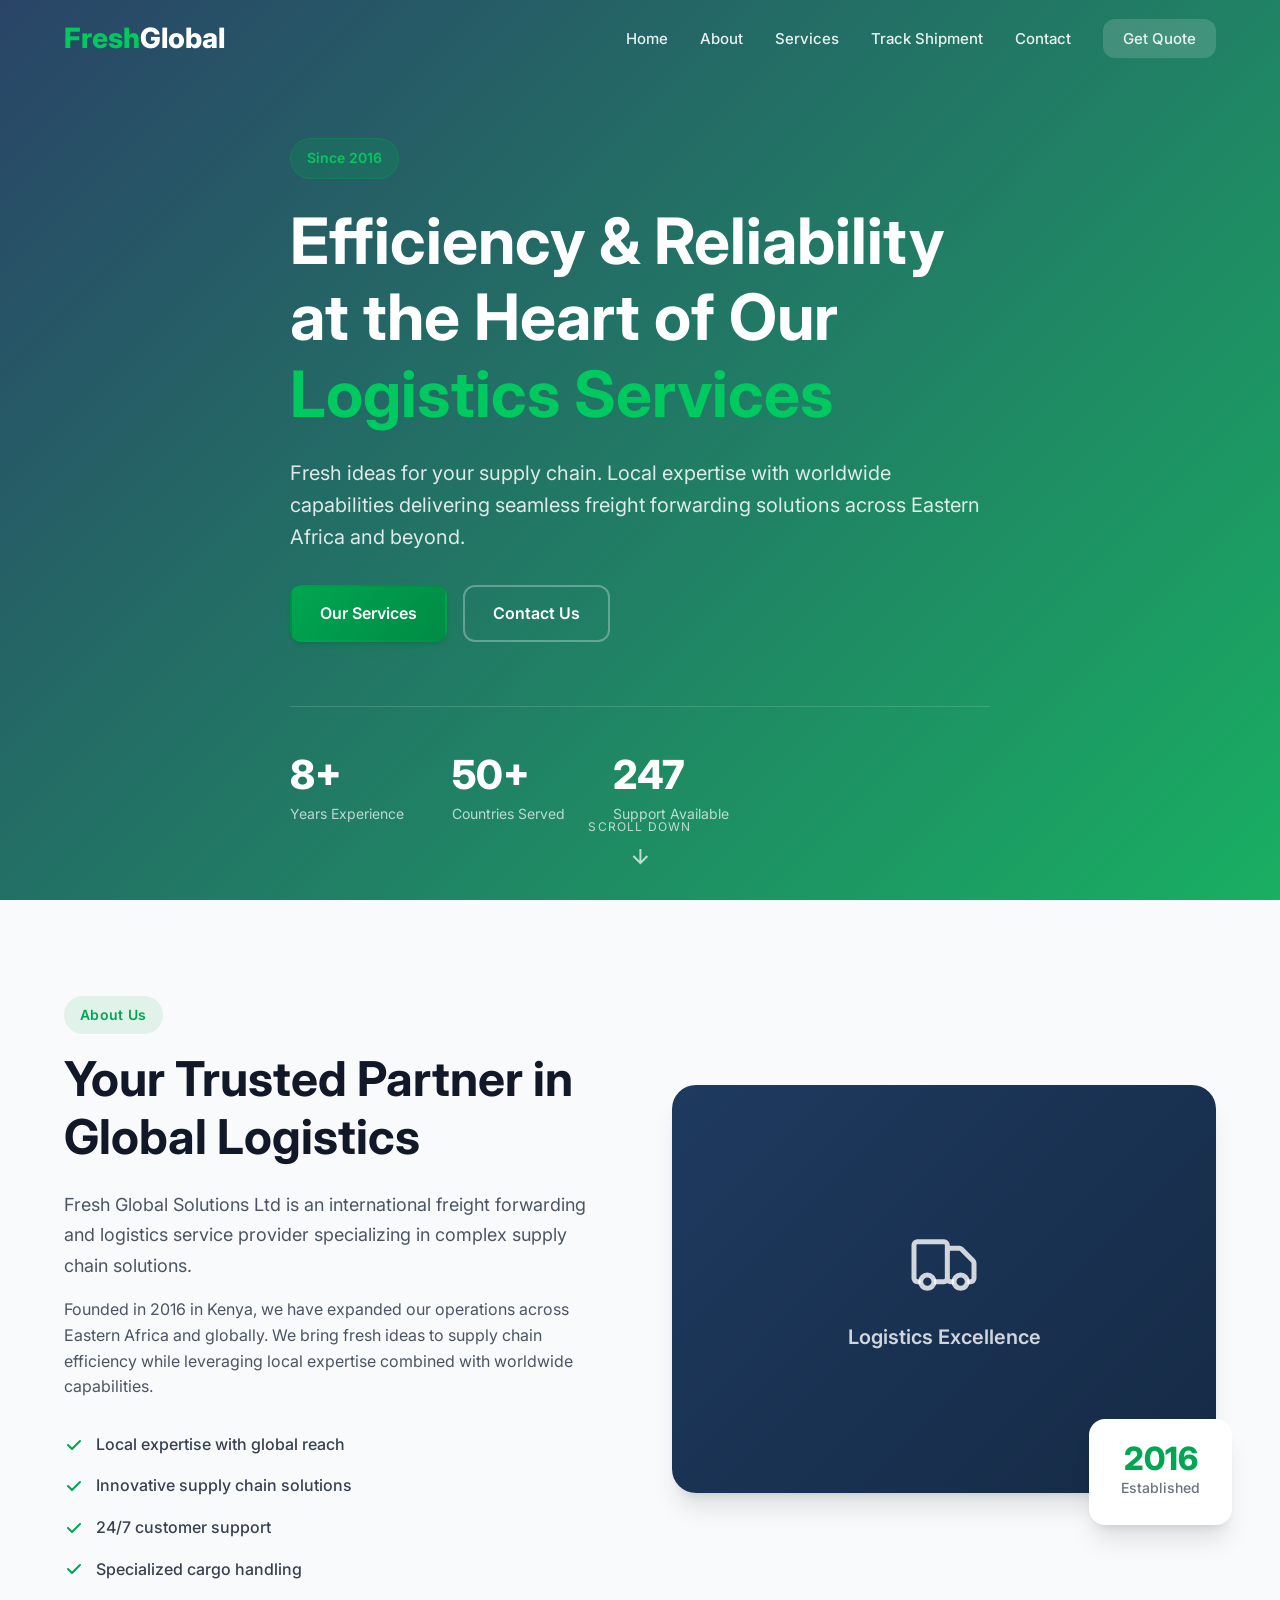
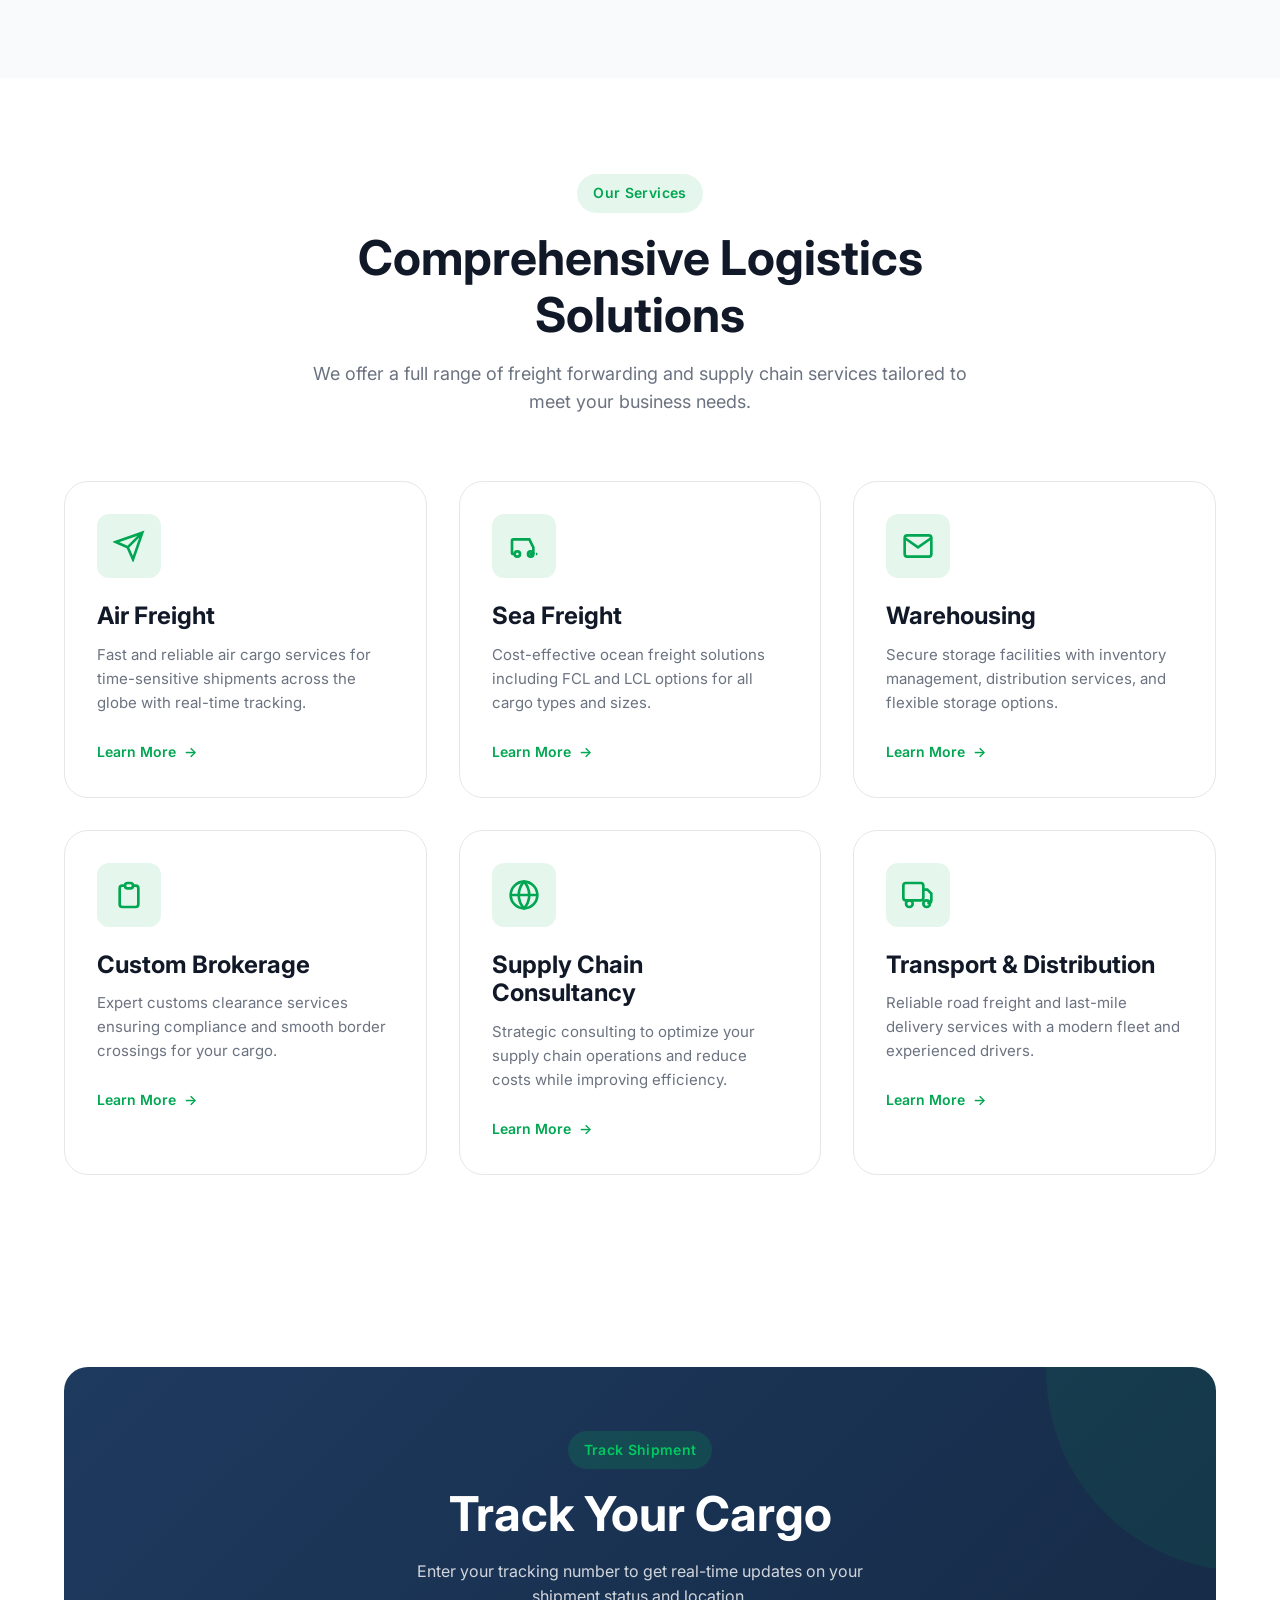
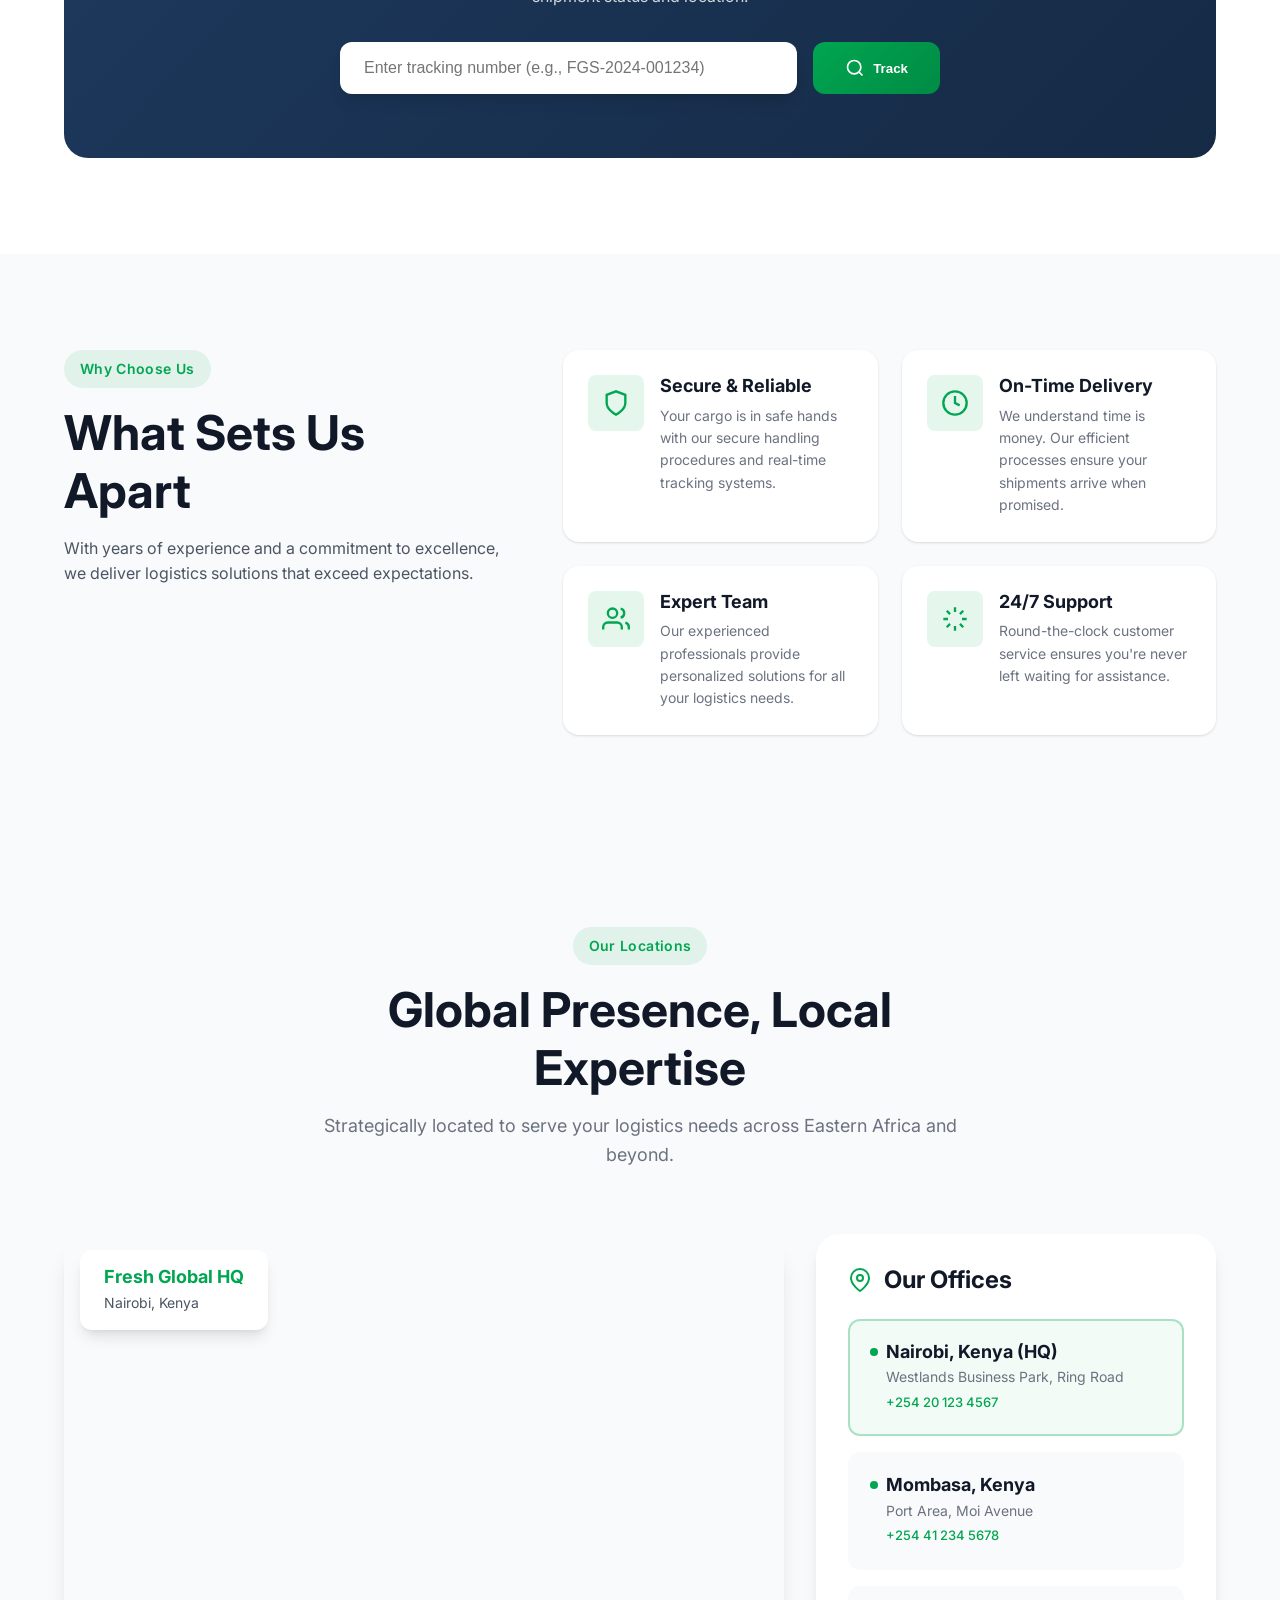
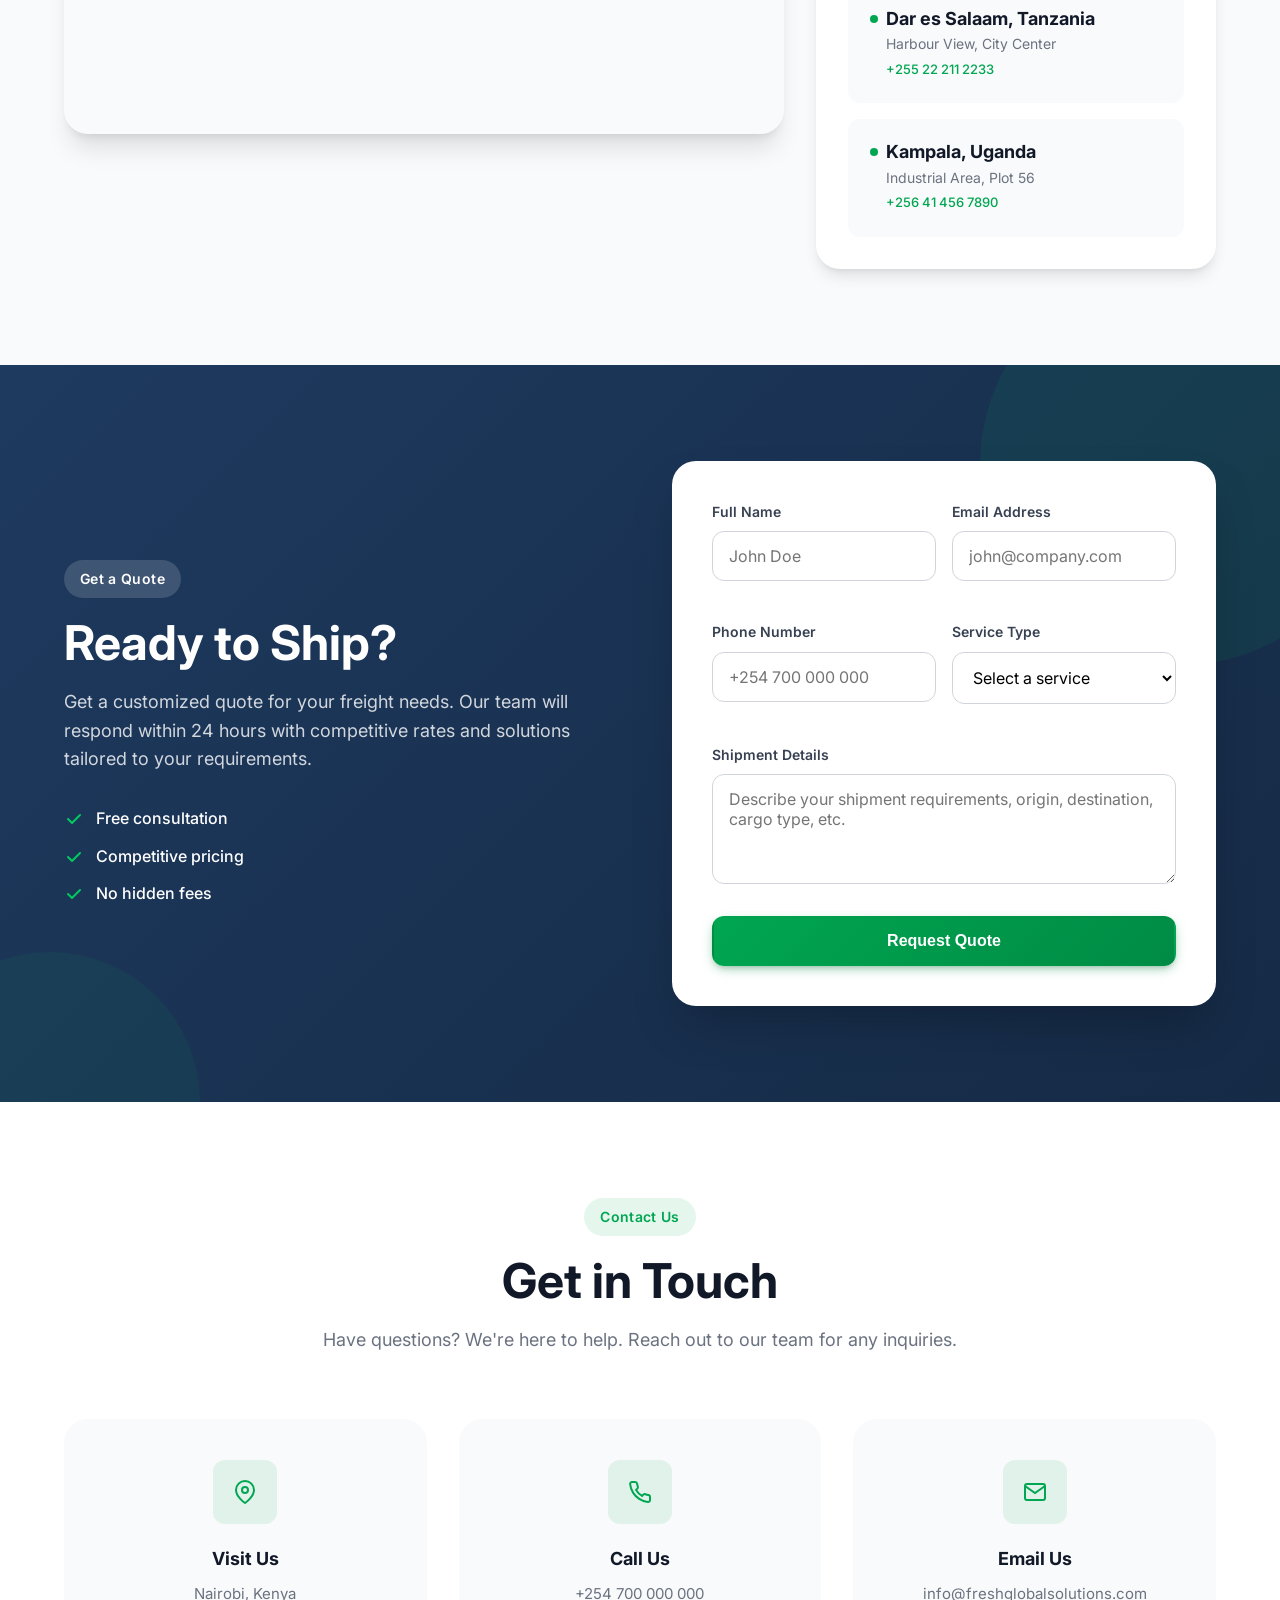
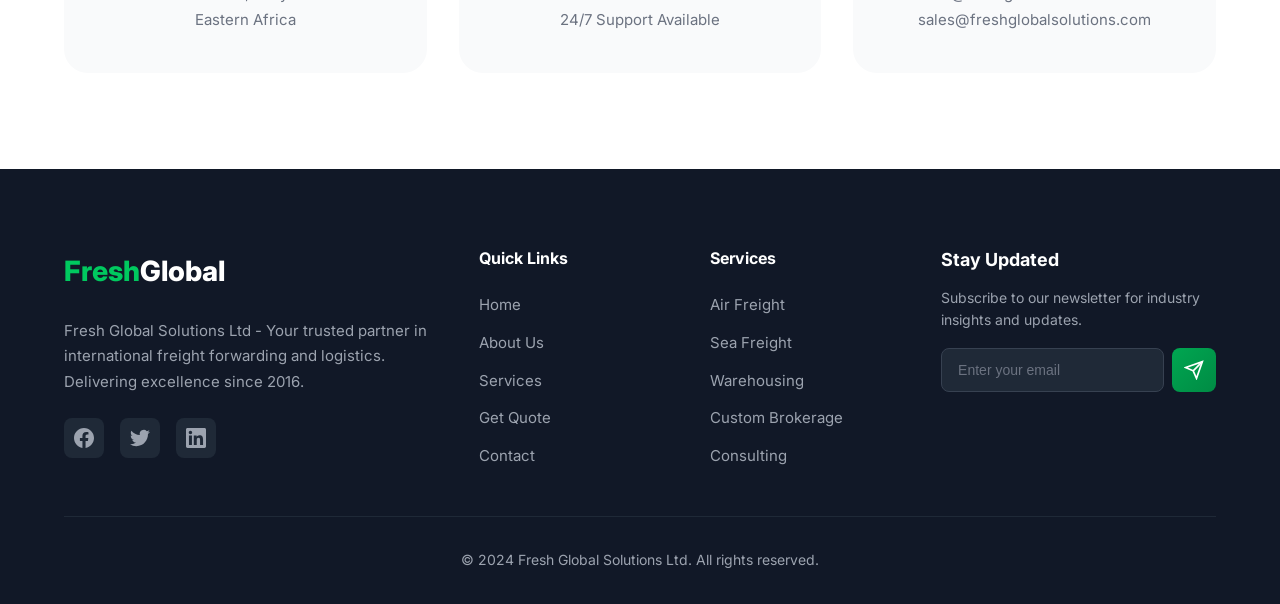
==== index.html @ b1c666cc "feat: Create Fresh Global Solutions professional website - Modern responsive design with brand color" ====
<!DOCTYPE html>
<html lang="en">
<head>
    <meta charset="UTF-8">
    <meta name="viewport" content="width=device-width, initial-scale=1.0">
    <title>Fresh Global Solutions | International Freight & Logistics</title>
    <meta name="description" content="Fresh Global Solutions - Your trusted partner for international freight forwarding, supply chain solutions, and logistics services across Eastern Africa and worldwide.">
    <link rel="stylesheet" href="styles.css">
    <link rel="preconnect" href="https://fonts.googleapis.com">
    <link rel="preconnect" href="https://fonts.gstatic.com" crossorigin>
    <link href="https://fonts.googleapis.com/css2?family=Inter:wght@300;400;500;600;700;800&display=swap" rel="stylesheet">
</head>
<body>
    <!-- Navigation -->
    <nav class="navbar" id="navbar">
        <div class="container nav-container">
            <a href="#" class="logo">
                <span class="logo-fresh">Fresh</span><span class="logo-global">Global</span>
            </a>
            <button class="nav-toggle" id="navToggle" aria-label="Toggle navigation">
                <span></span>
                <span></span>
                <span></span>
            </button>
            <ul class="nav-menu" id="navMenu">
                <li><a href="#home" class="nav-link">Home</a></li>
                <li><a href="#about" class="nav-link">About</a></li>
                <li><a href="#services" class="nav-link">Services</a></li>
                <li><a href="#tracking" class="nav-link">Track Shipment</a></li>
                <li><a href="#contact" class="nav-link">Contact</a></li>
                <li><a href="#quote" class="nav-link btn-nav">Get Quote</a></li>
            </ul>
        </div>
    </nav>

    <!-- Hero Section -->
    <section class="hero" id="home">
        <div class="hero-bg"></div>
        <div class="container hero-content">
            <div class="hero-text">
                <span class="hero-badge">Since 2016</span>
                <h1>Efficiency & Reliability at the Heart of Our <span class="highlight">Logistics Services</span></h1>
                <p>Fresh ideas for your supply chain. Local expertise with worldwide capabilities delivering seamless freight forwarding solutions across Eastern Africa and beyond.</p>
                <div class="hero-buttons">
                    <a href="#services" class="btn btn-primary">Our Services</a>
                    <a href="#contact" class="btn btn-outline">Contact Us</a>
                </div>
                <div class="hero-stats">
                    <div class="stat">
                        <span class="stat-number">8+</span>
                        <span class="stat-label">Years Experience</span>
                    </div>
                    <div class="stat">
                        <span class="stat-number">50+</span>
                        <span class="stat-label">Countries Served</span>
                    </div>
                    <div class="stat">
                        <span class="stat-number">24/7</span>
                        <span class="stat-label">Support Available</span>
                    </div>
                </div>
            </div>
        </div>
        <div class="hero-scroll">
            <a href="#about">
                <span>Scroll Down</span>
                <svg width="24" height="24" viewBox="0 0 24 24" fill="none" stroke="currentColor" stroke-width="2">
                    <path d="M12 5v14M5 12l7 7 7-7"/>
                </svg>
            </a>
        </div>
    </section>

    <!-- About Section -->
    <section class="about" id="about">
        <div class="container">
            <div class="about-grid">
                <div class="about-content">
                    <span class="section-badge">About Us</span>
                    <h2>Your Trusted Partner in Global Logistics</h2>
                    <p class="lead">Fresh Global Solutions Ltd is an international freight forwarding and logistics service provider specializing in complex supply chain solutions.</p>
                    <p>Founded in 2016 in Kenya, we have expanded our operations across Eastern Africa and globally. We bring fresh ideas to supply chain efficiency while leveraging local expertise combined with worldwide capabilities.</p>
                    <ul class="about-features">
                        <li>
                            <svg width="20" height="20" viewBox="0 0 20 20" fill="currentColor">
                                <path fill-rule="evenodd" d="M16.707 5.293a1 1 0 010 1.414l-8 8a1 1 0 01-1.414 0l-4-4a1 1 0 011.414-1.414L8 12.586l7.293-7.293a1 1 0 011.414 0z"/>
                            </svg>
                            Local expertise with global reach
                        </li>
                        <li>
                            <svg width="20" height="20" viewBox="0 0 20 20" fill="currentColor">
                                <path fill-rule="evenodd" d="M16.707 5.293a1 1 0 010 1.414l-8 8a1 1 0 01-1.414 0l-4-4a1 1 0 011.414-1.414L8 12.586l7.293-7.293a1 1 0 011.414 0z"/>
                            </svg>
                            Innovative supply chain solutions
                        </li>
                        <li>
                            <svg width="20" height="20" viewBox="0 0 20 20" fill="currentColor">
                                <path fill-rule="evenodd" d="M16.707 5.293a1 1 0 010 1.414l-8 8a1 1 0 01-1.414 0l-4-4a1 1 0 011.414-1.414L8 12.586l7.293-7.293a1 1 0 011.414 0z"/>
                            </svg>
                            24/7 customer support
                        </li>
                        <li>
                            <svg width="20" height="20" viewBox="0 0 20 20" fill="currentColor">
                                <path fill-rule="evenodd" d="M16.707 5.293a1 1 0 010 1.414l-8 8a1 1 0 01-1.414 0l-4-4a1 1 0 011.414-1.414L8 12.586l7.293-7.293a1 1 0 011.414 0z"/>
                            </svg>
                            Specialized cargo handling
                        </li>
                    </ul>
                </div>
                <div class="about-image">
                    <div class="image-card">
                        <div class="image-placeholder">
                            <svg width="80" height="80" viewBox="0 0 24 24" fill="none" stroke="currentColor" stroke-width="1.5">
                                <path d="M9 17a2 2 0 11-4 0 2 2 0 014 0zM19 17a2 2 0 11-4 0 2 2 0 014 0z"/>
                                <path d="M13 16V6a1 1 0 00-1-1H4a1 1 0 00-1 1v10a1 1 0 001 1h1m8-1a1 1 0 01-1 1H9m4-1V8a1 1 0 011-1h2.586a1 1 0 01.707.293l3.414 3.414a1 1 0 01.293.707V16a1 1 0 01-1 1h-1m-6-1a1 1 0 001 1h1M5 17H4a1 1 0 01-1-1v-1"/>
                            </svg>
                            <span>Logistics Excellence</span>
                        </div>
                    </div>
                    <div class="about-badge">
                        <span class="badge-number">2016</span>
                        <span class="badge-text">Established</span>
                    </div>
                </div>
            </div>
        </div>
    </section>

    <!-- Services Section -->
    <section class="services" id="services">
        <div class="container">
            <div class="section-header">
                <span class="section-badge">Our Services</span>
                <h2>Comprehensive Logistics Solutions</h2>
                <p>We offer a full range of freight forwarding and supply chain services tailored to meet your business needs.</p>
            </div>
            <div class="services-grid">
                <div class="service-card">
                    <div class="service-icon">
                        <svg width="32" height="32" viewBox="0 0 24 24" fill="none" stroke="currentColor" stroke-width="2">
                            <path d="M22 2L11 13M22 2l-7 20-4-9-9-4 20-7z"/>
                        </svg>
                    </div>
                    <h3>Air Freight</h3>
                    <p>Fast and reliable air cargo services for time-sensitive shipments across the globe with real-time tracking.</p>
                    <a href="#contact" class="service-link">Learn More <span>&rarr;</span></a>
                </div>
                <div class="service-card">
                    <div class="service-icon">
                        <svg width="32" height="32" viewBox="0 0 24 24" fill="none" stroke="currentColor" stroke-width="2">
                            <path d="M3 18h1m17 0h1M6 18H4a1 1 0 01-1-1V8a1 1 0 011-1h12l3 6v4a1 1 0 01-1 1h-2"/>
                            <circle cx="7" cy="18" r="2"/>
                            <circle cx="17" cy="18" r="2"/>
                        </svg>
                    </div>
                    <h3>Sea Freight</h3>
                    <p>Cost-effective ocean freight solutions including FCL and LCL options for all cargo types and sizes.</p>
                    <a href="#contact" class="service-link">Learn More <span>&rarr;</span></a>
                </div>
                <div class="service-card">
                    <div class="service-icon">
                        <svg width="32" height="32" viewBox="0 0 24 24" fill="none" stroke="currentColor" stroke-width="2">
                            <path d="M4 4h16c1.1 0 2 .9 2 2v12c0 1.1-.9 2-2 2H4c-1.1 0-2-.9-2-2V6c0-1.1.9-2 2-2z"/>
                            <path d="M22 6l-10 7L2 6"/>
                        </svg>
                    </div>
                    <h3>Warehousing</h3>
                    <p>Secure storage facilities with inventory management, distribution services, and flexible storage options.</p>
                    <a href="#contact" class="service-link">Learn More <span>&rarr;</span></a>
                </div>
                <div class="service-card">
                    <div class="service-icon">
                        <svg width="32" height="32" viewBox="0 0 24 24" fill="none" stroke="currentColor" stroke-width="2">
                            <path d="M9 5H7a2 2 0 00-2 2v12a2 2 0 002 2h10a2 2 0 002-2V7a2 2 0 00-2-2h-2M9 5a2 2 0 002 2h2a2 2 0 002-2M9 5a2 2 0 012-2h2a2 2 0 012 2"/>
                        </svg>
                    </div>
                    <h3>Custom Brokerage</h3>
                    <p>Expert customs clearance services ensuring compliance and smooth border crossings for your cargo.</p>
                    <a href="#contact" class="service-link">Learn More <span>&rarr;</span></a>
                </div>
                <div class="service-card">
                    <div class="service-icon">
                        <svg width="32" height="32" viewBox="0 0 24 24" fill="none" stroke="currentColor" stroke-width="2">
                            <circle cx="12" cy="12" r="10"/>
                            <path d="M2 12h20M12 2a15.3 15.3 0 014 10 15.3 15.3 0 01-4 10 15.3 15.3 0 01-4-10 15.3 15.3 0 014-10z"/>
                        </svg>
                    </div>
                    <h3>Supply Chain Consultancy</h3>
                    <p>Strategic consulting to optimize your supply chain operations and reduce costs while improving efficiency.</p>
                    <a href="#contact" class="service-link">Learn More <span>&rarr;</span></a>
                </div>
                <div class="service-card">
                    <div class="service-icon">
                        <svg width="32" height="32" viewBox="0 0 24 24" fill="none" stroke="currentColor" stroke-width="2">
                            <rect x="1" y="3" width="15" height="13" rx="2"/>
                            <path d="M16 8h3l3 3v5a2 2 0 01-2 2h-1"/>
                            <circle cx="5.5" cy="18.5" r="2.5"/>
                            <circle cx="18.5" cy="18.5" r="2.5"/>
                        </svg>
                    </div>
                    <h3>Transport & Distribution</h3>
                    <p>Reliable road freight and last-mile delivery services with a modern fleet and experienced drivers.</p>
                    <a href="#contact" class="service-link">Learn More <span>&rarr;</span></a>
                </div>
            </div>
        </div>
    </section>

    <!-- Tracking Section -->
    <section class="tracking" id="tracking">
        <div class="container">
            <div class="tracking-container">
                <span class="section-badge">Track Shipment</span>
                <h2>Track Your Cargo</h2>
                <p>Enter your tracking number to get real-time updates on your shipment status and location.</p>
                <form class="tracking-form" id="trackingForm">
                    <input type="text" id="trackingNumber" placeholder="Enter tracking number (e.g., FGS-2024-001234)" required>
                    <button type="submit">
                        <svg width="20" height="20" viewBox="0 0 24 24" fill="none" stroke="currentColor" stroke-width="2">
                            <circle cx="11" cy="11" r="8"/>
                            <path d="m21 21-4.35-4.35"/>
                        </svg>
                        Track
                    </button>
                </form>
                <div class="tracking-result" id="trackingResult">
                    <div class="tracking-card">
                        <div class="tracking-header">
                            <div class="tracking-info">
                                <h3 id="shipmentTitle">Shipment Details</h3>
                                <span class="tracking-id" id="trackingId">FGS-2024-001234</span>
                            </div>
                            <span class="tracking-status in-transit" id="shipmentStatus">In Transit</span>
                        </div>
                        <div class="tracking-details">
                            <div class="tracking-route">
                                <div class="route-info">
                                    <span class="route-label">Origin</span>
                                    <span class="route-value" id="shipmentOrigin">Shanghai, China</span>
                                </div>
                                <div class="route-arrow">
                                    <svg width="24" height="24" viewBox="0 0 24 24" fill="none" stroke="currentColor" stroke-width="2">
                                        <path d="M5 12h14M12 5l7 7-7 7"/>
                                    </svg>
                                </div>
                                <div class="route-info">
                                    <span class="route-label">Destination</span>
                                    <span class="route-value" id="shipmentDestination">Nairobi, Kenya</span>
                                </div>
                            </div>
                        </div>
                        <div class="tracking-timeline" id="trackingTimeline">
                            <!-- Timeline items will be populated by JavaScript -->
                        </div>
                    </div>
                </div>
            </div>
        </div>
    </section>

    <!-- Why Choose Us -->
    <section class="why-us" id="why-us">
        <div class="container">
            <div class="why-us-grid">
                <div class="why-us-content">
                    <span class="section-badge">Why Choose Us</span>
                    <h2>What Sets Us Apart</h2>
                    <p>With years of experience and a commitment to excellence, we deliver logistics solutions that exceed expectations.</p>
                </div>
                <div class="why-us-cards">
                    <div class="why-card">
                        <div class="why-icon">
                            <svg width="28" height="28" viewBox="0 0 24 24" fill="none" stroke="currentColor" stroke-width="2">
                                <path d="M12 22s8-4 8-10V5l-8-3-8 3v7c0 6 8 10 8 10z"/>
                            </svg>
                        </div>
                        <div class="why-content">
                            <h4>Secure & Reliable</h4>
                            <p>Your cargo is in safe hands with our secure handling procedures and real-time tracking systems.</p>
                        </div>
                    </div>
                    <div class="why-card">
                        <div class="why-icon">
                            <svg width="28" height="28" viewBox="0 0 24 24" fill="none" stroke="currentColor" stroke-width="2">
                                <circle cx="12" cy="12" r="10"/>
                                <polyline points="12,6 12,12 16,14"/>
                            </svg>
                        </div>
                        <div class="why-content">
                            <h4>On-Time Delivery</h4>
                            <p>We understand time is money. Our efficient processes ensure your shipments arrive when promised.</p>
                        </div>
                    </div>
                    <div class="why-card">
                        <div class="why-icon">
                            <svg width="28" height="28" viewBox="0 0 24 24" fill="none" stroke="currentColor" stroke-width="2">
                                <path d="M17 21v-2a4 4 0 00-4-4H5a4 4 0 00-4 4v2"/>
                                <circle cx="9" cy="7" r="4"/>
                                <path d="M23 21v-2a4 4 0 00-3-3.87M16 3.13a4 4 0 010 7.75"/>
                            </svg>
                        </div>
                        <div class="why-content">
                            <h4>Expert Team</h4>
                            <p>Our experienced professionals provide personalized solutions for all your logistics needs.</p>
                        </div>
                    </div>
                    <div class="why-card">
                        <div class="why-icon">
                            <svg width="28" height="28" viewBox="0 0 24 24" fill="none" stroke="currentColor" stroke-width="2">
                                <path d="M12 2v4M12 18v4M4.93 4.93l2.83 2.83M16.24 16.24l2.83 2.83M2 12h4M18 12h4M4.93 19.07l2.83-2.83M16.24 7.76l2.83-2.83"/>
                            </svg>
                        </div>
                        <div class="why-content">
                            <h4>24/7 Support</h4>
                            <p>Round-the-clock customer service ensures you're never left waiting for assistance.</p>
                        </div>
                    </div>
                </div>
            </div>
        </div>
    </section>

    <!-- Map Section -->
    <section class="map-section" id="locations">
        <div class="container">
            <div class="section-header">
                <span class="section-badge">Our Locations</span>
                <h2>Global Presence, Local Expertise</h2>
                <p>Strategically located to serve your logistics needs across Eastern Africa and beyond.</p>
            </div>
            <div class="map-container">
                <div class="map-wrapper" id="mapWrapper">
                    <div class="map-overlay">
                        <h4>Fresh Global HQ</h4>
                        <p>Nairobi, Kenya</p>
                    </div>
                    <iframe
                        src="https://www.google.com/maps/embed?pb=!1m18!1m12!1m3!1d255282.35853743783!2d36.68258752776498!3d-1.3028617804389252!2m3!1f0!2f0!3f0!3m2!1i1024!2i768!4f13.1!3m3!1m2!1s0x182f1172d84d49a7%3A0xf7cf0254b297924c!2sNairobi%2C%20Kenya!5e0!3m2!1sen!2sus!4v1706000000000!5m2!1sen!2sus"
                        allowfullscreen=""
                        loading="lazy"
                        referrerpolicy="no-referrer-when-downgrade"
                        title="Fresh Global Solutions Locations">
                    </iframe>
                </div>
                <div class="locations-list">
                    <h3>
                        <svg width="24" height="24" viewBox="0 0 24 24" fill="none" stroke="currentColor" stroke-width="2">
                            <path d="M21 10c0 7-9 13-9 13s-9-6-9-13a9 9 0 0118 0z"/>
                            <circle cx="12" cy="10" r="3"/>
                        </svg>
                        Our Offices
                    </h3>
                    <div class="location-item active" data-lat="-1.2921" data-lng="36.8219" data-city="Nairobi">
                        <h4>Nairobi, Kenya (HQ)</h4>
                        <p>Westlands Business Park, Ring Road</p>
                        <span class="location-contact">+254 20 123 4567</span>
                    </div>
                    <div class="location-item" data-lat="-4.0435" data-lng="39.6682" data-city="Mombasa">
                        <h4>Mombasa, Kenya</h4>
                        <p>Port Area, Moi Avenue</p>
                        <span class="location-contact">+254 41 234 5678</span>
                    </div>
                    <div class="location-item" data-lat="-6.7924" data-lng="39.2083" data-city="Dar es Salaam">
                        <h4>Dar es Salaam, Tanzania</h4>
                        <p>Harbour View, City Center</p>
                        <span class="location-contact">+255 22 211 2233</span>
                    </div>
                    <div class="location-item" data-lat="0.3476" data-lng="32.5825" data-city="Kampala">
                        <h4>Kampala, Uganda</h4>
                        <p>Industrial Area, Plot 56</p>
                        <span class="location-contact">+256 41 456 7890</span>
                    </div>
                </div>
            </div>
        </div>
    </section>

    <!-- Quote Section -->
    <section class="quote-section" id="quote">
        <div class="container">
            <div class="quote-grid">
                <div class="quote-content">
                    <span class="section-badge light">Get a Quote</span>
                    <h2>Ready to Ship?</h2>
                    <p>Get a customized quote for your freight needs. Our team will respond within 24 hours with competitive rates and solutions tailored to your requirements.</p>
                    <ul class="quote-benefits">
                        <li>
                            <svg width="20" height="20" viewBox="0 0 20 20" fill="currentColor">
                                <path fill-rule="evenodd" d="M16.707 5.293a1 1 0 010 1.414l-8 8a1 1 0 01-1.414 0l-4-4a1 1 0 011.414-1.414L8 12.586l7.293-7.293a1 1 0 011.414 0z"/>
                            </svg>
                            Free consultation
                        </li>
                        <li>
                            <svg width="20" height="20" viewBox="0 0 20 20" fill="currentColor">
                                <path fill-rule="evenodd" d="M16.707 5.293a1 1 0 010 1.414l-8 8a1 1 0 01-1.414 0l-4-4a1 1 0 011.414-1.414L8 12.586l7.293-7.293a1 1 0 011.414 0z"/>
                            </svg>
                            Competitive pricing
                        </li>
                        <li>
                            <svg width="20" height="20" viewBox="0 0 20 20" fill="currentColor">
                                <path fill-rule="evenodd" d="M16.707 5.293a1 1 0 010 1.414l-8 8a1 1 0 01-1.414 0l-4-4a1 1 0 011.414-1.414L8 12.586l7.293-7.293a1 1 0 011.414 0z"/>
                            </svg>
                            No hidden fees
                        </li>
                    </ul>
                </div>
                <div class="quote-form-wrapper">
                    <form class="quote-form" id="quoteForm">
                        <div class="form-row">
                            <div class="form-group">
                                <label for="name">Full Name</label>
                                <input type="text" id="name" name="name" required placeholder="John Doe">
                            </div>
                            <div class="form-group">
                                <label for="email">Email Address</label>
                                <input type="email" id="email" name="email" required placeholder="john@company.com">
                            </div>
                        </div>
                        <div class="form-row">
                            <div class="form-group">
                                <label for="phone">Phone Number</label>
                                <input type="tel" id="phone" name="phone" placeholder="+254 700 000 000">
                            </div>
                            <div class="form-group">
                                <label for="service">Service Type</label>
                                <select id="service" name="service" required>
                                    <option value="">Select a service</option>
                                    <option value="air">Air Freight</option>
                                    <option value="sea">Sea Freight</option>
                                    <option value="warehousing">Warehousing</option>
                                    <option value="customs">Custom Brokerage</option>
                                    <option value="transport">Transport & Distribution</option>
                                    <option value="consulting">Supply Chain Consultancy</option>
                                </select>
                            </div>
                        </div>
                        <div class="form-group">
                            <label for="message">Shipment Details</label>
                            <textarea id="message" name="message" rows="4" placeholder="Describe your shipment requirements, origin, destination, cargo type, etc."></textarea>
                        </div>
                        <button type="submit" class="btn btn-primary btn-full">Request Quote</button>
                    </form>
                </div>
            </div>
        </div>
    </section>

    <!-- Contact Section -->
    <section class="contact" id="contact">
        <div class="container">
            <div class="section-header">
                <span class="section-badge">Contact Us</span>
                <h2>Get in Touch</h2>
                <p>Have questions? We're here to help. Reach out to our team for any inquiries.</p>
            </div>
            <div class="contact-grid">
                <div class="contact-card">
                    <div class="contact-icon">
                        <svg width="24" height="24" viewBox="0 0 24 24" fill="none" stroke="currentColor" stroke-width="2">
                            <path d="M21 10c0 7-9 13-9 13s-9-6-9-13a9 9 0 0118 0z"/>
                            <circle cx="12" cy="10" r="3"/>
                        </svg>
                    </div>
                    <h4>Visit Us</h4>
                    <p>Nairobi, Kenya<br>Eastern Africa</p>
                </div>
                <div class="contact-card">
                    <div class="contact-icon">
                        <svg width="24" height="24" viewBox="0 0 24 24" fill="none" stroke="currentColor" stroke-width="2">
                            <path d="M22 16.92v3a2 2 0 01-2.18 2 19.79 19.79 0 01-8.63-3.07 19.5 19.5 0 01-6-6 19.79 19.79 0 01-3.07-8.67A2 2 0 014.11 2h3a2 2 0 012 1.72 12.84 12.84 0 00.7 2.81 2 2 0 01-.45 2.11L8.09 9.91a16 16 0 006 6l1.27-1.27a2 2 0 012.11-.45 12.84 12.84 0 002.81.7A2 2 0 0122 16.92z"/>
                        </svg>
                    </div>
                    <h4>Call Us</h4>
                    <p>+254 700 000 000<br>24/7 Support Available</p>
                </div>
                <div class="contact-card">
                    <div class="contact-icon">
                        <svg width="24" height="24" viewBox="0 0 24 24" fill="none" stroke="currentColor" stroke-width="2">
                            <path d="M4 4h16c1.1 0 2 .9 2 2v12c0 1.1-.9 2-2 2H4c-1.1 0-2-.9-2-2V6c0-1.1.9-2 2-2z"/>
                            <polyline points="22,6 12,13 2,6"/>
                        </svg>
                    </div>
                    <h4>Email Us</h4>
                    <p>info@freshglobalsolutions.com<br>sales@freshglobalsolutions.com</p>
                </div>
            </div>
        </div>
    </section>

    <!-- Footer -->
    <footer class="footer">
        <div class="container">
            <div class="footer-grid">
                <div class="footer-brand">
                    <a href="#" class="logo">
                        <span class="logo-fresh">Fresh</span><span class="logo-global">Global</span>
                    </a>
                    <p>Fresh Global Solutions Ltd - Your trusted partner in international freight forwarding and logistics. Delivering excellence since 2016.</p>
                    <div class="social-links">
                        <a href="#" aria-label="Facebook">
                            <svg width="20" height="20" viewBox="0 0 24 24" fill="currentColor">
                                <path d="M24 12.073c0-6.627-5.373-12-12-12s-12 5.373-12 12c0 5.99 4.388 10.954 10.125 11.854v-8.385H7.078v-3.47h3.047V9.43c0-3.007 1.792-4.669 4.533-4.669 1.312 0 2.686.235 2.686.235v2.953H15.83c-1.491 0-1.956.925-1.956 1.874v2.25h3.328l-.532 3.47h-2.796v8.385C19.612 23.027 24 18.062 24 12.073z"/>
                            </svg>
                        </a>
                        <a href="#" aria-label="Twitter">
                            <svg width="20" height="20" viewBox="0 0 24 24" fill="currentColor">
                                <path d="M23.953 4.57a10 10 0 01-2.825.775 4.958 4.958 0 002.163-2.723c-.951.555-2.005.959-3.127 1.184a4.92 4.92 0 00-8.384 4.482C7.69 8.095 4.067 6.13 1.64 3.162a4.822 4.822 0 00-.666 2.475c0 1.71.87 3.213 2.188 4.096a4.904 4.904 0 01-2.228-.616v.06a4.923 4.923 0 003.946 4.827 4.996 4.996 0 01-2.212.085 4.936 4.936 0 004.604 3.417 9.867 9.867 0 01-6.102 2.105c-.39 0-.779-.023-1.17-.067a13.995 13.995 0 007.557 2.209c9.053 0 13.998-7.496 13.998-13.985 0-.21 0-.42-.015-.63A9.935 9.935 0 0024 4.59z"/>
                            </svg>
                        </a>
                        <a href="#" aria-label="LinkedIn">
                            <svg width="20" height="20" viewBox="0 0 24 24" fill="currentColor">
                                <path d="M20.447 20.452h-3.554v-5.569c0-1.328-.027-3.037-1.852-3.037-1.853 0-2.136 1.445-2.136 2.939v5.667H9.351V9h3.414v1.561h.046c.477-.9 1.637-1.85 3.37-1.85 3.601 0 4.267 2.37 4.267 5.455v6.286zM5.337 7.433c-1.144 0-2.063-.926-2.063-2.065 0-1.138.92-2.063 2.063-2.063 1.14 0 2.064.925 2.064 2.063 0 1.139-.925 2.065-2.064 2.065zm1.782 13.019H3.555V9h3.564v11.452zM22.225 0H1.771C.792 0 0 .774 0 1.729v20.542C0 23.227.792 24 1.771 24h20.451C23.2 24 24 23.227 24 22.271V1.729C24 .774 23.2 0 22.222 0h.003z"/>
                            </svg>
                        </a>
                    </div>
                </div>
                <div class="footer-links">
                    <h4>Quick Links</h4>
                    <ul>
                        <li><a href="#home">Home</a></li>
                        <li><a href="#about">About Us</a></li>
                        <li><a href="#services">Services</a></li>
                        <li><a href="#quote">Get Quote</a></li>
                        <li><a href="#contact">Contact</a></li>
                    </ul>
                </div>
                <div class="footer-links">
                    <h4>Services</h4>
                    <ul>
                        <li><a href="#services">Air Freight</a></li>
                        <li><a href="#services">Sea Freight</a></li>
                        <li><a href="#services">Warehousing</a></li>
                        <li><a href="#services">Custom Brokerage</a></li>
                        <li><a href="#services">Consulting</a></li>
                    </ul>
                </div>
                <div class="footer-newsletter">
                    <h4>Stay Updated</h4>
                    <p>Subscribe to our newsletter for industry insights and updates.</p>
                    <form class="newsletter-form" id="newsletterForm">
                        <input type="email" placeholder="Enter your email" required>
                        <button type="submit" aria-label="Subscribe">
                            <svg width="20" height="20" viewBox="0 0 24 24" fill="none" stroke="currentColor" stroke-width="2">
                                <line x1="22" y1="2" x2="11" y2="13"/>
                                <polygon points="22 2 15 22 11 13 2 9 22 2"/>
                            </svg>
                        </button>
                    </form>
                </div>
            </div>
            <div class="footer-bottom">
                <p>&copy; 2024 Fresh Global Solutions Ltd. All rights reserved.</p>
            </div>
        </div>
    </footer>

    <script src="script.js"></script>
</body>
</html>
---- styles.css ----
/* Fresh Global Solutions - Professional Logistics Website */
/* Color Palette based on brand identity */

:root {
    /* Primary Colors - Fresh Green & Professional Blue */
    --primary: #00A651;
    --primary-dark: #008B44;
    --primary-light: #00C95F;
    --secondary: #1E3A5F;
    --secondary-dark: #152A45;
    --secondary-light: #2A4D7A;

    /* Accent Colors */
    --accent: #F7931E;
    --accent-light: #FFB347;

    /* Neutrals */
    --white: #FFFFFF;
    --gray-50: #F9FAFB;
    --gray-100: #F3F4F6;
    --gray-200: #E5E7EB;
    --gray-300: #D1D5DB;
    --gray-400: #9CA3AF;
    --gray-500: #6B7280;
    --gray-600: #4B5563;
    --gray-700: #374151;
    --gray-800: #1F2937;
    --gray-900: #111827;

    /* Gradients */
    --gradient-primary: linear-gradient(135deg, var(--primary) 0%, var(--primary-dark) 100%);
    --gradient-secondary: linear-gradient(135deg, var(--secondary) 0%, var(--secondary-dark) 100%);
    --gradient-hero: linear-gradient(135deg, rgba(30, 58, 95, 0.95) 0%, rgba(0, 166, 81, 0.9) 100%);

    /* Shadows */
    --shadow-sm: 0 1px 2px 0 rgb(0 0 0 / 0.05);
    --shadow: 0 1px 3px 0 rgb(0 0 0 / 0.1), 0 1px 2px -1px rgb(0 0 0 / 0.1);
    --shadow-md: 0 4px 6px -1px rgb(0 0 0 / 0.1), 0 2px 4px -2px rgb(0 0 0 / 0.1);
    --shadow-lg: 0 10px 15px -3px rgb(0 0 0 / 0.1), 0 4px 6px -4px rgb(0 0 0 / 0.1);
    --shadow-xl: 0 20px 25px -5px rgb(0 0 0 / 0.1), 0 8px 10px -6px rgb(0 0 0 / 0.1);
    --shadow-2xl: 0 25px 50px -12px rgb(0 0 0 / 0.25);

    /* Typography */
    --font-family: 'Inter', -apple-system, BlinkMacSystemFont, 'Segoe UI', Roboto, Oxygen, Ubuntu, sans-serif;

    /* Transitions */
    --transition-fast: 150ms ease;
    --transition: 300ms ease;
    --transition-slow: 500ms ease;

    /* Border Radius */
    --radius-sm: 0.375rem;
    --radius: 0.5rem;
    --radius-md: 0.75rem;
    --radius-lg: 1rem;
    --radius-xl: 1.5rem;
    --radius-full: 9999px;
}

/* Reset & Base Styles */
*, *::before, *::after {
    box-sizing: border-box;
    margin: 0;
    padding: 0;
}

html {
    scroll-behavior: smooth;
    scroll-padding-top: 80px;
}

body {
    font-family: var(--font-family);
    font-size: 16px;
    line-height: 1.6;
    color: var(--gray-700);
    background-color: var(--white);
    overflow-x: hidden;
}

img {
    max-width: 100%;
    height: auto;
}

a {
    text-decoration: none;
    color: inherit;
    transition: color var(--transition-fast);
}

ul {
    list-style: none;
}

/* Container */
.container {
    max-width: 1200px;
    margin: 0 auto;
    padding: 0 1.5rem;
}

/* Typography */
h1, h2, h3, h4, h5, h6 {
    font-weight: 700;
    line-height: 1.2;
    color: var(--gray-900);
}

h1 { font-size: clamp(2.5rem, 5vw, 4rem); }
h2 { font-size: clamp(2rem, 4vw, 3rem); }
h3 { font-size: clamp(1.25rem, 2.5vw, 1.5rem); }
h4 { font-size: 1.125rem; }

.lead {
    font-size: 1.125rem;
    color: var(--gray-600);
    line-height: 1.7;
}

/* Buttons */
.btn {
    display: inline-flex;
    align-items: center;
    justify-content: center;
    gap: 0.5rem;
    padding: 0.875rem 1.75rem;
    font-size: 1rem;
    font-weight: 600;
    border-radius: var(--radius-md);
    cursor: pointer;
    transition: all var(--transition);
    border: 2px solid transparent;
}

.btn-primary {
    background: var(--gradient-primary);
    color: var(--white);
    box-shadow: var(--shadow-md), 0 4px 14px -3px rgba(0, 166, 81, 0.4);
}

.btn-primary:hover {
    transform: translateY(-2px);
    box-shadow: var(--shadow-lg), 0 8px 20px -4px rgba(0, 166, 81, 0.5);
}

.btn-outline {
    background: transparent;
    color: var(--white);
    border-color: rgba(255, 255, 255, 0.3);
}

.btn-outline:hover {
    background: var(--white);
    color: var(--secondary);
    border-color: var(--white);
}

.btn-full {
    width: 100%;
}

/* Section Badge */
.section-badge {
    display: inline-block;
    padding: 0.5rem 1rem;
    background: rgba(0, 166, 81, 0.1);
    color: var(--primary);
    font-size: 0.875rem;
    font-weight: 600;
    border-radius: var(--radius-full);
    margin-bottom: 1rem;
    letter-spacing: 0.025em;
}

.section-badge.light {
    background: rgba(255, 255, 255, 0.15);
    color: var(--white);
}

/* Section Header */
.section-header {
    text-align: center;
    max-width: 700px;
    margin: 0 auto 4rem;
}

.section-header p {
    color: var(--gray-500);
    font-size: 1.125rem;
    margin-top: 1rem;
}

/* ===================== */
/* NAVIGATION */
/* ===================== */
.navbar {
    position: fixed;
    top: 0;
    left: 0;
    right: 0;
    z-index: 1000;
    padding: 1rem 0;
    transition: all var(--transition);
}

.navbar.scrolled {
    background: rgba(255, 255, 255, 0.98);
    backdrop-filter: blur(10px);
    box-shadow: var(--shadow-md);
    padding: 0.75rem 0;
}

.navbar.scrolled .nav-link {
    color: var(--gray-700);
}

.navbar.scrolled .nav-link:hover {
    color: var(--primary);
}

.navbar.scrolled .logo-fresh {
    color: var(--primary);
}

.navbar.scrolled .logo-global {
    color: var(--secondary);
}

.nav-container {
    display: flex;
    align-items: center;
    justify-content: space-between;
}

.logo {
    font-size: 1.75rem;
    font-weight: 800;
    display: flex;
}

.logo-fresh {
    color: var(--primary-light);
}

.logo-global {
    color: var(--white);
}

.navbar.scrolled .btn-nav {
    background: var(--gradient-primary);
    color: var(--white) !important;
}

.nav-menu {
    display: flex;
    align-items: center;
    gap: 2rem;
}

.nav-link {
    color: rgba(255, 255, 255, 0.9);
    font-weight: 500;
    font-size: 0.9375rem;
    transition: color var(--transition-fast);
    position: relative;
}

.nav-link::after {
    content: '';
    position: absolute;
    bottom: -4px;
    left: 0;
    width: 0;
    height: 2px;
    background: var(--primary);
    transition: width var(--transition);
}

.nav-link:hover::after {
    width: 100%;
}

.btn-nav {
    background: rgba(255, 255, 255, 0.15);
    padding: 0.625rem 1.25rem;
    border-radius: var(--radius-md);
    backdrop-filter: blur(4px);
}

.btn-nav:hover {
    background: var(--primary);
}

.btn-nav::after {
    display: none;
}

.nav-toggle {
    display: none;
    flex-direction: column;
    gap: 5px;
    background: none;
    border: none;
    cursor: pointer;
    padding: 0.5rem;
}

.nav-toggle span {
    width: 24px;
    height: 2px;
    background: var(--white);
    transition: all var(--transition);
}

.navbar.scrolled .nav-toggle span {
    background: var(--gray-700);
}

/* ===================== */
/* HERO SECTION */
/* ===================== */
.hero {
    min-height: 100vh;
    display: flex;
    align-items: center;
    position: relative;
    background: url('https://images.unsplash.com/photo-1586528116311-ad8dd3c8310d?auto=format&fit=crop&w=2000&q=80') center/cover no-repeat;
    overflow: hidden;
}

.hero-bg {
    position: absolute;
    inset: 0;
    background: var(--gradient-hero);
    z-index: 1;
}

.hero-content {
    position: relative;
    z-index: 2;
    padding: 8rem 0 4rem;
}

.hero-text {
    max-width: 700px;
}

.hero-badge {
    display: inline-block;
    padding: 0.5rem 1rem;
    background: rgba(0, 166, 81, 0.2);
    color: var(--primary-light);
    font-size: 0.875rem;
    font-weight: 600;
    border-radius: var(--radius-full);
    margin-bottom: 1.5rem;
    border: 1px solid rgba(0, 166, 81, 0.3);
    animation: fadeInUp 0.6s ease forwards;
}

.hero h1 {
    color: var(--white);
    margin-bottom: 1.5rem;
    animation: fadeInUp 0.6s ease 0.1s forwards;
    opacity: 0;
}

.hero h1 .highlight {
    color: var(--primary-light);
    position: relative;
}

.hero p {
    color: rgba(255, 255, 255, 0.85);
    font-size: 1.25rem;
    margin-bottom: 2rem;
    animation: fadeInUp 0.6s ease 0.2s forwards;
    opacity: 0;
}

.hero-buttons {
    display: flex;
    gap: 1rem;
    flex-wrap: wrap;
    animation: fadeInUp 0.6s ease 0.3s forwards;
    opacity: 0;
}

.hero-stats {
    display: flex;
    gap: 3rem;
    margin-top: 4rem;
    padding-top: 3rem;
    border-top: 1px solid rgba(255, 255, 255, 0.15);
    animation: fadeInUp 0.6s ease 0.4s forwards;
    opacity: 0;
}

.stat {
    text-align: left;
}

.stat-number {
    display: block;
    font-size: 2.5rem;
    font-weight: 800;
    color: var(--white);
    line-height: 1;
}

.stat-label {
    font-size: 0.875rem;
    color: rgba(255, 255, 255, 0.7);
    margin-top: 0.5rem;
    display: block;
}

.hero-scroll {
    position: absolute;
    bottom: 2rem;
    left: 50%;
    transform: translateX(-50%);
    z-index: 2;
    animation: bounce 2s infinite;
}

.hero-scroll a {
    display: flex;
    flex-direction: column;
    align-items: center;
    gap: 0.5rem;
    color: rgba(255, 255, 255, 0.7);
    font-size: 0.75rem;
    text-transform: uppercase;
    letter-spacing: 0.1em;
}

.hero-scroll:hover a {
    color: var(--white);
}

/* ===================== */
/* ABOUT SECTION */
/* ===================== */
.about {
    padding: 6rem 0;
    background: var(--gray-50);
}

.about-grid {
    display: grid;
    grid-template-columns: 1fr 1fr;
    gap: 4rem;
    align-items: center;
}

.about-content h2 {
    margin-bottom: 1.5rem;
}

.about-content .lead {
    margin-bottom: 1rem;
}

.about-content p {
    color: var(--gray-600);
    margin-bottom: 2rem;
}

.about-features {
    display: grid;
    gap: 1rem;
}

.about-features li {
    display: flex;
    align-items: center;
    gap: 0.75rem;
    color: var(--gray-700);
    font-weight: 500;
}

.about-features svg {
    color: var(--primary);
    flex-shrink: 0;
}

.about-image {
    position: relative;
}

.image-card {
    background: var(--gradient-secondary);
    border-radius: var(--radius-xl);
    padding: 4rem;
    aspect-ratio: 4/3;
    display: flex;
    align-items: center;
    justify-content: center;
    box-shadow: var(--shadow-xl);
}

.image-placeholder {
    display: flex;
    flex-direction: column;
    align-items: center;
    gap: 1rem;
    color: rgba(255, 255, 255, 0.8);
}

.image-placeholder span {
    font-size: 1.25rem;
    font-weight: 600;
}

.about-badge {
    position: absolute;
    bottom: -2rem;
    right: -1rem;
    background: var(--white);
    padding: 1.5rem 2rem;
    border-radius: var(--radius-lg);
    box-shadow: var(--shadow-xl);
    text-align: center;
}

.badge-number {
    display: block;
    font-size: 2rem;
    font-weight: 800;
    color: var(--primary);
    line-height: 1;
}

.badge-text {
    font-size: 0.875rem;
    color: var(--gray-500);
    font-weight: 500;
}

/* ===================== */
/* SERVICES SECTION */
/* ===================== */
.services {
    padding: 6rem 0;
    background: var(--white);
}

.services-grid {
    display: grid;
    grid-template-columns: repeat(3, 1fr);
    gap: 2rem;
}

.service-card {
    background: var(--white);
    border: 1px solid var(--gray-200);
    border-radius: var(--radius-xl);
    padding: 2rem;
    transition: all var(--transition);
    position: relative;
    overflow: hidden;
}

.service-card::before {
    content: '';
    position: absolute;
    top: 0;
    left: 0;
    right: 0;
    height: 4px;
    background: var(--gradient-primary);
    transform: scaleX(0);
    transition: transform var(--transition);
}

.service-card:hover {
    transform: translateY(-8px);
    box-shadow: var(--shadow-xl);
    border-color: transparent;
}

.service-card:hover::before {
    transform: scaleX(1);
}

.service-icon {
    width: 64px;
    height: 64px;
    background: rgba(0, 166, 81, 0.1);
    border-radius: var(--radius-md);
    display: flex;
    align-items: center;
    justify-content: center;
    margin-bottom: 1.5rem;
    transition: all var(--transition);
}

.service-icon svg {
    color: var(--primary);
    transition: all var(--transition);
}

.service-card:hover .service-icon {
    background: var(--gradient-primary);
}

.service-card:hover .service-icon svg {
    color: var(--white);
}

.service-card h3 {
    margin-bottom: 0.75rem;
}

.service-card p {
    color: var(--gray-500);
    font-size: 0.9375rem;
    margin-bottom: 1.5rem;
}

.service-link {
    color: var(--primary);
    font-weight: 600;
    font-size: 0.875rem;
    display: inline-flex;
    align-items: center;
    gap: 0.5rem;
}

.service-link span {
    transition: transform var(--transition);
}

.service-card:hover .service-link span {
    transform: translateX(4px);
}

/* ===================== */
/* WHY US SECTION */
/* ===================== */
.why-us {
    padding: 6rem 0;
    background: var(--gray-50);
}

.why-us-grid {
    display: grid;
    grid-template-columns: 1fr 1.5fr;
    gap: 4rem;
    align-items: start;
}

.why-us-content h2 {
    margin-bottom: 1rem;
}

.why-us-content p {
    color: var(--gray-600);
}

.why-us-cards {
    display: grid;
    grid-template-columns: repeat(2, 1fr);
    gap: 1.5rem;
}

.why-card {
    background: var(--white);
    border-radius: var(--radius-lg);
    padding: 1.5rem;
    display: flex;
    gap: 1rem;
    box-shadow: var(--shadow);
    transition: all var(--transition);
    border: 1px solid transparent;
}

.why-card:hover {
    transform: translateY(-4px);
    box-shadow: var(--shadow-lg);
    border-color: rgba(0, 166, 81, 0.2);
}

.why-icon {
    width: 56px;
    height: 56px;
    background: rgba(0, 166, 81, 0.1);
    border-radius: var(--radius);
    display: flex;
    align-items: center;
    justify-content: center;
    flex-shrink: 0;
}

.why-icon svg {
    color: var(--primary);
}

.why-content h4 {
    margin-bottom: 0.5rem;
    color: var(--gray-900);
}

.why-content p {
    font-size: 0.875rem;
    color: var(--gray-500);
    line-height: 1.6;
}

/* ===================== */
/* TRACKING SECTION */
/* ===================== */
.tracking {
    padding: 6rem 0;
    background: var(--white);
}

.tracking-container {
    background: var(--gradient-secondary);
    border-radius: var(--radius-xl);
    padding: 4rem;
    text-align: center;
    position: relative;
    overflow: hidden;
}

.tracking-container::before {
    content: '';
    position: absolute;
    top: -50%;
    right: -20%;
    width: 400px;
    height: 400px;
    background: rgba(0, 166, 81, 0.1);
    border-radius: 50%;
}

.tracking-container .section-badge {
    background: rgba(0, 166, 81, 0.2);
    color: var(--primary-light);
}

.tracking-container h2 {
    color: var(--white);
    margin-bottom: 1rem;
}

.tracking-container > p {
    color: rgba(255, 255, 255, 0.8);
    max-width: 500px;
    margin: 0 auto 2rem;
}

.tracking-form {
    max-width: 600px;
    margin: 0 auto;
    display: flex;
    gap: 1rem;
    position: relative;
    z-index: 1;
}

.tracking-form input {
    flex: 1;
    padding: 1rem 1.5rem;
    border: none;
    border-radius: var(--radius-md);
    font-size: 1rem;
    background: var(--white);
    box-shadow: var(--shadow-lg);
}

.tracking-form input:focus {
    outline: none;
    box-shadow: var(--shadow-lg), 0 0 0 3px rgba(0, 166, 81, 0.3);
}

.tracking-form button {
    padding: 1rem 2rem;
    background: var(--gradient-primary);
    color: var(--white);
    border: none;
    border-radius: var(--radius-md);
    font-weight: 600;
    cursor: pointer;
    transition: all var(--transition);
    display: flex;
    align-items: center;
    gap: 0.5rem;
}

.tracking-form button:hover {
    transform: translateY(-2px);
    box-shadow: 0 8px 20px -4px rgba(0, 166, 81, 0.5);
}

/* Tracking Results */
.tracking-result {
    margin-top: 2rem;
    text-align: left;
    display: none;
}

.tracking-result.active {
    display: block;
    animation: fadeInUp 0.4s ease;
}

.tracking-card {
    background: var(--white);
    border-radius: var(--radius-lg);
    padding: 2rem;
    box-shadow: var(--shadow-xl);
}

.tracking-header {
    display: flex;
    justify-content: space-between;
    align-items: start;
    padding-bottom: 1.5rem;
    border-bottom: 1px solid var(--gray-200);
    margin-bottom: 1.5rem;
}

.tracking-info h3 {
    color: var(--gray-900);
    margin-bottom: 0.25rem;
}

.tracking-id {
    font-size: 0.875rem;
    color: var(--gray-500);
}

.tracking-status {
    padding: 0.5rem 1rem;
    border-radius: var(--radius-full);
    font-size: 0.875rem;
    font-weight: 600;
}

.tracking-status.in-transit {
    background: rgba(247, 147, 30, 0.1);
    color: var(--accent);
}

.tracking-status.delivered {
    background: rgba(0, 166, 81, 0.1);
    color: var(--primary);
}

.tracking-timeline {
    position: relative;
    padding-left: 2rem;
}

.tracking-timeline::before {
    content: '';
    position: absolute;
    left: 7px;
    top: 0;
    bottom: 0;
    width: 2px;
    background: var(--gray-200);
}

.timeline-item {
    position: relative;
    padding-bottom: 1.5rem;
}

.timeline-item:last-child {
    padding-bottom: 0;
}

.timeline-dot {
    position: absolute;
    left: -2rem;
    top: 0;
    width: 16px;
    height: 16px;
    background: var(--gray-300);
    border-radius: 50%;
    border: 3px solid var(--white);
}

.timeline-item.completed .timeline-dot {
    background: var(--primary);
}

.timeline-item.current .timeline-dot {
    background: var(--accent);
    box-shadow: 0 0 0 4px rgba(247, 147, 30, 0.2);
}

.timeline-content h4 {
    font-size: 0.9375rem;
    color: var(--gray-900);
    margin-bottom: 0.25rem;
}

.timeline-content p {
    font-size: 0.8125rem;
    color: var(--gray-500);
}

/* Tracking Route Display */
.tracking-details {
    margin-bottom: 2rem;
}

.tracking-route {
    display: flex;
    align-items: center;
    justify-content: center;
    gap: 2rem;
    padding: 1.5rem;
    background: var(--gray-50);
    border-radius: var(--radius-md);
}

.route-info {
    text-align: center;
}

.route-label {
    display: block;
    font-size: 0.75rem;
    text-transform: uppercase;
    letter-spacing: 0.05em;
    color: var(--gray-500);
    margin-bottom: 0.25rem;
}

.route-value {
    display: block;
    font-size: 1rem;
    font-weight: 600;
    color: var(--gray-900);
}

.route-arrow {
    color: var(--primary);
    animation: pulse 2s infinite;
}

.timeline-item.pending .timeline-dot {
    background: var(--gray-300);
}

.timeline-item.pending .timeline-content h4,
.timeline-item.pending .timeline-content p {
    opacity: 0.6;
}

/* Map iframe transition */
.map-wrapper iframe {
    transition: opacity 0.3s ease;
}

/* ===================== */
/* MAP SECTION */
/* ===================== */
.map-section {
    padding: 6rem 0;
    background: var(--gray-50);
}

.map-container {
    display: grid;
    grid-template-columns: 1fr 400px;
    gap: 2rem;
    align-items: start;
}

.map-wrapper {
    border-radius: var(--radius-xl);
    overflow: hidden;
    box-shadow: var(--shadow-xl);
    height: 500px;
    position: relative;
}

.map-wrapper iframe {
    width: 100%;
    height: 100%;
    border: none;
}

.map-overlay {
    position: absolute;
    top: 1rem;
    left: 1rem;
    background: var(--white);
    padding: 1rem 1.5rem;
    border-radius: var(--radius-md);
    box-shadow: var(--shadow-lg);
    z-index: 10;
}

.map-overlay h4 {
    color: var(--primary);
    margin-bottom: 0.25rem;
}

.map-overlay p {
    font-size: 0.875rem;
    color: var(--gray-600);
}

.locations-list {
    background: var(--white);
    border-radius: var(--radius-xl);
    padding: 2rem;
    box-shadow: var(--shadow-lg);
}

.locations-list h3 {
    margin-bottom: 1.5rem;
    display: flex;
    align-items: center;
    gap: 0.75rem;
}

.locations-list h3 svg {
    color: var(--primary);
}

.location-item {
    padding: 1.25rem;
    border-radius: var(--radius-md);
    background: var(--gray-50);
    margin-bottom: 1rem;
    cursor: pointer;
    transition: all var(--transition);
    border: 2px solid transparent;
}

.location-item:last-child {
    margin-bottom: 0;
}

.location-item:hover,
.location-item.active {
    background: rgba(0, 166, 81, 0.05);
    border-color: rgba(0, 166, 81, 0.3);
}

.location-item h4 {
    color: var(--gray-900);
    margin-bottom: 0.25rem;
    display: flex;
    align-items: center;
    gap: 0.5rem;
}

.location-item h4::before {
    content: '';
    width: 8px;
    height: 8px;
    background: var(--primary);
    border-radius: 50%;
}

.location-item p {
    font-size: 0.875rem;
    color: var(--gray-500);
    padding-left: 1rem;
}

.location-item .location-contact {
    margin-top: 0.5rem;
    padding-left: 1rem;
    font-size: 0.8125rem;
    color: var(--primary);
    font-weight: 500;
}

/* ===================== */
/* QUOTE SECTION */
/* ===================== */
.quote-section {
    padding: 6rem 0;
    background: var(--gradient-secondary);
    position: relative;
    overflow: hidden;
}

.quote-section::before {
    content: '';
    position: absolute;
    top: -100px;
    right: -100px;
    width: 400px;
    height: 400px;
    background: rgba(0, 166, 81, 0.1);
    border-radius: 50%;
}

.quote-section::after {
    content: '';
    position: absolute;
    bottom: -150px;
    left: -100px;
    width: 300px;
    height: 300px;
    background: rgba(0, 166, 81, 0.08);
    border-radius: 50%;
}

.quote-grid {
    display: grid;
    grid-template-columns: 1fr 1fr;
    gap: 4rem;
    align-items: center;
    position: relative;
    z-index: 1;
}

.quote-content h2 {
    color: var(--white);
    margin-bottom: 1rem;
}

.quote-content > p {
    color: rgba(255, 255, 255, 0.8);
    font-size: 1.125rem;
    margin-bottom: 2rem;
}

.quote-benefits {
    display: flex;
    flex-direction: column;
    gap: 0.75rem;
}

.quote-benefits li {
    display: flex;
    align-items: center;
    gap: 0.75rem;
    color: var(--white);
    font-weight: 500;
}

.quote-benefits svg {
    color: var(--primary-light);
}

.quote-form-wrapper {
    background: var(--white);
    border-radius: var(--radius-xl);
    padding: 2.5rem;
    box-shadow: var(--shadow-2xl);
}

.quote-form .form-row {
    display: grid;
    grid-template-columns: 1fr 1fr;
    gap: 1rem;
    margin-bottom: 1rem;
}

.form-group {
    margin-bottom: 1rem;
}

.form-group:last-of-type {
    margin-bottom: 1.5rem;
}

.form-group label {
    display: block;
    font-size: 0.875rem;
    font-weight: 600;
    color: var(--gray-700);
    margin-bottom: 0.5rem;
}

.form-group input,
.form-group select,
.form-group textarea {
    width: 100%;
    padding: 0.875rem 1rem;
    border: 1px solid var(--gray-300);
    border-radius: var(--radius-md);
    font-size: 1rem;
    font-family: inherit;
    transition: all var(--transition-fast);
    background: var(--white);
}

.form-group input:focus,
.form-group select:focus,
.form-group textarea:focus {
    outline: none;
    border-color: var(--primary);
    box-shadow: 0 0 0 3px rgba(0, 166, 81, 0.1);
}

.form-group textarea {
    resize: vertical;
    min-height: 100px;
}

/* ===================== */
/* CONTACT SECTION */
/* ===================== */
.contact {
    padding: 6rem 0;
    background: var(--white);
}

.contact-grid {
    display: grid;
    grid-template-columns: repeat(3, 1fr);
    gap: 2rem;
}

.contact-card {
    text-align: center;
    padding: 2.5rem 2rem;
    border-radius: var(--radius-xl);
    background: var(--gray-50);
    transition: all var(--transition);
    border: 1px solid transparent;
}

.contact-card:hover {
    background: var(--white);
    border-color: rgba(0, 166, 81, 0.2);
    box-shadow: var(--shadow-lg);
    transform: translateY(-4px);
}

.contact-icon {
    width: 64px;
    height: 64px;
    background: rgba(0, 166, 81, 0.1);
    border-radius: var(--radius-md);
    display: flex;
    align-items: center;
    justify-content: center;
    margin: 0 auto 1.5rem;
}

.contact-icon svg {
    color: var(--primary);
}

.contact-card h4 {
    margin-bottom: 0.75rem;
    color: var(--gray-900);
}

.contact-card p {
    color: var(--gray-500);
    font-size: 0.9375rem;
    line-height: 1.7;
}

/* ===================== */
/* FOOTER */
/* ===================== */
.footer {
    background: var(--gray-900);
    padding: 5rem 0 2rem;
    color: var(--gray-400);
}

.footer-grid {
    display: grid;
    grid-template-columns: 2fr 1fr 1fr 1.5fr;
    gap: 3rem;
    padding-bottom: 3rem;
    border-bottom: 1px solid var(--gray-800);
}

.footer-brand .logo {
    margin-bottom: 1.5rem;
}

.footer-brand p {
    font-size: 0.9375rem;
    line-height: 1.7;
    margin-bottom: 1.5rem;
}

.social-links {
    display: flex;
    gap: 1rem;
}

.social-links a {
    width: 40px;
    height: 40px;
    background: var(--gray-800);
    border-radius: var(--radius);
    display: flex;
    align-items: center;
    justify-content: center;
    transition: all var(--transition);
}

.social-links a:hover {
    background: var(--primary);
    transform: translateY(-2px);
}

.social-links svg {
    color: var(--gray-400);
}

.social-links a:hover svg {
    color: var(--white);
}

.footer-links h4 {
    color: var(--white);
    margin-bottom: 1.5rem;
    font-size: 1rem;
}

.footer-links ul {
    display: flex;
    flex-direction: column;
    gap: 0.75rem;
}

.footer-links a {
    font-size: 0.9375rem;
    transition: color var(--transition-fast);
}

.footer-links a:hover {
    color: var(--primary);
}

.footer-newsletter h4 {
    color: var(--white);
    margin-bottom: 1rem;
}

.footer-newsletter p {
    font-size: 0.875rem;
    margin-bottom: 1rem;
}

.newsletter-form {
    display: flex;
    gap: 0.5rem;
}

.newsletter-form input {
    flex: 1;
    padding: 0.75rem 1rem;
    border: 1px solid var(--gray-700);
    border-radius: var(--radius);
    background: var(--gray-800);
    color: var(--white);
    font-size: 0.875rem;
}

.newsletter-form input::placeholder {
    color: var(--gray-500);
}

.newsletter-form input:focus {
    outline: none;
    border-color: var(--primary);
}

.newsletter-form button {
    width: 44px;
    height: 44px;
    background: var(--gradient-primary);
    border: none;
    border-radius: var(--radius);
    cursor: pointer;
    display: flex;
    align-items: center;
    justify-content: center;
    transition: all var(--transition);
}

.newsletter-form button:hover {
    transform: scale(1.05);
}

.newsletter-form button svg {
    color: var(--white);
}

.footer-bottom {
    padding-top: 2rem;
    text-align: center;
}

.footer-bottom p {
    font-size: 0.875rem;
}

/* ===================== */
/* ANIMATIONS */
/* ===================== */
@keyframes fadeInUp {
    from {
        opacity: 0;
        transform: translateY(20px);
    }
    to {
        opacity: 1;
        transform: translateY(0);
    }
}

@keyframes bounce {
    0%, 20%, 50%, 80%, 100% {
        transform: translateX(-50%) translateY(0);
    }
    40% {
        transform: translateX(-50%) translateY(-10px);
    }
    60% {
        transform: translateX(-50%) translateY(-5px);
    }
}

@keyframes pulse {
    0%, 100% {
        opacity: 1;
    }
    50% {
        opacity: 0.5;
    }
}

/* Scroll Animations */
.fade-in {
    opacity: 0;
    transform: translateY(30px);
    transition: all 0.6s ease;
}

.fade-in.visible {
    opacity: 1;
    transform: translateY(0);
}

/* ===================== */
/* RESPONSIVE DESIGN */
/* ===================== */
@media (max-width: 1024px) {
    .services-grid {
        grid-template-columns: repeat(2, 1fr);
    }

    .about-grid,
    .why-us-grid,
    .quote-grid,
    .map-container {
        grid-template-columns: 1fr;
        gap: 3rem;
    }

    .footer-grid {
        grid-template-columns: repeat(2, 1fr);
    }
}

@media (max-width: 768px) {
    .nav-menu {
        position: fixed;
        top: 0;
        right: -100%;
        width: 80%;
        max-width: 320px;
        height: 100vh;
        background: var(--white);
        flex-direction: column;
        padding: 5rem 2rem 2rem;
        box-shadow: var(--shadow-2xl);
        transition: right var(--transition);
    }

    .nav-menu.active {
        right: 0;
    }

    .nav-menu .nav-link {
        color: var(--gray-700);
        font-size: 1.125rem;
        padding: 0.75rem 0;
    }

    .nav-menu .btn-nav {
        background: var(--gradient-primary);
        color: var(--white);
        padding: 1rem;
        text-align: center;
        width: 100%;
        margin-top: 1rem;
    }

    .nav-toggle {
        display: flex;
        z-index: 1001;
    }

    .nav-toggle.active span:nth-child(1) {
        transform: rotate(45deg) translate(5px, 5px);
    }

    .nav-toggle.active span:nth-child(2) {
        opacity: 0;
    }

    .nav-toggle.active span:nth-child(3) {
        transform: rotate(-45deg) translate(5px, -5px);
    }

    .hero-stats {
        flex-wrap: wrap;
        gap: 2rem;
    }

    .stat {
        flex: 1 1 100px;
    }

    .services-grid {
        grid-template-columns: 1fr;
    }

    .why-us-cards {
        grid-template-columns: 1fr;
    }

    .contact-grid {
        grid-template-columns: 1fr;
    }

    .quote-form .form-row {
        grid-template-columns: 1fr;
    }

    .tracking-form {
        flex-direction: column;
    }

    .map-wrapper {
        height: 350px;
    }

    .footer-grid {
        grid-template-columns: 1fr;
        text-align: center;
    }

    .social-links {
        justify-content: center;
    }

    .newsletter-form {
        max-width: 300px;
        margin: 0 auto;
    }
}

@media (max-width: 480px) {
    .container {
        padding: 0 1rem;
    }

    .hero-content {
        padding: 6rem 0 3rem;
    }

    .hero-buttons {
        flex-direction: column;
    }

    .btn {
        width: 100%;
    }

    .about-badge {
        position: relative;
        bottom: auto;
        right: auto;
        margin-top: 2rem;
        display: inline-block;
    }

    .quote-form-wrapper {
        padding: 1.5rem;
    }
}

/* Loading States */
.loading {
    position: relative;
    pointer-events: none;
}

.loading::after {
    content: '';
    position: absolute;
    inset: 0;
    background: rgba(255, 255, 255, 0.8);
    display: flex;
    align-items: center;
    justify-content: center;
}

.spinner {
    width: 24px;
    height: 24px;
    border: 3px solid var(--gray-200);
    border-top-color: var(--primary);
    border-radius: 50%;
    animation: spin 0.8s linear infinite;
}

@keyframes spin {
    to {
        transform: rotate(360deg);
    }
}

/* Success/Error States */
.toast {
    position: fixed;
    bottom: 2rem;
    right: 2rem;
    padding: 1rem 1.5rem;
    border-radius: var(--radius-md);
    background: var(--white);
    box-shadow: var(--shadow-xl);
    display: flex;
    align-items: center;
    gap: 0.75rem;
    transform: translateY(100px);
    opacity: 0;
    transition: all var(--transition);
    z-index: 9999;
}

.toast.show {
    transform: translateY(0);
    opacity: 1;
}

.toast.success {
    border-left: 4px solid var(--primary);
}

.toast.error {
    border-left: 4px solid #EF4444;
}

.toast-icon {
    width: 24px;
    height: 24px;
}

.toast.success .toast-icon {
    color: var(--primary);
}

.toast.error .toast-icon {
    color: #EF4444;
}
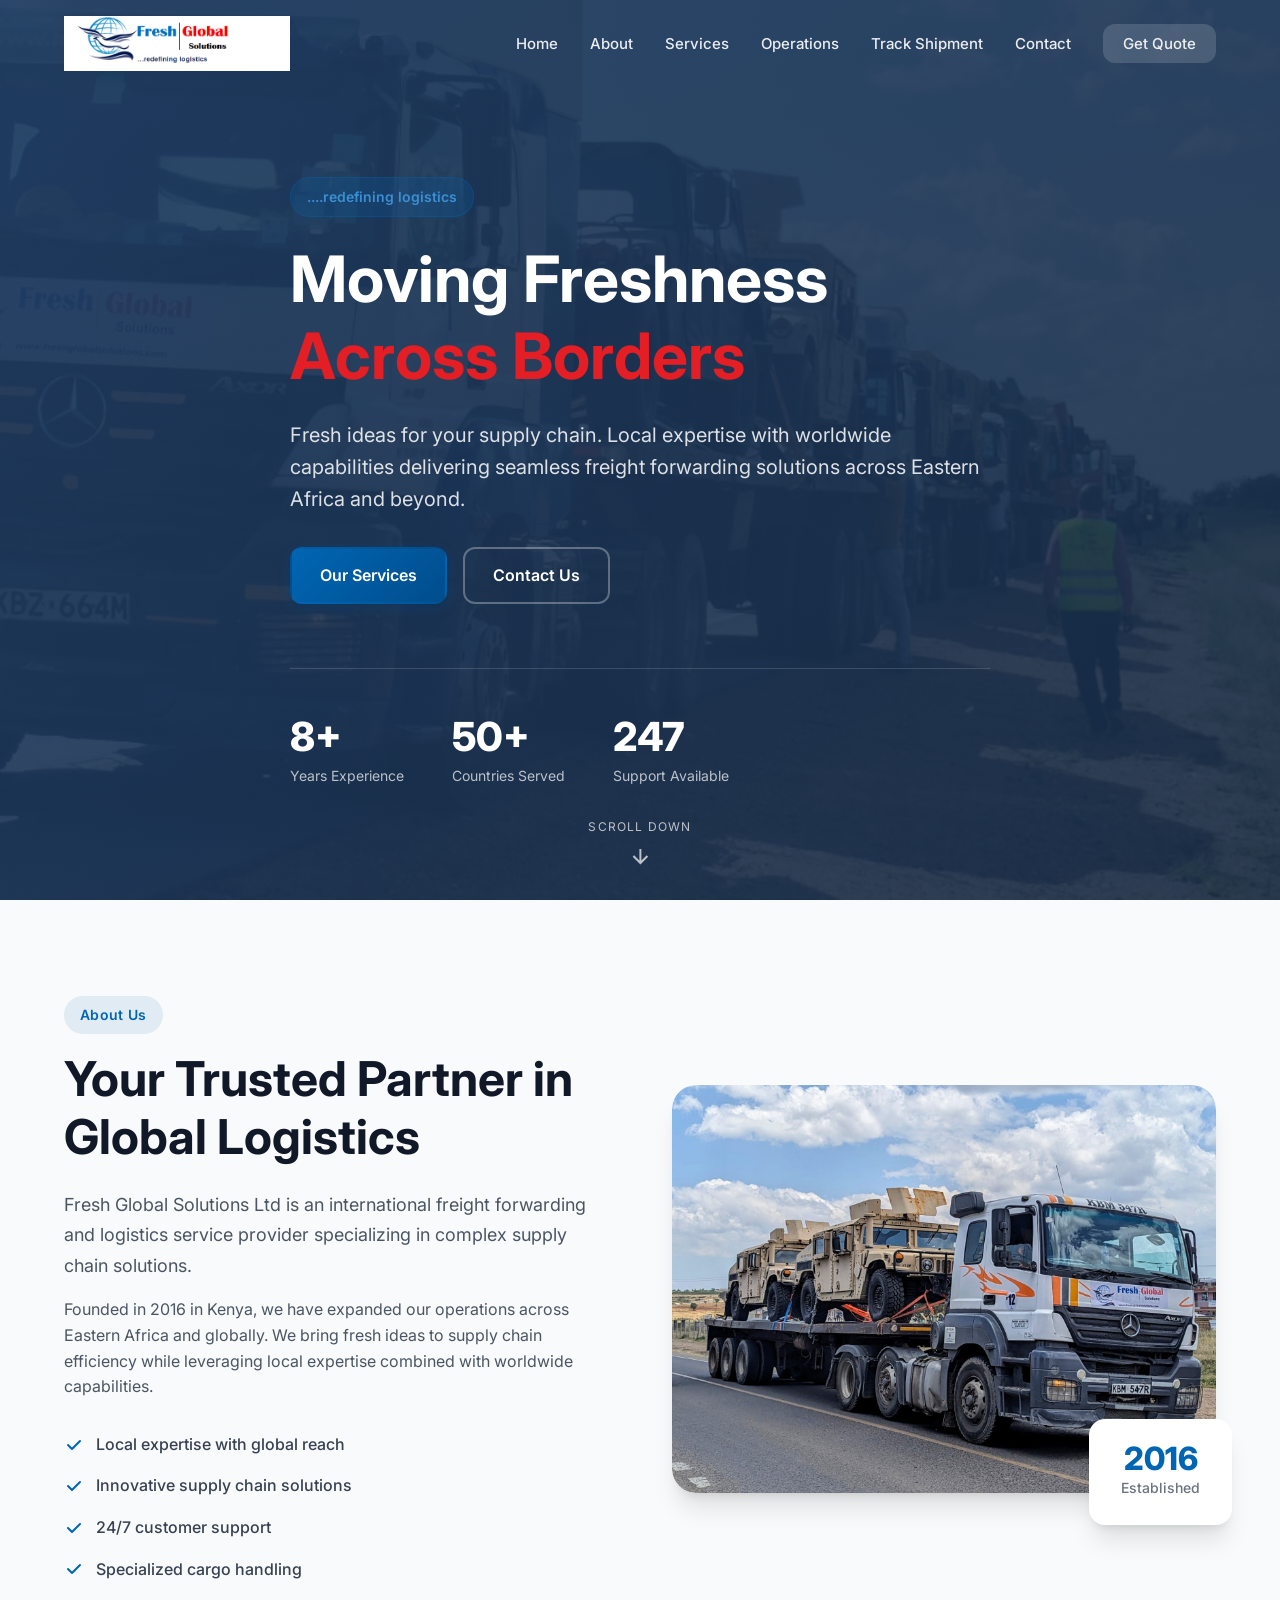
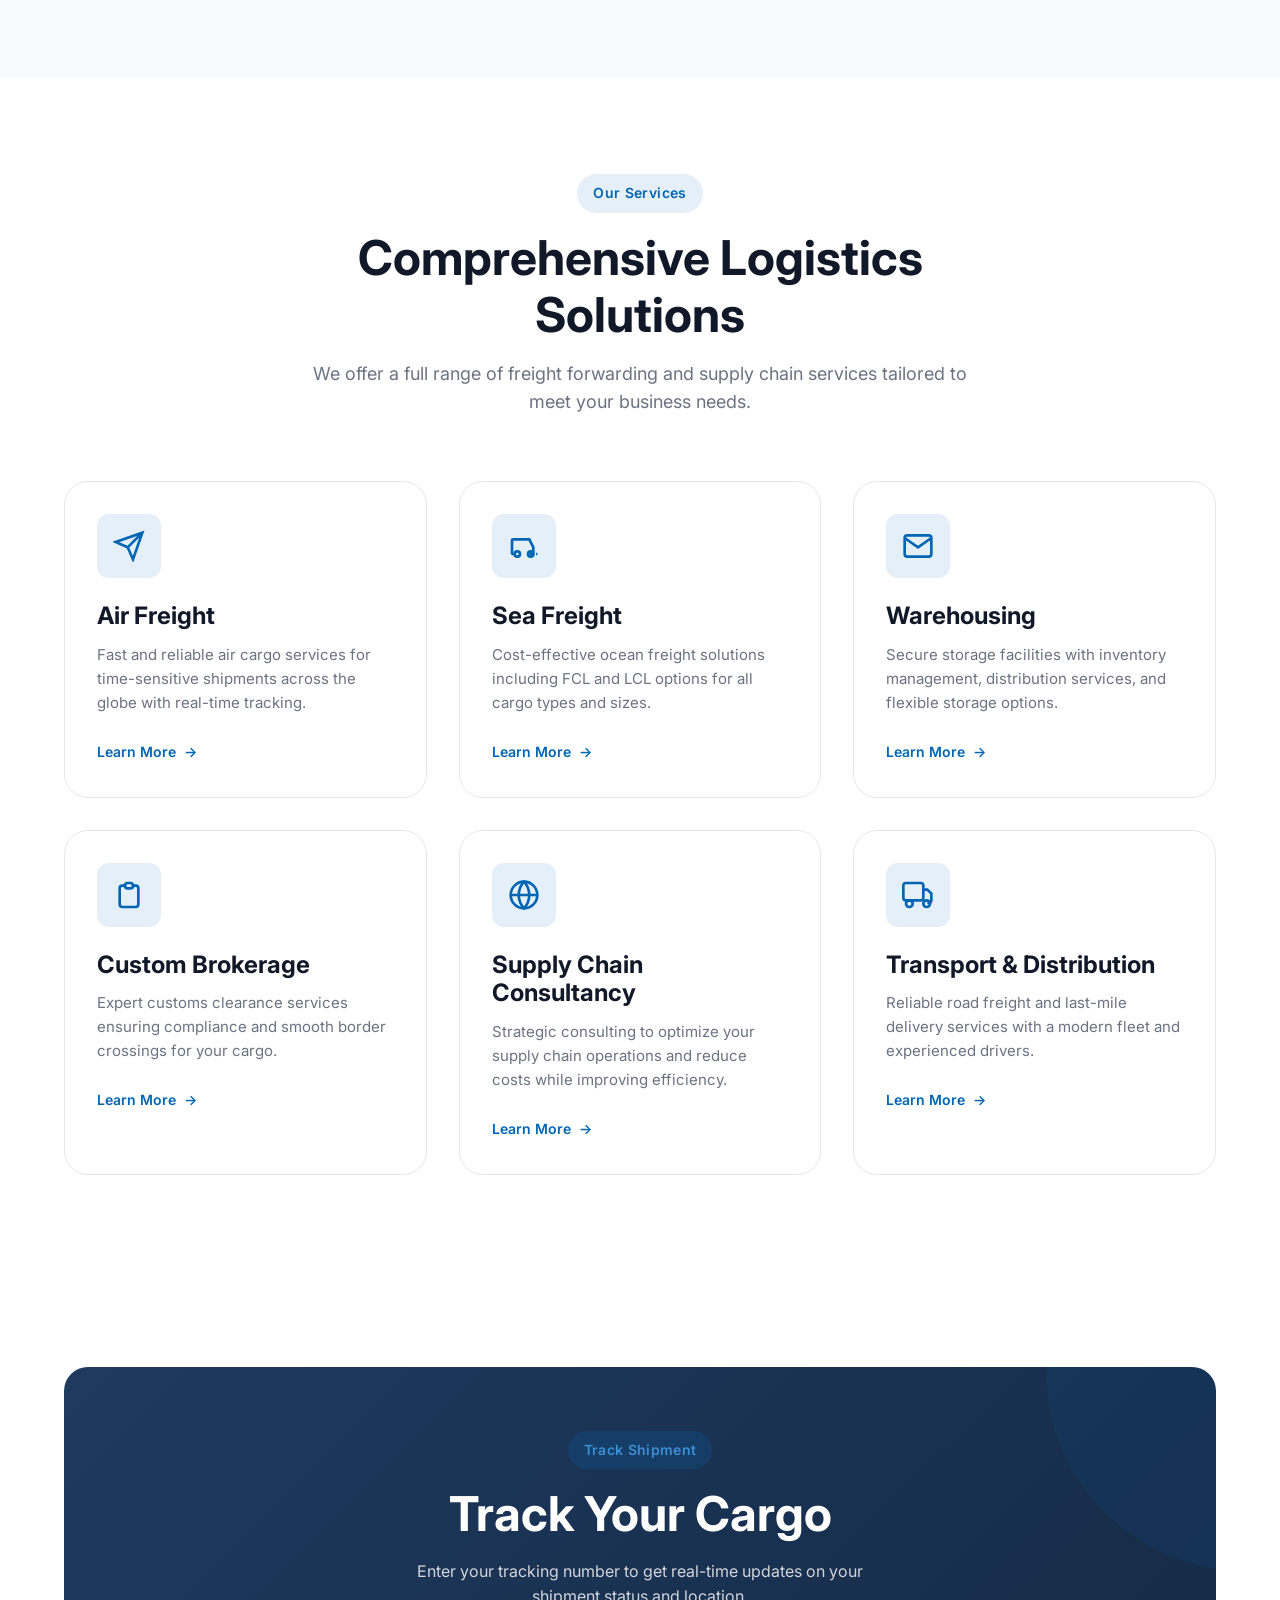
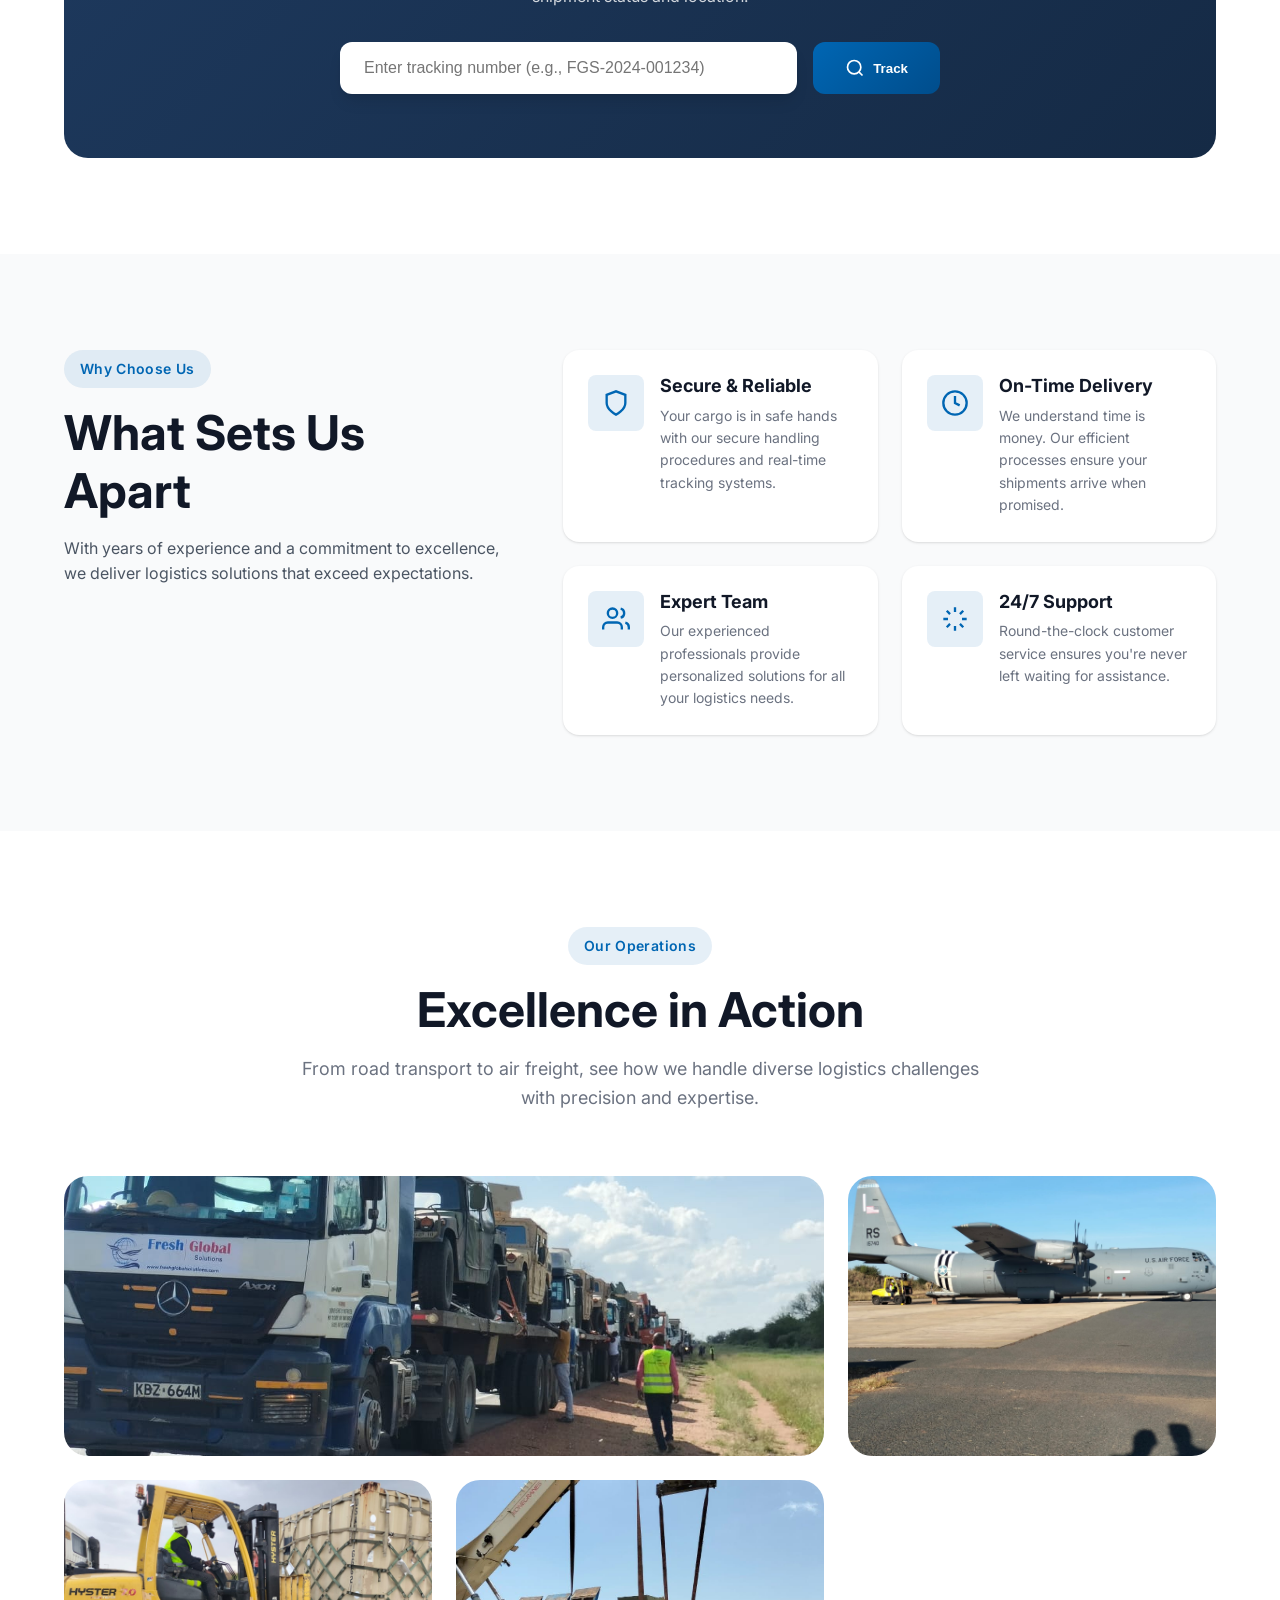
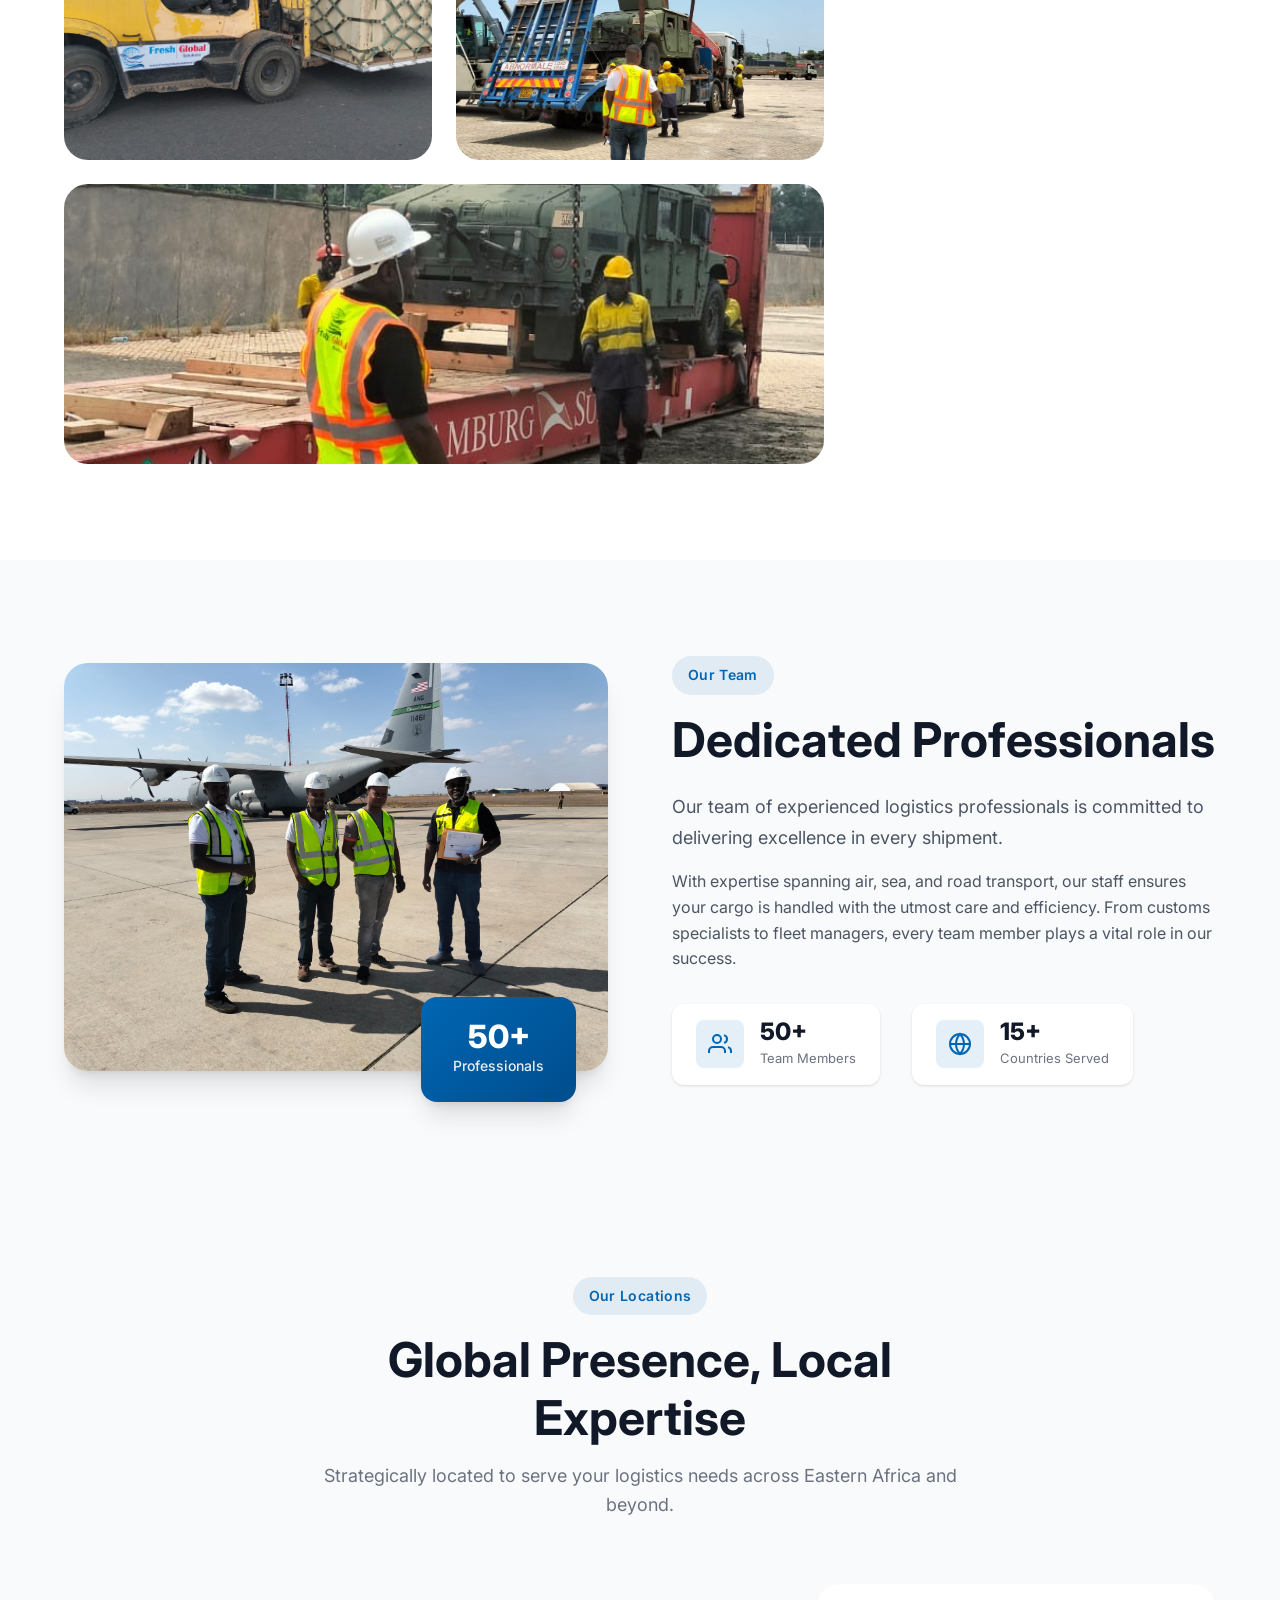
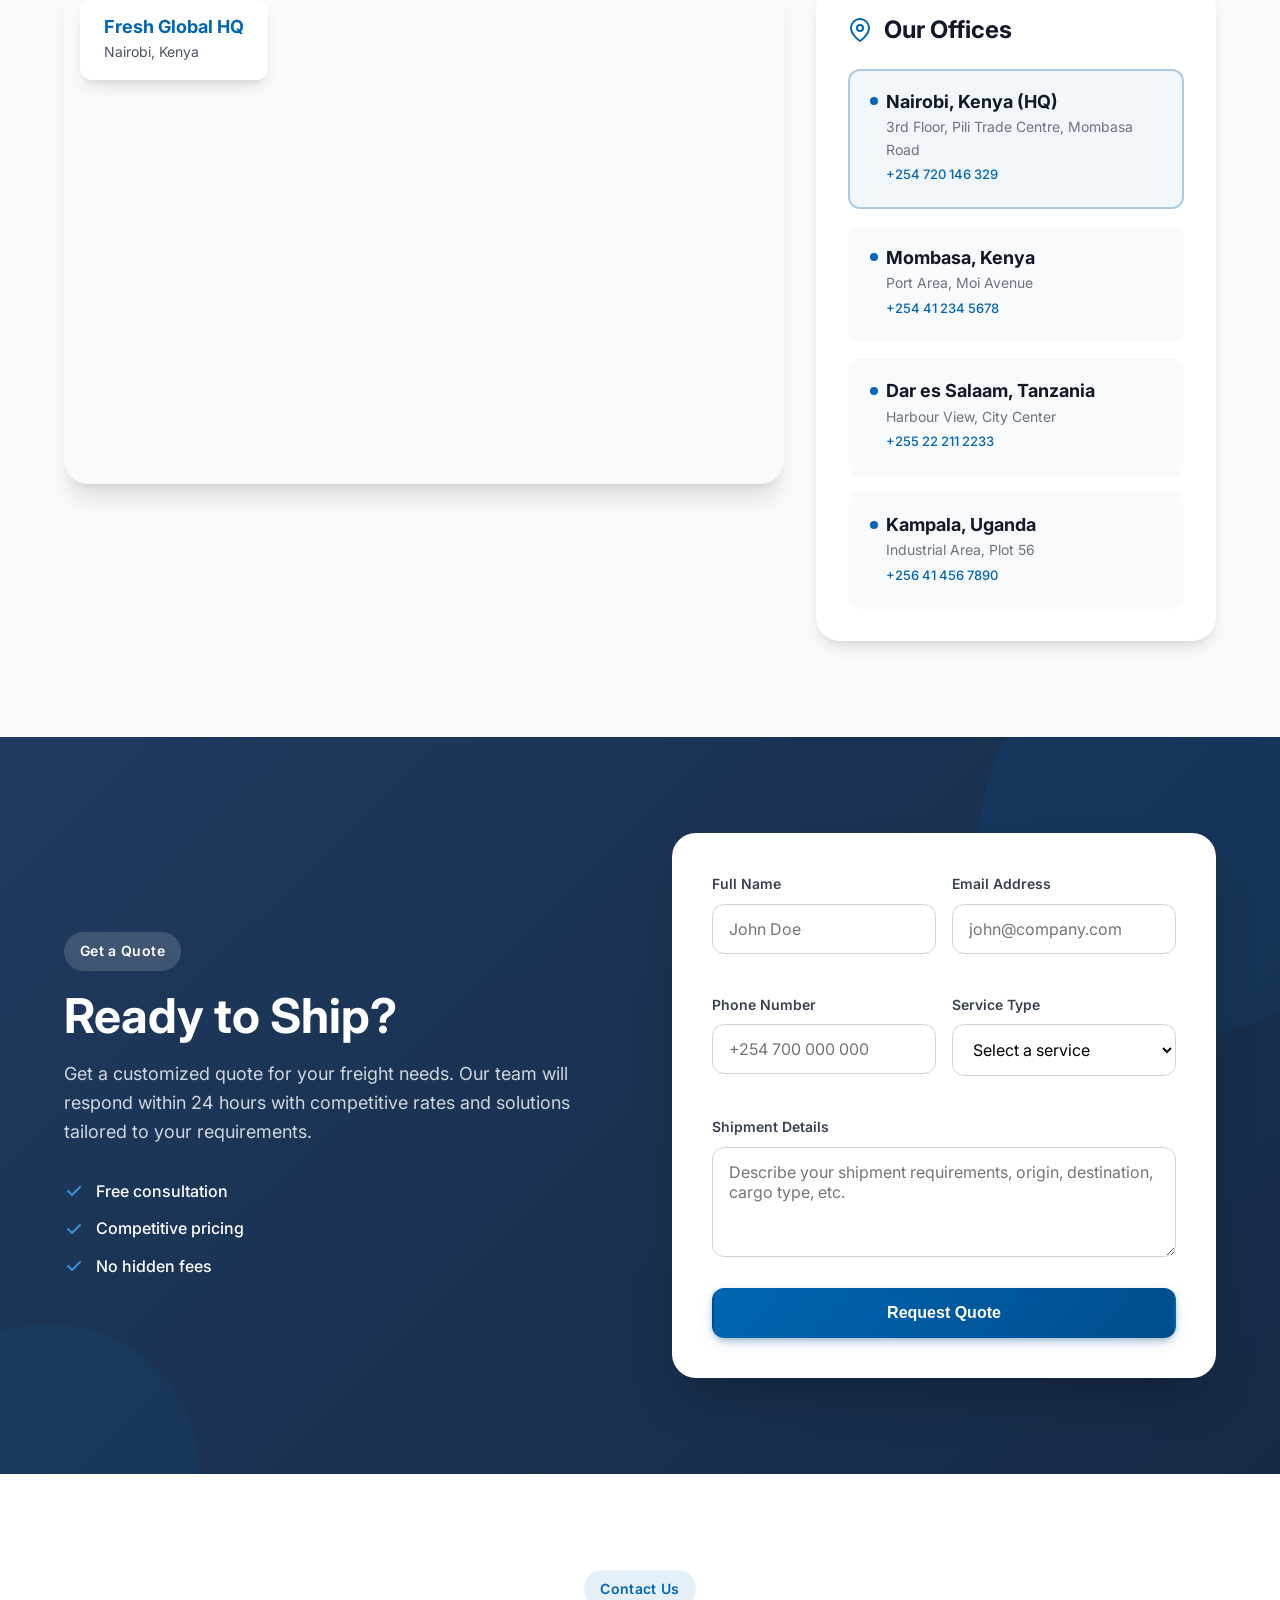
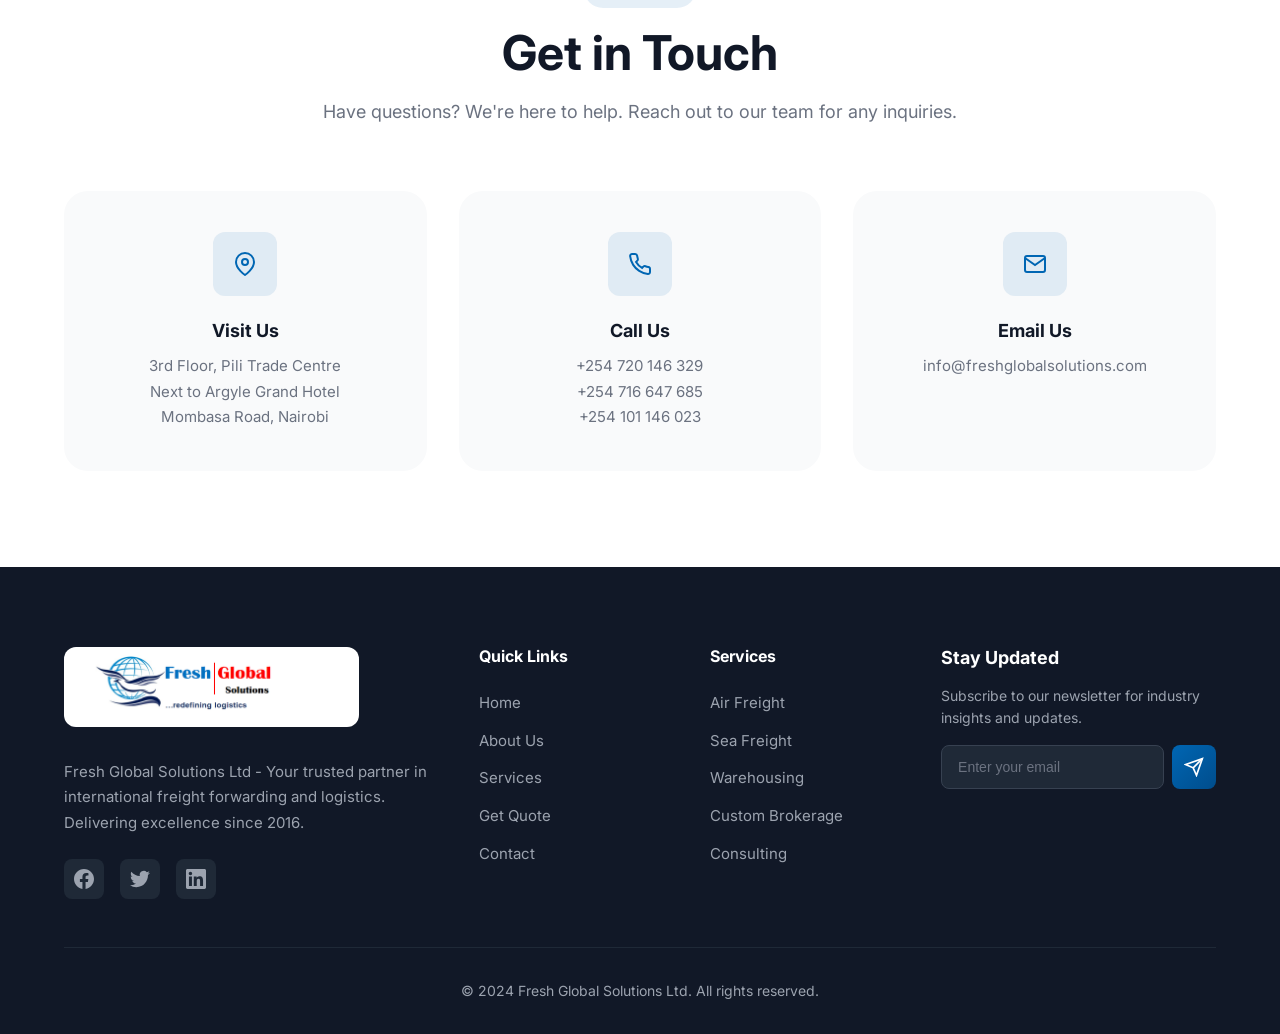
==== commit 32b5ec41: "feat: Update branding with official logo and company images - Add Fresh Global Solutions official lo" ====
--- a/index.html
+++ b/index.html
@@ -15,7 +15,7 @@
     <nav class="navbar" id="navbar">
         <div class="container nav-container">
             <a href="#" class="logo">
-                <span class="logo-fresh">Fresh</span><span class="logo-global">Global</span>
+                <img src="images/Screenshot 2026-02-02 163021.png" alt="Fresh Global Solutions" class="logo-img">
             </a>
             <button class="nav-toggle" id="navToggle" aria-label="Toggle navigation">
                 <span></span>
@@ -26,6 +26,7 @@
                 <li><a href="#home" class="nav-link">Home</a></li>
                 <li><a href="#about" class="nav-link">About</a></li>
                 <li><a href="#services" class="nav-link">Services</a></li>
+                <li><a href="#portfolio" class="nav-link">Operations</a></li>
                 <li><a href="#tracking" class="nav-link">Track Shipment</a></li>
                 <li><a href="#contact" class="nav-link">Contact</a></li>
                 <li><a href="#quote" class="nav-link btn-nav">Get Quote</a></li>
@@ -36,10 +37,15 @@
     <!-- Hero Section -->
     <section class="hero" id="home">
         <div class="hero-bg"></div>
+        <div class="hero-slider">
+            <div class="hero-slide active" style="background-image: url('images/logoelements/PHOTO-2026-01-29-11-18-40.jpg');"></div>
+            <div class="hero-slide" style="background-image: url('images/logoelements/PHOTO-2026-01-29-11-19-10.jpg');"></div>
+            <div class="hero-slide" style="background-image: url('images/logoelements/7be5993e-89f9-496f-b85a-1dc8dc16b4f9.jpeg');"></div>
+        </div>
         <div class="container hero-content">
             <div class="hero-text">
-                <span class="hero-badge">Since 2016</span>
-                <h1>Efficiency & Reliability at the Heart of Our <span class="highlight">Logistics Services</span></h1>
+                <span class="hero-badge">....redefining logistics</span>
+                <h1>Moving Freshness <span class="highlight">Across Borders</span></h1>
                 <p>Fresh ideas for your supply chain. Local expertise with worldwide capabilities delivering seamless freight forwarding solutions across Eastern Africa and beyond.</p>
                 <div class="hero-buttons">
                     <a href="#services" class="btn btn-primary">Our Services</a>
@@ -108,14 +114,8 @@
                     </ul>
                 </div>
                 <div class="about-image">
-                    <div class="image-card">
-                        <div class="image-placeholder">
-                            <svg width="80" height="80" viewBox="0 0 24 24" fill="none" stroke="currentColor" stroke-width="1.5">
-                                <path d="M9 17a2 2 0 11-4 0 2 2 0 014 0zM19 17a2 2 0 11-4 0 2 2 0 014 0z"/>
-                                <path d="M13 16V6a1 1 0 00-1-1H4a1 1 0 00-1 1v10a1 1 0 001 1h1m8-1a1 1 0 01-1 1H9m4-1V8a1 1 0 011-1h2.586a1 1 0 01.707.293l3.414 3.414a1 1 0 01.293.707V16a1 1 0 01-1 1h-1m-6-1a1 1 0 001 1h1M5 17H4a1 1 0 01-1-1v-1"/>
-                            </svg>
-                            <span>Logistics Excellence</span>
-                        </div>
+                    <div class="image-card has-image">
+                        <img src="images/logoelements/PHOTO-2026-01-29-11-18-40_1.jpg" alt="Fresh Global Solutions Mercedes Axor Fleet" class="about-img">
                     </div>
                     <div class="about-badge">
                         <span class="badge-number">2016</span>
@@ -320,6 +320,107 @@
         </div>
     </section>
 
+    <!-- Operations Portfolio Section -->
+    <section class="portfolio" id="portfolio">
+        <div class="container">
+            <div class="section-header">
+                <span class="section-badge">Our Operations</span>
+                <h2>Excellence in Action</h2>
+                <p>From road transport to air freight, see how we handle diverse logistics challenges with precision and expertise.</p>
+            </div>
+            <div class="portfolio-grid">
+                <div class="portfolio-item large">
+                    <img src="images/logoelements/PHOTO-2026-01-29-11-18-40.jpg" alt="Military Equipment Transport">
+                    <div class="portfolio-overlay">
+                        <span class="portfolio-category">Specialized Transport</span>
+                        <h3>Heavy Equipment & Military Logistics</h3>
+                        <p>Expert handling of oversized and sensitive cargo</p>
+                    </div>
+                </div>
+                <div class="portfolio-item">
+                    <img src="images/logoelements/PHOTO-2026-01-29-11-19-10.jpg" alt="Air Freight Operations">
+                    <div class="portfolio-overlay">
+                        <span class="portfolio-category">Air Freight</span>
+                        <h3>Aircraft Loading Operations</h3>
+                        <p>C-130 cargo plane logistics</p>
+                    </div>
+                </div>
+                <div class="portfolio-item">
+                    <img src="images/logoelements/a2f2ad28-b320-4374-9122-99c386e69dc0.jpeg" alt="Warehouse Operations">
+                    <div class="portfolio-overlay">
+                        <span class="portfolio-category">Warehousing</span>
+                        <h3>Forklift Operations</h3>
+                        <p>Efficient cargo handling</p>
+                    </div>
+                </div>
+                <div class="portfolio-item">
+                    <img src="images/logoelements/PHOTO-2026-01-29-11-18-41.jpg" alt="Crane Operations">
+                    <div class="portfolio-overlay">
+                        <span class="portfolio-category">Heavy Lifting</span>
+                        <h3>Crane Operations</h3>
+                        <p>Port & airfield logistics</p>
+                    </div>
+                </div>
+                <div class="portfolio-item large">
+                    <img src="images/logoelements/3c7d763d-b908-4d62-b889-ade4a76b3914.jpeg" alt="Port Logistics">
+                    <div class="portfolio-overlay">
+                        <span class="portfolio-category">Sea Freight</span>
+                        <h3>Port Logistics</h3>
+                        <p>Full container & breakbulk services</p>
+                    </div>
+                </div>
+            </div>
+        </div>
+    </section>
+
+    <!-- Team Section -->
+    <section class="team" id="team">
+        <div class="container">
+            <div class="team-content">
+                <div class="team-image">
+                    <img src="images/logoelements/171ee671-10e4-4187-bedb-9257bbe291b2.jpeg" alt="Fresh Global Solutions Team">
+                    <div class="team-badge">
+                        <span class="badge-number">50+</span>
+                        <span class="badge-text">Professionals</span>
+                    </div>
+                </div>
+                <div class="team-info">
+                    <span class="section-badge">Our Team</span>
+                    <h2>Dedicated Professionals</h2>
+                    <p class="lead">Our team of experienced logistics professionals is committed to delivering excellence in every shipment.</p>
+                    <p>With expertise spanning air, sea, and road transport, our staff ensures your cargo is handled with the utmost care and efficiency. From customs specialists to fleet managers, every team member plays a vital role in our success.</p>
+                    <div class="team-stats">
+                        <div class="team-stat">
+                            <span class="stat-icon">
+                                <svg width="24" height="24" viewBox="0 0 24 24" fill="none" stroke="currentColor" stroke-width="2">
+                                    <path d="M17 21v-2a4 4 0 00-4-4H5a4 4 0 00-4 4v2"/>
+                                    <circle cx="9" cy="7" r="4"/>
+                                    <path d="M23 21v-2a4 4 0 00-3-3.87M16 3.13a4 4 0 010 7.75"/>
+                                </svg>
+                            </span>
+                            <div>
+                                <span class="stat-number">50+</span>
+                                <span class="stat-label">Team Members</span>
+                            </div>
+                        </div>
+                        <div class="team-stat">
+                            <span class="stat-icon">
+                                <svg width="24" height="24" viewBox="0 0 24 24" fill="none" stroke="currentColor" stroke-width="2">
+                                    <circle cx="12" cy="12" r="10"/>
+                                    <path d="M2 12h20M12 2a15.3 15.3 0 014 10 15.3 15.3 0 01-4 10 15.3 15.3 0 01-4-10 15.3 15.3 0 014-10z"/>
+                                </svg>
+                            </span>
+                            <div>
+                                <span class="stat-number">15+</span>
+                                <span class="stat-label">Countries Served</span>
+                            </div>
+                        </div>
+                    </div>
+                </div>
+            </div>
+        </div>
+    </section>
+
     <!-- Map Section -->
     <section class="map-section" id="locations">
         <div class="container">
@@ -350,10 +451,10 @@
                         </svg>
                         Our Offices
                     </h3>
-                    <div class="location-item active" data-lat="-1.2921" data-lng="36.8219" data-city="Nairobi">
+                    <div class="location-item active" data-lat="-1.3028" data-lng="36.8463" data-city="Nairobi">
                         <h4>Nairobi, Kenya (HQ)</h4>
-                        <p>Westlands Business Park, Ring Road</p>
-                        <span class="location-contact">+254 20 123 4567</span>
+                        <p>3rd Floor, Pili Trade Centre, Mombasa Road</p>
+                        <span class="location-contact">+254 720 146 329</span>
                     </div>
                     <div class="location-item" data-lat="-4.0435" data-lng="39.6682" data-city="Mombasa">
                         <h4>Mombasa, Kenya</h4>
@@ -462,7 +563,7 @@
                         </svg>
                     </div>
                     <h4>Visit Us</h4>
-                    <p>Nairobi, Kenya<br>Eastern Africa</p>
+                    <p>3rd Floor, Pili Trade Centre<br>Next to Argyle Grand Hotel<br>Mombasa Road, Nairobi</p>
                 </div>
                 <div class="contact-card">
                     <div class="contact-icon">
@@ -471,7 +572,7 @@
                         </svg>
                     </div>
                     <h4>Call Us</h4>
-                    <p>+254 700 000 000<br>24/7 Support Available</p>
+                    <p>+254 720 146 329<br>+254 716 647 685<br>+254 101 146 023</p>
                 </div>
                 <div class="contact-card">
                     <div class="contact-icon">
@@ -481,7 +582,7 @@
                         </svg>
                     </div>
                     <h4>Email Us</h4>
-                    <p>info@freshglobalsolutions.com<br>sales@freshglobalsolutions.com</p>
+                    <p>info@freshglobalsolutions.com</p>
                 </div>
             </div>
         </div>
@@ -493,7 +594,7 @@
             <div class="footer-grid">
                 <div class="footer-brand">
                     <a href="#" class="logo">
-                        <span class="logo-fresh">Fresh</span><span class="logo-global">Global</span>
+                        <img src="images/Screenshot 2026-02-02 163021.png" alt="Fresh Global Solutions" class="logo-img footer-logo-img">
                     </a>
                     <p>Fresh Global Solutions Ltd - Your trusted partner in international freight forwarding and logistics. Delivering excellence since 2016.</p>
                     <div class="social-links">
--- a/styles.css
+++ b/styles.css
@@ -2,17 +2,19 @@
 /* Color Palette based on brand identity */
 
 :root {
-    /* Primary Colors - Fresh Green & Professional Blue */
-    --primary: #00A651;
-    --primary-dark: #008B44;
-    --primary-light: #00C95F;
-    --secondary: #1E3A5F;
-    --secondary-dark: #152A45;
-    --secondary-light: #2A4D7A;
+    /* Primary Colors - Fresh Global Brand Colors */
+    --primary: #0066B3;
+    --primary-dark: #004D8C;
+    --primary-light: #3B8FD4;
+    --secondary: #E31E24;
+    --secondary-dark: #B8191E;
+    --secondary-light: #FF3B41;
+    --navy: #1E3A5F;
+    --navy-light: #2C4A73;
 
     /* Accent Colors */
-    --accent: #F7931E;
-    --accent-light: #FFB347;
+    --accent: #E31E24;
+    --accent-light: #FF4D52;
 
     /* Neutrals */
     --white: #FFFFFF;
@@ -29,8 +31,8 @@
 
     /* Gradients */
     --gradient-primary: linear-gradient(135deg, var(--primary) 0%, var(--primary-dark) 100%);
-    --gradient-secondary: linear-gradient(135deg, var(--secondary) 0%, var(--secondary-dark) 100%);
-    --gradient-hero: linear-gradient(135deg, rgba(30, 58, 95, 0.95) 0%, rgba(0, 166, 81, 0.9) 100%);
+    --gradient-secondary: linear-gradient(135deg, var(--navy) 0%, #152A45 100%);
+    --gradient-hero: linear-gradient(135deg, rgba(30, 58, 95, 0.92) 0%, rgba(21, 42, 69, 0.88) 100%);
 
     /* Shadows */
     --shadow-sm: 0 1px 2px 0 rgb(0 0 0 / 0.05);
@@ -136,12 +138,12 @@
 .btn-primary {
     background: var(--gradient-primary);
     color: var(--white);
-    box-shadow: var(--shadow-md), 0 4px 14px -3px rgba(0, 166, 81, 0.4);
+    box-shadow: var(--shadow-md), 0 4px 14px -3px rgba(0, 102, 179, 0.4);
 }
 
 .btn-primary:hover {
     transform: translateY(-2px);
-    box-shadow: var(--shadow-lg), 0 8px 20px -4px rgba(0, 166, 81, 0.5);
+    box-shadow: var(--shadow-lg), 0 8px 20px -4px rgba(0, 102, 179, 0.5);
 }
 
 .btn-outline {
@@ -164,7 +166,7 @@
 .section-badge {
     display: inline-block;
     padding: 0.5rem 1rem;
-    background: rgba(0, 166, 81, 0.1);
+    background: rgba(0, 102, 179, 0.1);
     color: var(--primary);
     font-size: 0.875rem;
     font-weight: 600;
@@ -219,14 +221,6 @@
     color: var(--primary);
 }
 
-.navbar.scrolled .logo-fresh {
-    color: var(--primary);
-}
-
-.navbar.scrolled .logo-global {
-    color: var(--secondary);
-}
-
 .nav-container {
     display: flex;
     align-items: center;
@@ -234,17 +228,26 @@
 }
 
 .logo {
-    font-size: 1.75rem;
-    font-weight: 800;
-    display: flex;
-}
-
-.logo-fresh {
-    color: var(--primary-light);
-}
-
-.logo-global {
-    color: var(--white);
+    display: flex;
+    align-items: center;
+}
+
+.logo-img {
+    height: 55px;
+    width: auto;
+    object-fit: contain;
+    transition: all var(--transition);
+}
+
+.navbar.scrolled .logo-img {
+    height: 50px;
+}
+
+.footer-logo-img {
+    height: 80px;
+    background: var(--white);
+    padding: 0.5rem 1rem;
+    border-radius: var(--radius-md);
 }
 
 .navbar.scrolled .btn-nav {
@@ -349,13 +352,13 @@
 .hero-badge {
     display: inline-block;
     padding: 0.5rem 1rem;
-    background: rgba(0, 166, 81, 0.2);
+    background: rgba(0, 102, 179, 0.2);
     color: var(--primary-light);
     font-size: 0.875rem;
     font-weight: 600;
     border-radius: var(--radius-full);
     margin-bottom: 1.5rem;
-    border: 1px solid rgba(0, 166, 81, 0.3);
+    border: 1px solid rgba(0, 102, 179, 0.3);
     animation: fadeInUp 0.6s ease forwards;
 }
 
@@ -367,7 +370,7 @@
 }
 
 .hero h1 .highlight {
-    color: var(--primary-light);
+    color: var(--secondary);
     position: relative;
 }
 
@@ -588,7 +591,7 @@
 .service-icon {
     width: 64px;
     height: 64px;
-    background: rgba(0, 166, 81, 0.1);
+    background: rgba(0, 102, 179, 0.1);
     border-radius: var(--radius-md);
     display: flex;
     align-items: center;
@@ -680,13 +683,13 @@
 .why-card:hover {
     transform: translateY(-4px);
     box-shadow: var(--shadow-lg);
-    border-color: rgba(0, 166, 81, 0.2);
+    border-color: rgba(0, 102, 179, 0.2);
 }
 
 .why-icon {
     width: 56px;
     height: 56px;
-    background: rgba(0, 166, 81, 0.1);
+    background: rgba(0, 102, 179, 0.1);
     border-radius: var(--radius);
     display: flex;
     align-items: center;
@@ -733,12 +736,12 @@
     right: -20%;
     width: 400px;
     height: 400px;
-    background: rgba(0, 166, 81, 0.1);
+    background: rgba(0, 102, 179, 0.1);
     border-radius: 50%;
 }
 
 .tracking-container .section-badge {
-    background: rgba(0, 166, 81, 0.2);
+    background: rgba(0, 102, 179, 0.2);
     color: var(--primary-light);
 }
 
@@ -774,7 +777,7 @@
 
 .tracking-form input:focus {
     outline: none;
-    box-shadow: var(--shadow-lg), 0 0 0 3px rgba(0, 166, 81, 0.3);
+    box-shadow: var(--shadow-lg), 0 0 0 3px rgba(0, 102, 179, 0.3);
 }
 
 .tracking-form button {
@@ -793,7 +796,7 @@
 
 .tracking-form button:hover {
     transform: translateY(-2px);
-    box-shadow: 0 8px 20px -4px rgba(0, 166, 81, 0.5);
+    box-shadow: 0 8px 20px -4px rgba(0, 102, 179, 0.5);
 }
 
 /* Tracking Results */
@@ -847,7 +850,7 @@
 }
 
 .tracking-status.delivered {
-    background: rgba(0, 166, 81, 0.1);
+    background: rgba(0, 102, 179, 0.1);
     color: var(--primary);
 }
 
@@ -955,9 +958,289 @@
     opacity: 0.6;
 }
 
+/* Carrier Badge */
+.carrier-badge {
+    display: flex;
+    flex-wrap: wrap;
+    gap: 0.75rem;
+    align-items: center;
+    padding: 1rem 1.5rem;
+    background: linear-gradient(135deg, var(--gray-50) 0%, var(--white) 100%);
+    border-radius: var(--radius-md);
+    margin-bottom: 1.5rem;
+    border: 1px solid var(--gray-200);
+}
+
+.carrier-type {
+    display: inline-flex;
+    align-items: center;
+    gap: 0.25rem;
+    padding: 0.375rem 0.75rem;
+    border-radius: var(--radius-full);
+    font-size: 0.75rem;
+    font-weight: 600;
+    text-transform: uppercase;
+    letter-spacing: 0.025em;
+}
+
+.carrier-type.air {
+    background: rgba(59, 130, 246, 0.1);
+    color: #3b82f6;
+}
+
+.carrier-type.sea {
+    background: rgba(0, 102, 179, 0.1);
+    color: var(--primary);
+}
+
+.carrier-type.general {
+    background: rgba(107, 114, 128, 0.1);
+    color: var(--gray-600);
+}
+
+.carrier-name {
+    font-weight: 700;
+    color: var(--gray-900);
+    font-size: 1rem;
+}
+
+.vessel-name,
+.container-no,
+.awb {
+    font-size: 0.8125rem;
+    color: var(--gray-500);
+    padding: 0.25rem 0.75rem;
+    background: var(--white);
+    border-radius: var(--radius-sm);
+    border: 1px solid var(--gray-200);
+}
+
 /* Map iframe transition */
 .map-wrapper iframe {
     transition: opacity 0.3s ease;
+}
+
+/* ===================== */
+/* PORTFOLIO/GALLERY SECTION */
+/* ===================== */
+.portfolio {
+    padding: 6rem 0;
+    background: var(--white);
+}
+
+.portfolio-grid {
+    display: grid;
+    grid-template-columns: repeat(3, 1fr);
+    grid-auto-rows: 280px;
+    gap: 1.5rem;
+}
+
+.portfolio-item {
+    position: relative;
+    border-radius: var(--radius-xl);
+    overflow: hidden;
+    cursor: pointer;
+}
+
+.portfolio-item.large {
+    grid-column: span 2;
+}
+
+.portfolio-item img {
+    width: 100%;
+    height: 100%;
+    object-fit: cover;
+    transition: transform var(--transition-slow);
+}
+
+.portfolio-item:hover img {
+    transform: scale(1.1);
+}
+
+.portfolio-overlay {
+    position: absolute;
+    inset: 0;
+    background: linear-gradient(to top, rgba(30, 58, 95, 0.95) 0%, rgba(30, 58, 95, 0.4) 50%, transparent 100%);
+    display: flex;
+    flex-direction: column;
+    justify-content: flex-end;
+    padding: 2rem;
+    opacity: 0;
+    transition: opacity var(--transition);
+}
+
+.portfolio-item:hover .portfolio-overlay {
+    opacity: 1;
+}
+
+.portfolio-category {
+    display: inline-block;
+    padding: 0.375rem 0.75rem;
+    background: var(--primary);
+    color: var(--white);
+    font-size: 0.75rem;
+    font-weight: 600;
+    border-radius: var(--radius-full);
+    margin-bottom: 0.75rem;
+    width: fit-content;
+    text-transform: uppercase;
+    letter-spacing: 0.05em;
+}
+
+.portfolio-overlay h3 {
+    color: var(--white);
+    font-size: 1.25rem;
+    margin-bottom: 0.5rem;
+}
+
+.portfolio-overlay p {
+    color: rgba(255, 255, 255, 0.8);
+    font-size: 0.875rem;
+}
+
+/* ===================== */
+/* TEAM SECTION */
+/* ===================== */
+.team {
+    padding: 6rem 0;
+    background: var(--gray-50);
+}
+
+.team-content {
+    display: grid;
+    grid-template-columns: 1fr 1fr;
+    gap: 4rem;
+    align-items: center;
+}
+
+.team-image {
+    position: relative;
+}
+
+.team-image img {
+    width: 100%;
+    border-radius: var(--radius-xl);
+    box-shadow: var(--shadow-xl);
+    aspect-ratio: 4/3;
+    object-fit: cover;
+}
+
+.team-badge {
+    position: absolute;
+    bottom: -1.5rem;
+    right: 2rem;
+    background: var(--gradient-primary);
+    color: var(--white);
+    padding: 1.5rem 2rem;
+    border-radius: var(--radius-lg);
+    box-shadow: var(--shadow-xl);
+    text-align: center;
+}
+
+.team-badge .badge-number {
+    display: block;
+    font-size: 2rem;
+    font-weight: 800;
+    line-height: 1;
+    color: var(--white);
+}
+
+.team-badge .badge-text {
+    font-size: 0.875rem;
+    color: rgba(255, 255, 255, 0.9);
+    font-weight: 500;
+}
+
+.team-info h2 {
+    margin-bottom: 1.5rem;
+}
+
+.team-info .lead {
+    margin-bottom: 1rem;
+}
+
+.team-info > p {
+    color: var(--gray-600);
+    margin-bottom: 2rem;
+}
+
+.team-stats {
+    display: flex;
+    gap: 2rem;
+}
+
+.team-stat {
+    display: flex;
+    align-items: center;
+    gap: 1rem;
+    padding: 1rem 1.5rem;
+    background: var(--white);
+    border-radius: var(--radius-md);
+    box-shadow: var(--shadow);
+}
+
+.team-stat .stat-icon {
+    width: 48px;
+    height: 48px;
+    background: rgba(0, 102, 179, 0.1);
+    border-radius: var(--radius);
+    display: flex;
+    align-items: center;
+    justify-content: center;
+}
+
+.team-stat .stat-icon svg {
+    color: var(--primary);
+}
+
+.team-stat .stat-number {
+    font-size: 1.5rem;
+    font-weight: 800;
+    color: var(--gray-900);
+    display: block;
+    line-height: 1;
+}
+
+.team-stat .stat-label {
+    font-size: 0.8125rem;
+    color: var(--gray-500);
+    margin-top: 0.25rem;
+}
+
+/* ===================== */
+/* HERO SLIDER */
+/* ===================== */
+.hero-slider {
+    position: absolute;
+    inset: 0;
+    z-index: 0;
+}
+
+.hero-slide {
+    position: absolute;
+    inset: 0;
+    background-size: cover;
+    background-position: center;
+    opacity: 0;
+    transition: opacity 1s ease-in-out;
+}
+
+.hero-slide.active {
+    opacity: 1;
+}
+
+/* About Image Styles */
+.image-card.has-image {
+    padding: 0;
+    background: none;
+    overflow: hidden;
+}
+
+.image-card.has-image .about-img {
+    width: 100%;
+    height: 100%;
+    object-fit: cover;
+    border-radius: var(--radius-xl);
 }
 
 /* ===================== */
@@ -1044,8 +1327,8 @@
 
 .location-item:hover,
 .location-item.active {
-    background: rgba(0, 166, 81, 0.05);
-    border-color: rgba(0, 166, 81, 0.3);
+    background: rgba(0, 102, 179, 0.05);
+    border-color: rgba(0, 102, 179, 0.3);
 }
 
 .location-item h4 {
@@ -1095,7 +1378,7 @@
     right: -100px;
     width: 400px;
     height: 400px;
-    background: rgba(0, 166, 81, 0.1);
+    background: rgba(0, 102, 179, 0.1);
     border-radius: 50%;
 }
 
@@ -1106,7 +1389,7 @@
     left: -100px;
     width: 300px;
     height: 300px;
-    background: rgba(0, 166, 81, 0.08);
+    background: rgba(0, 102, 179, 0.08);
     border-radius: 50%;
 }
 
@@ -1196,7 +1479,7 @@
 .form-group textarea:focus {
     outline: none;
     border-color: var(--primary);
-    box-shadow: 0 0 0 3px rgba(0, 166, 81, 0.1);
+    box-shadow: 0 0 0 3px rgba(0, 102, 179, 0.1);
 }
 
 .form-group textarea {
@@ -1229,7 +1512,7 @@
 
 .contact-card:hover {
     background: var(--white);
-    border-color: rgba(0, 166, 81, 0.2);
+    border-color: rgba(0, 102, 179, 0.2);
     box-shadow: var(--shadow-lg);
     transform: translateY(-4px);
 }
@@ -1237,7 +1520,7 @@
 .contact-icon {
     width: 64px;
     height: 64px;
-    background: rgba(0, 166, 81, 0.1);
+    background: rgba(0, 102, 179, 0.1);
     border-radius: var(--radius-md);
     display: flex;
     align-items: center;
@@ -1279,6 +1562,7 @@
 
 .footer-brand .logo {
     margin-bottom: 1.5rem;
+    display: inline-block;
 }
 
 .footer-brand p {
@@ -1459,9 +1743,18 @@
     .about-grid,
     .why-us-grid,
     .quote-grid,
-    .map-container {
+    .map-container,
+    .team-content {
         grid-template-columns: 1fr;
         gap: 3rem;
+    }
+
+    .portfolio-grid {
+        grid-template-columns: repeat(2, 1fr);
+    }
+
+    .portfolio-item.large {
+        grid-column: span 2;
     }
 
     .footer-grid {
@@ -1541,6 +1834,34 @@
         grid-template-columns: 1fr;
     }
 
+    .portfolio-grid {
+        grid-template-columns: 1fr;
+        grid-auto-rows: 220px;
+    }
+
+    .portfolio-item.large {
+        grid-column: span 1;
+    }
+
+    .portfolio-overlay {
+        opacity: 1;
+        background: linear-gradient(to top, rgba(30, 58, 95, 0.9) 0%, rgba(30, 58, 95, 0.3) 60%, transparent 100%);
+    }
+
+    .team-stats {
+        flex-direction: column;
+        gap: 1rem;
+    }
+
+    .team-badge {
+        right: 1rem;
+        padding: 1rem 1.5rem;
+    }
+
+    .team-badge .badge-number {
+        font-size: 1.5rem;
+    }
+
     .quote-form .form-row {
         grid-template-columns: 1fr;
     }
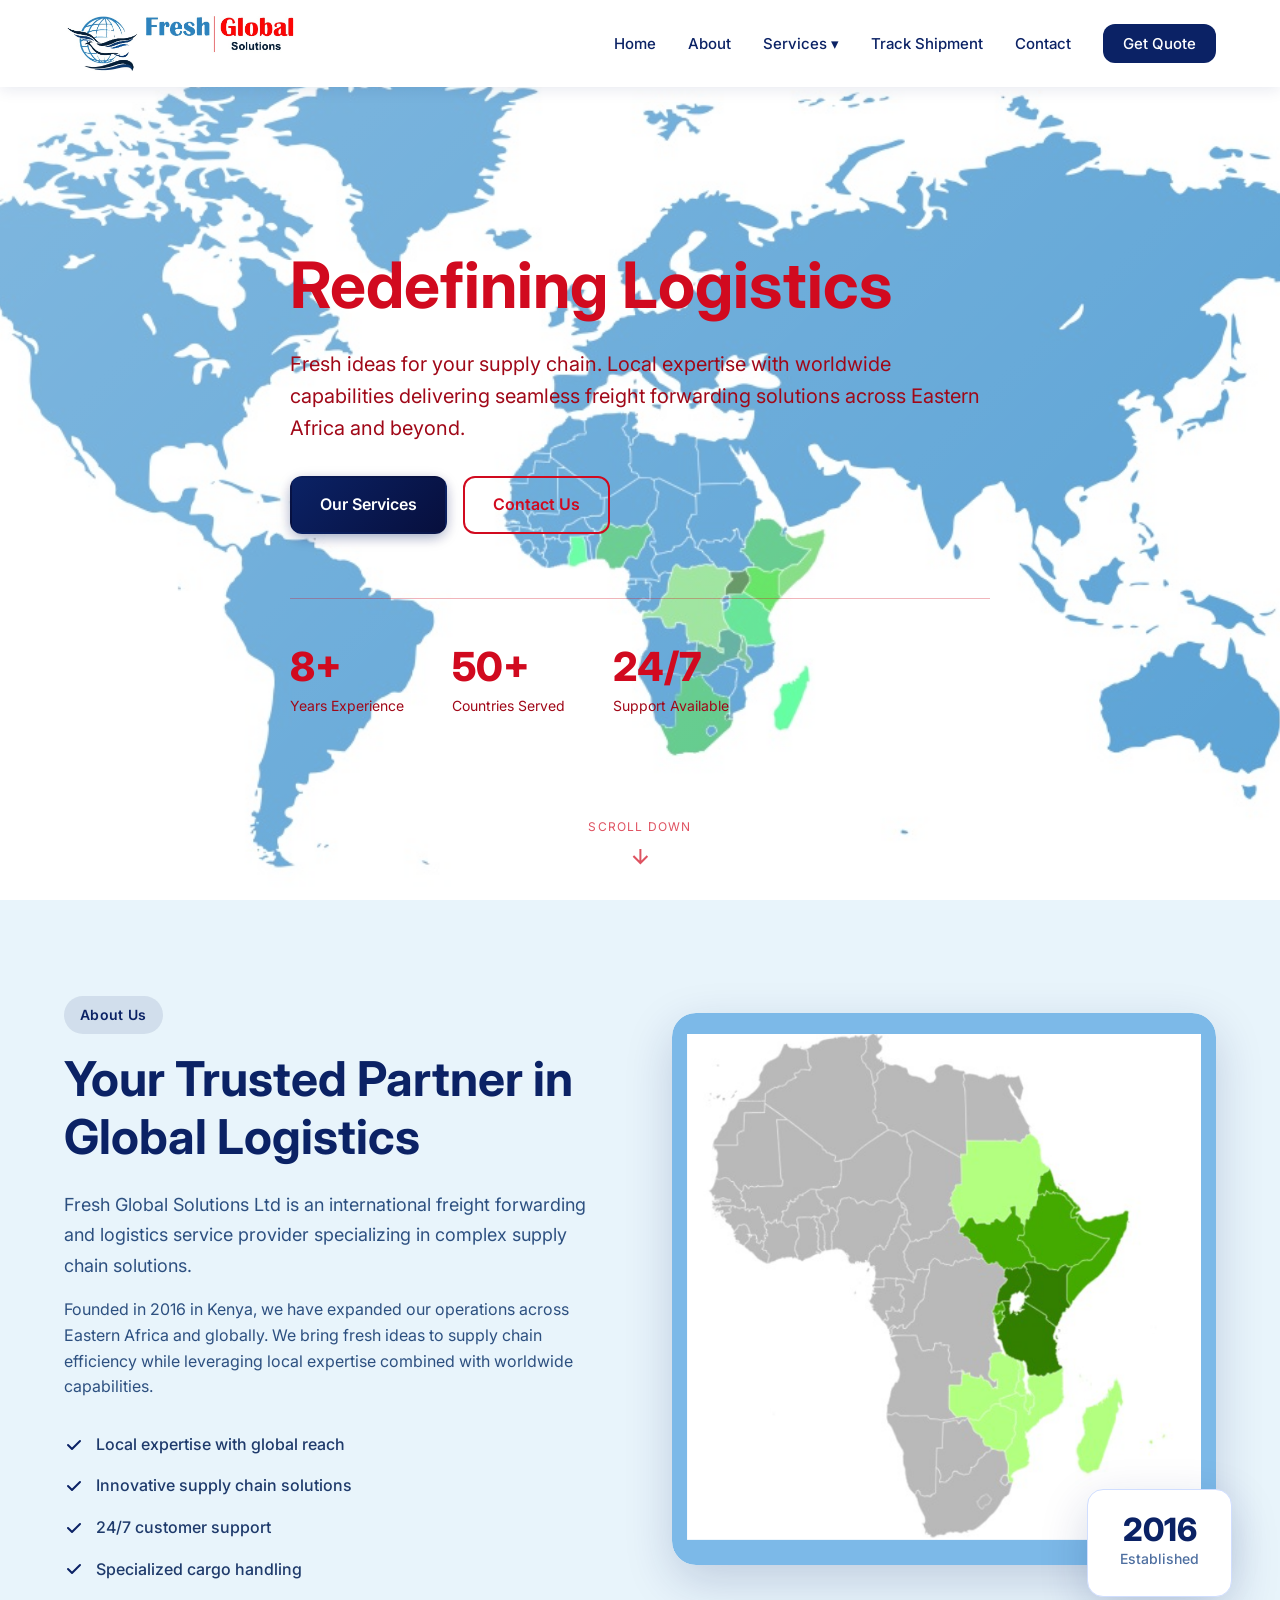
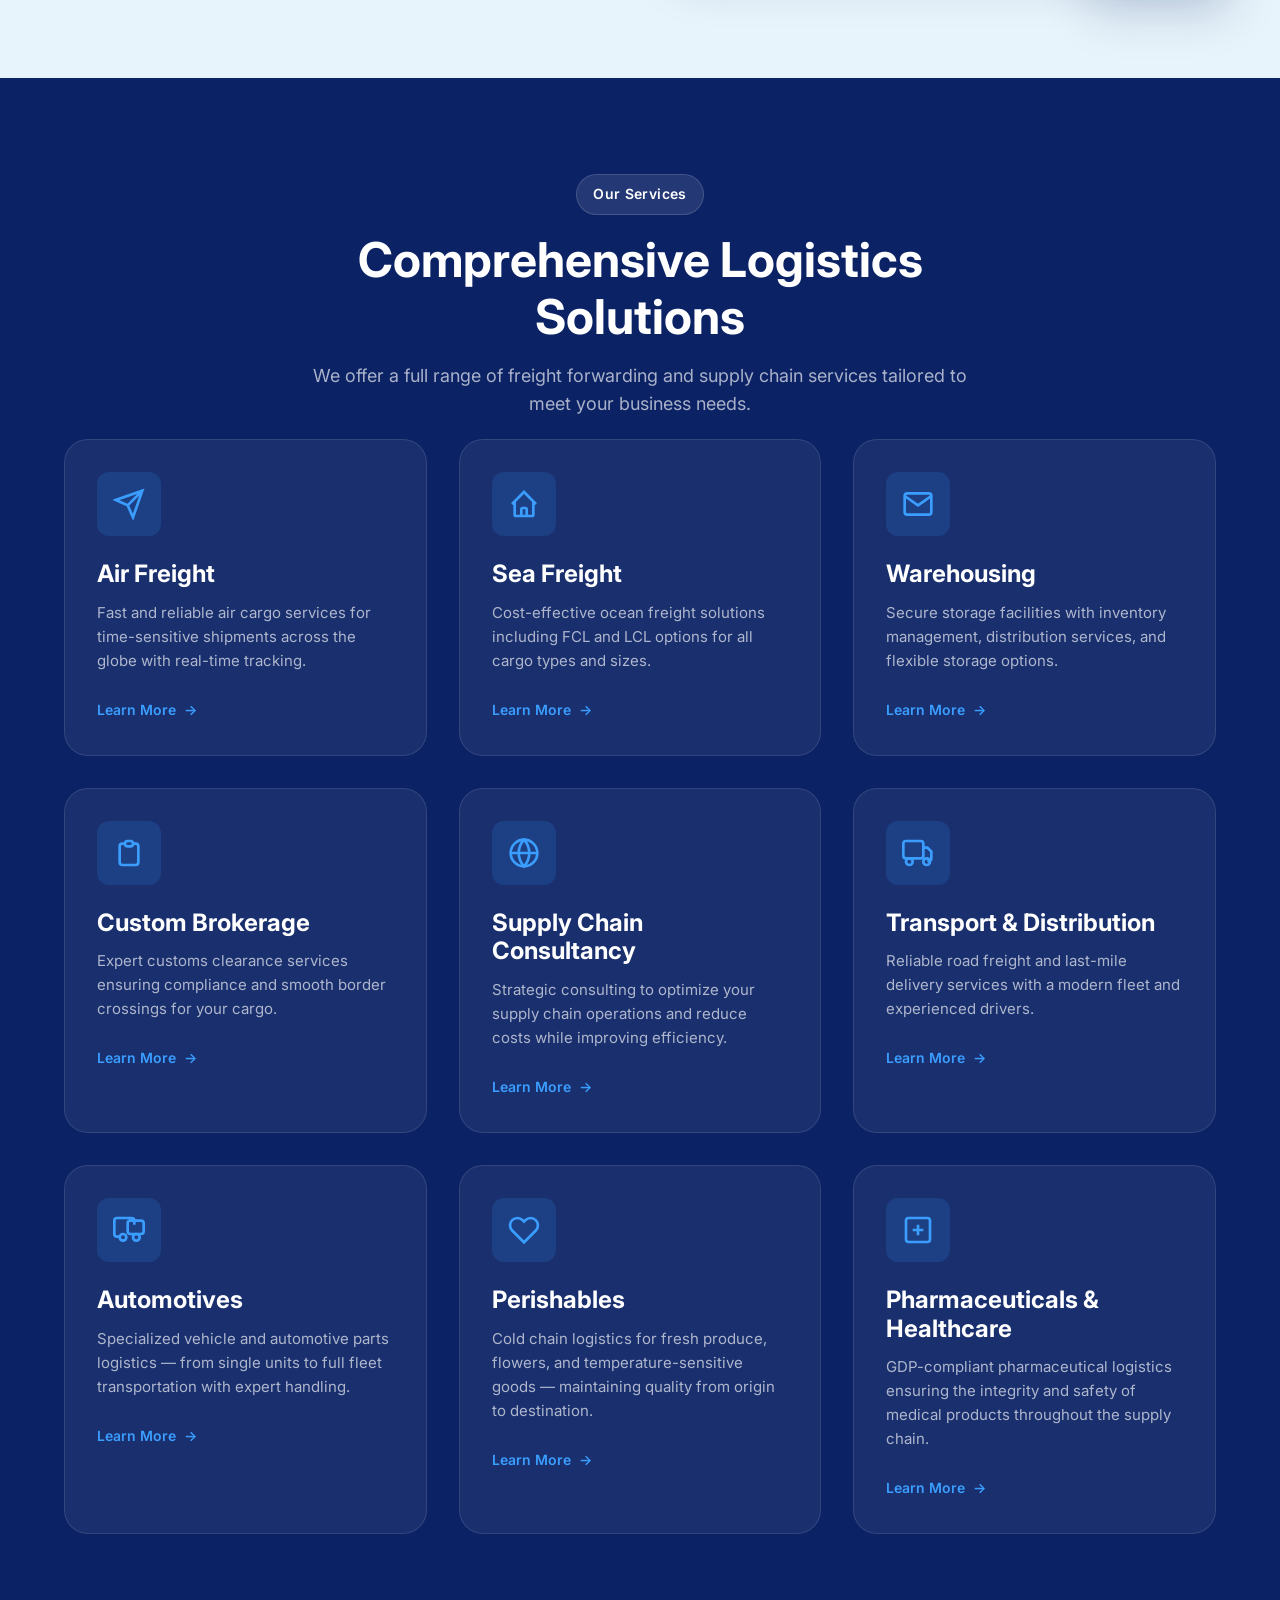
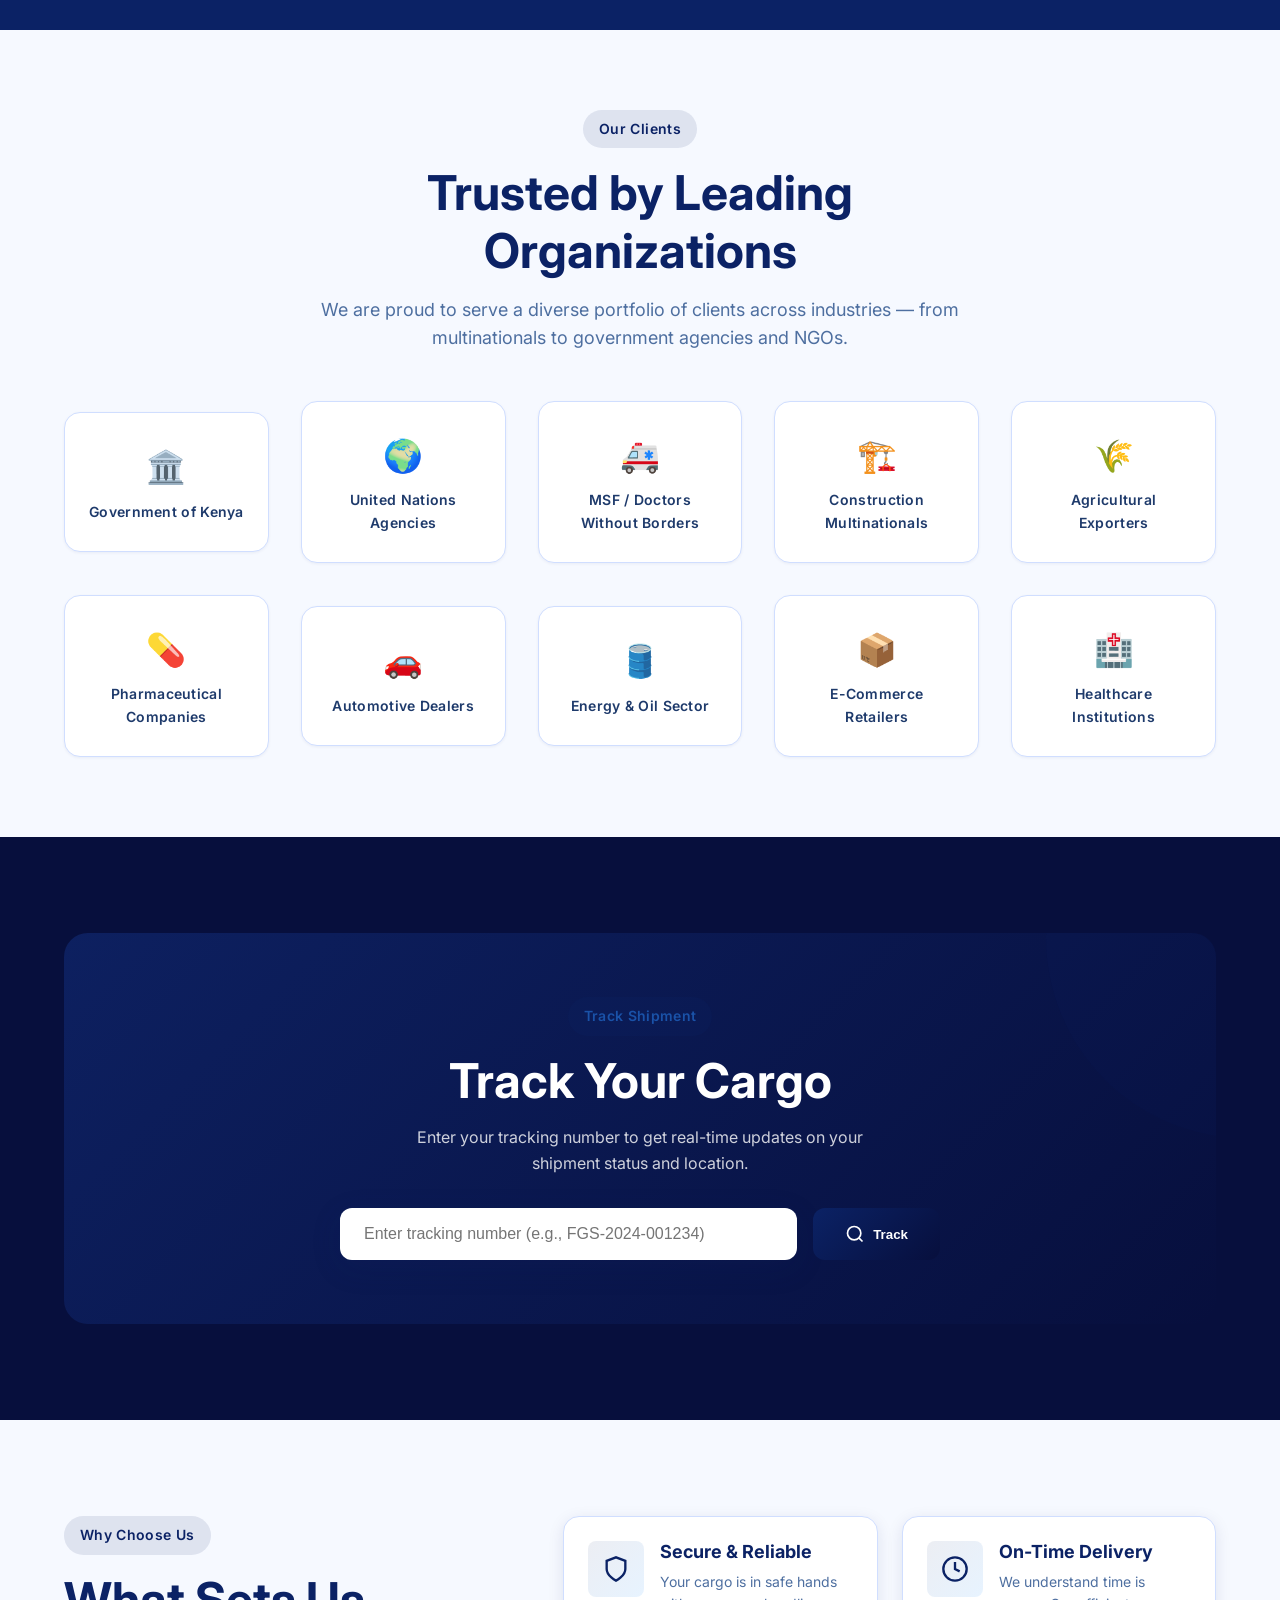
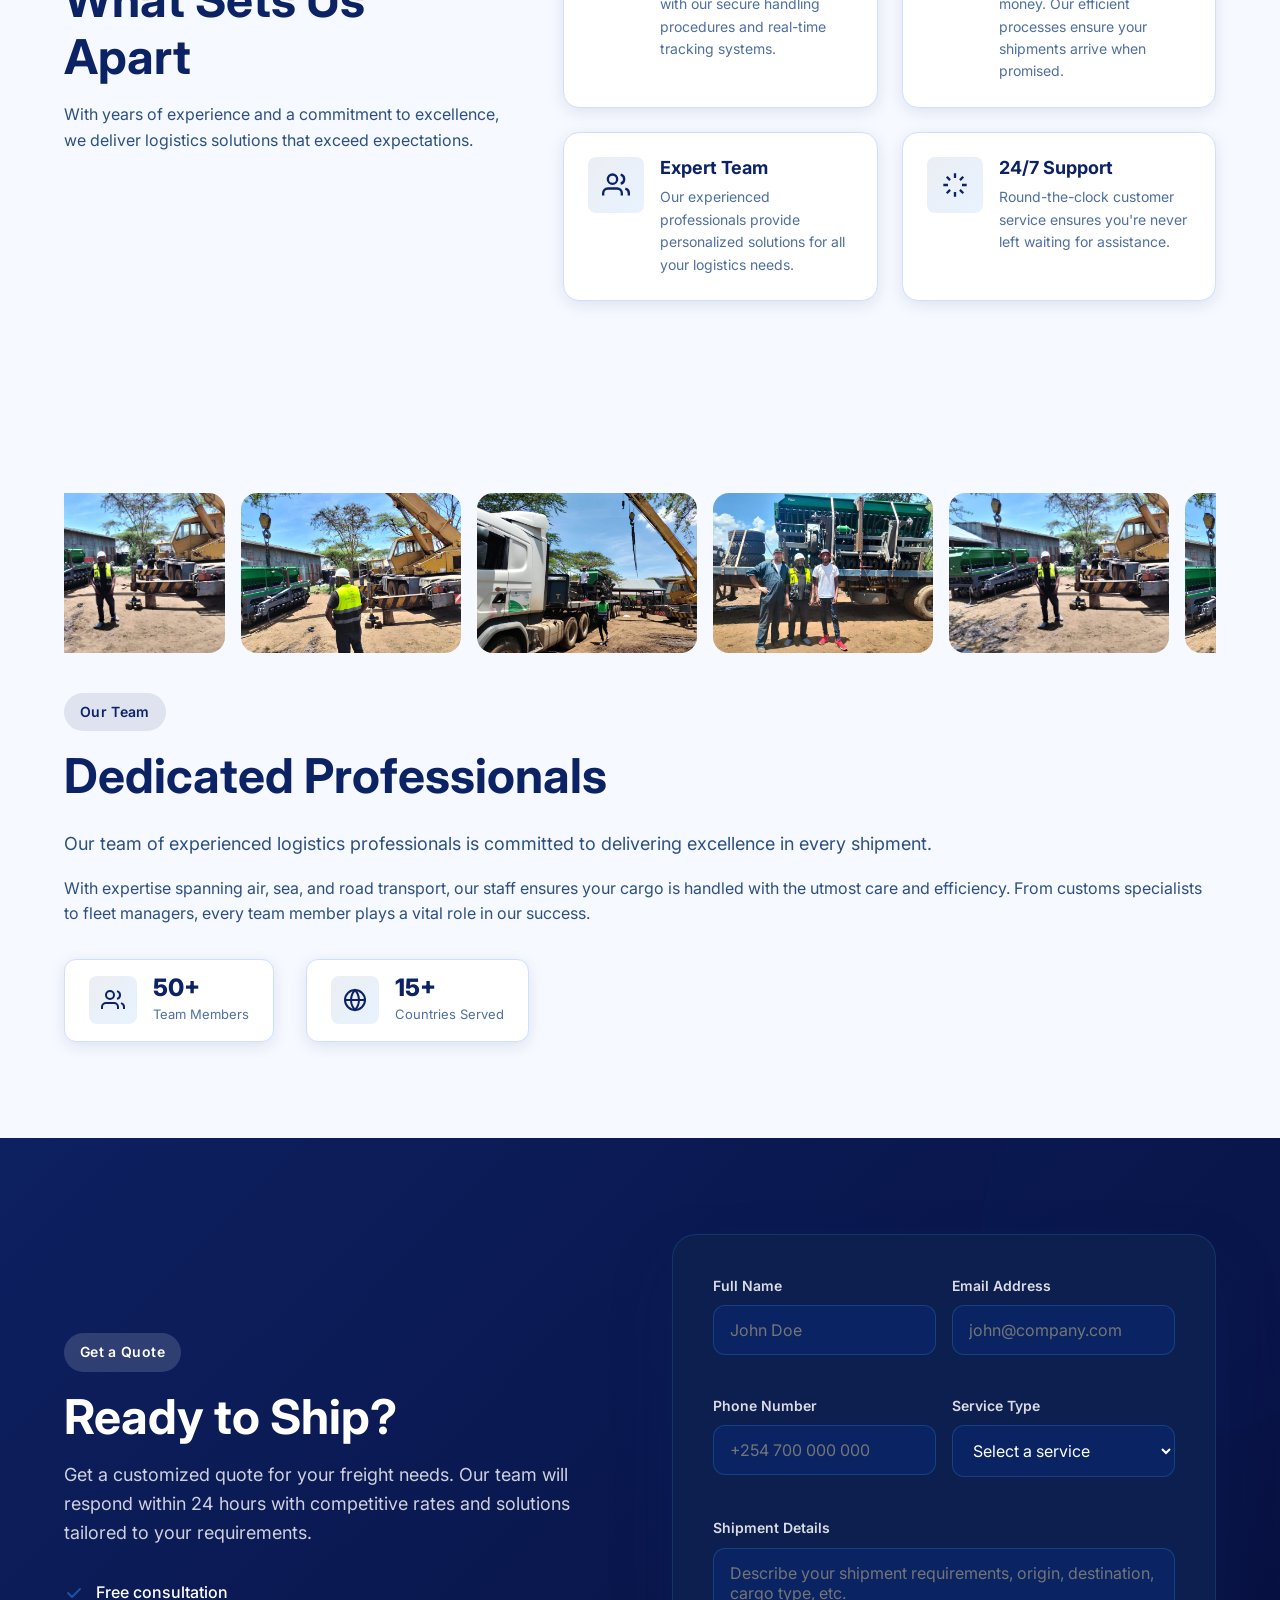
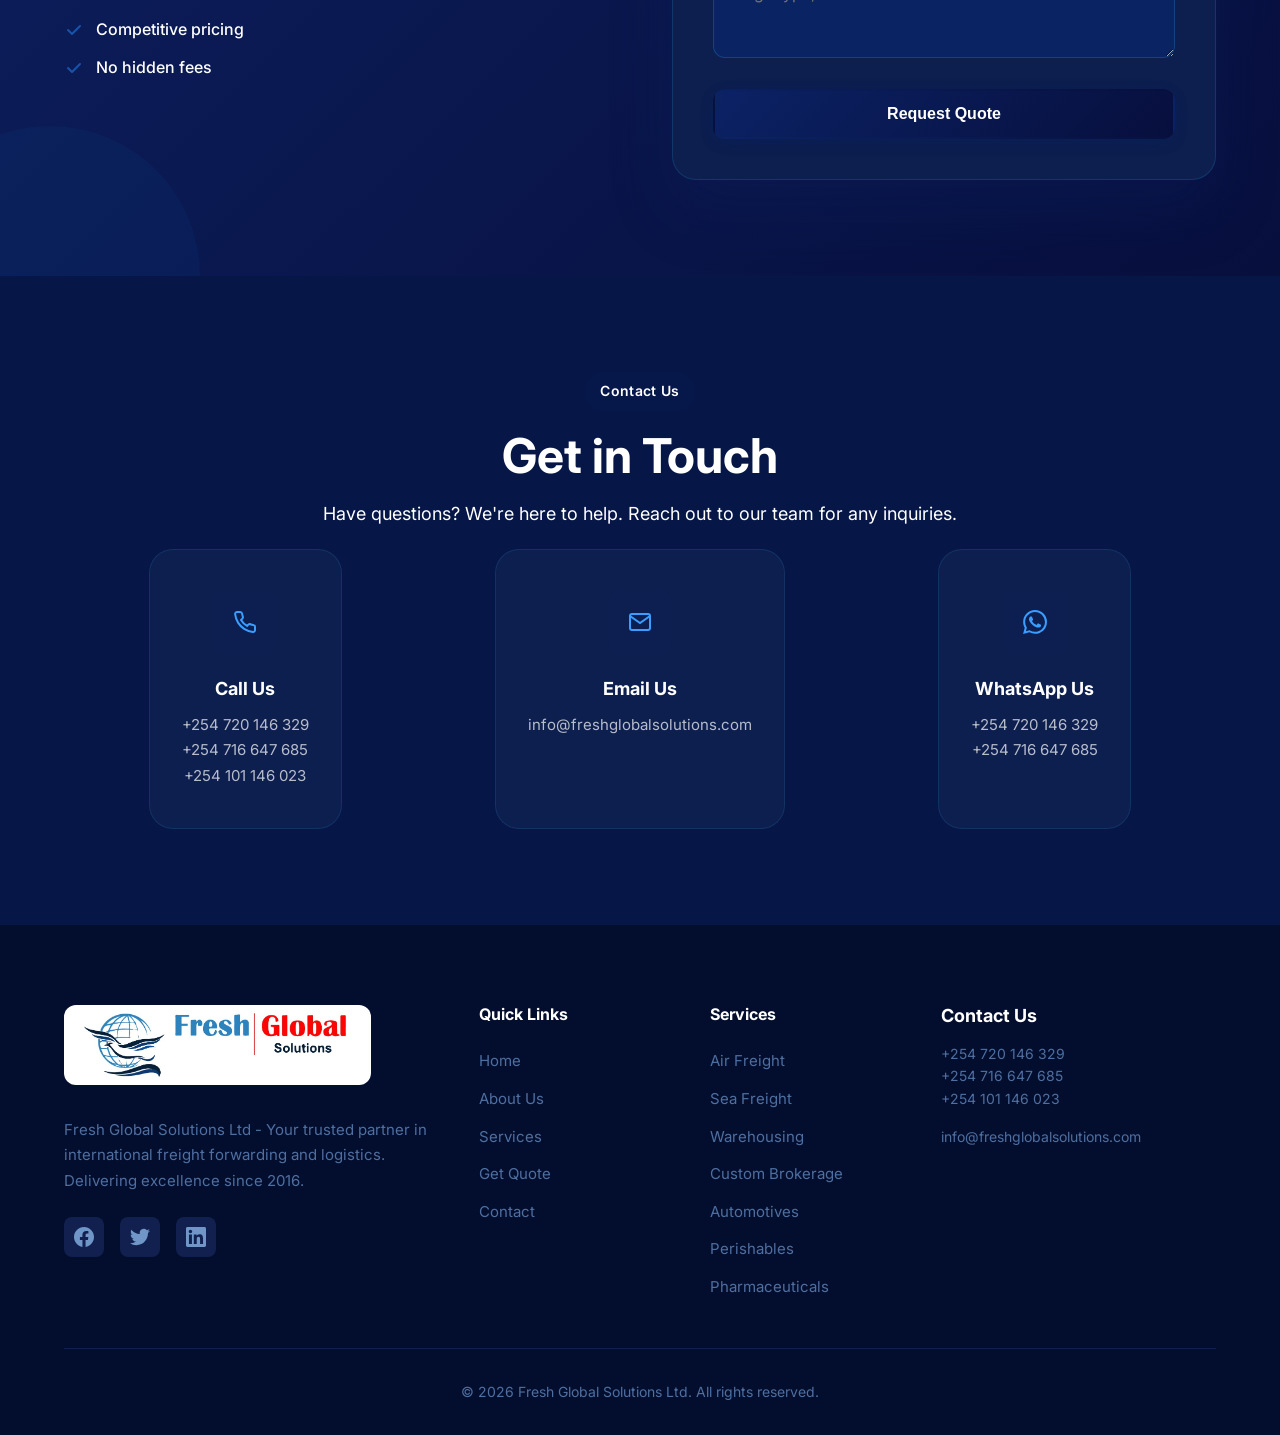
==== commit 3c1a3936: "feat: Add service pages, images, UI improvements, and Formspree integration - Add all service pages " ====
--- a/index.html
+++ b/index.html
@@ -15,7 +15,7 @@
     <nav class="navbar" id="navbar">
         <div class="container nav-container">
             <a href="#" class="logo">
-                <img src="images/Screenshot 2026-02-02 163021.png" alt="Fresh Global Solutions" class="logo-img">
+                <img src="images/PHOTO-2026-02-20-14-39-01.jpg" alt="Fresh Global Solutions" class="logo-img">
             </a>
             <button class="nav-toggle" id="navToggle" aria-label="Toggle navigation">
                 <span></span>
@@ -24,9 +24,22 @@
             </button>
             <ul class="nav-menu" id="navMenu">
                 <li><a href="#home" class="nav-link">Home</a></li>
-                <li><a href="#about" class="nav-link">About</a></li>
-                <li><a href="#services" class="nav-link">Services</a></li>
-                <li><a href="#portfolio" class="nav-link">Operations</a></li>
+                <li><a href="about.html" class="nav-link">About</a></li>
+                <li class="nav-item-dropdown">
+                    <a href="#services" class="nav-link">Services ▾</a>
+                    <div class="nav-dropdown">
+                        <a href="air-freight.html">Air Freight</a>
+                        <a href="sea-freight.html">Sea Freight</a>
+                        <a href="warehousing.html">Warehousing</a>
+                        <a href="customs-brokerage.html">Custom Brokerage</a>
+                        <a href="transport.html">Transport & Distribution</a>
+                        <a href="supply-chain.html">Supply Chain Consultancy</a>
+                        <a href="automotives.html">Automotives</a>
+                        <a href="perishables.html">Perishables</a>
+                        <a href="pharmaceuticals.html">Pharmaceuticals & Healthcare</a>
+                        <a href="project-logistics.html">Project Logistics</a>
+                    </div>
+                </li>
                 <li><a href="#tracking" class="nav-link">Track Shipment</a></li>
                 <li><a href="#contact" class="nav-link">Contact</a></li>
                 <li><a href="#quote" class="nav-link btn-nav">Get Quote</a></li>
@@ -37,15 +50,9 @@
     <!-- Hero Section -->
     <section class="hero" id="home">
         <div class="hero-bg"></div>
-        <div class="hero-slider">
-            <div class="hero-slide active" style="background-image: url('images/logoelements/PHOTO-2026-01-29-11-18-40.jpg');"></div>
-            <div class="hero-slide" style="background-image: url('images/logoelements/PHOTO-2026-01-29-11-19-10.jpg');"></div>
-            <div class="hero-slide" style="background-image: url('images/logoelements/7be5993e-89f9-496f-b85a-1dc8dc16b4f9.jpeg');"></div>
-        </div>
         <div class="container hero-content">
             <div class="hero-text">
-                <span class="hero-badge">....redefining logistics</span>
-                <h1>Moving Freshness <span class="highlight">Across Borders</span></h1>
+                <h1>Redefining <span class="highlight">Logistics</span></h1>
                 <p>Fresh ideas for your supply chain. Local expertise with worldwide capabilities delivering seamless freight forwarding solutions across Eastern Africa and beyond.</p>
                 <div class="hero-buttons">
                     <a href="#services" class="btn btn-primary">Our Services</a>
@@ -76,6 +83,7 @@
             </a>
         </div>
     </section>
+
 
     <!-- About Section -->
     <section class="about" id="about">
@@ -115,7 +123,7 @@
                 </div>
                 <div class="about-image">
                     <div class="image-card has-image">
-                        <img src="images/logoelements/PHOTO-2026-01-29-11-18-40_1.jpg" alt="Fresh Global Solutions Mercedes Axor Fleet" class="about-img">
+                        <img src="images/Screenshot 2026-02-20 121057.png" alt="Fresh Global Solutions Fleet Operations" class="about-img">
                     </div>
                     <div class="about-badge">
                         <span class="badge-number">2016</span>
@@ -143,19 +151,17 @@
                     </div>
                     <h3>Air Freight</h3>
                     <p>Fast and reliable air cargo services for time-sensitive shipments across the globe with real-time tracking.</p>
-                    <a href="#contact" class="service-link">Learn More <span>&rarr;</span></a>
-                </div>
-                <div class="service-card">
-                    <div class="service-icon">
-                        <svg width="32" height="32" viewBox="0 0 24 24" fill="none" stroke="currentColor" stroke-width="2">
-                            <path d="M3 18h1m17 0h1M6 18H4a1 1 0 01-1-1V8a1 1 0 011-1h12l3 6v4a1 1 0 01-1 1h-2"/>
-                            <circle cx="7" cy="18" r="2"/>
-                            <circle cx="17" cy="18" r="2"/>
+                    <a href="air-freight.html" class="service-link">Learn More <span>&rarr;</span></a>
+                </div>
+                <div class="service-card">
+                    <div class="service-icon">
+                        <svg width="32" height="32" viewBox="0 0 24 24" fill="none" stroke="currentColor" stroke-width="2">
+                            <path d="M3 12l2-2m0 0l7-7 7 7M5 10v10a1 1 0 001 1h3m10-11l2 2m-2-2v10a1 1 0 01-1 1h-3m-6 0a1 1 0 001-1v-4a1 1 0 011-1h2a1 1 0 011 1v4a1 1 0 001 1m-6 0h6"/>
                         </svg>
                     </div>
                     <h3>Sea Freight</h3>
                     <p>Cost-effective ocean freight solutions including FCL and LCL options for all cargo types and sizes.</p>
-                    <a href="#contact" class="service-link">Learn More <span>&rarr;</span></a>
+                    <a href="sea-freight.html" class="service-link">Learn More <span>&rarr;</span></a>
                 </div>
                 <div class="service-card">
                     <div class="service-icon">
@@ -166,7 +172,7 @@
                     </div>
                     <h3>Warehousing</h3>
                     <p>Secure storage facilities with inventory management, distribution services, and flexible storage options.</p>
-                    <a href="#contact" class="service-link">Learn More <span>&rarr;</span></a>
+                    <a href="warehousing.html" class="service-link">Learn More <span>&rarr;</span></a>
                 </div>
                 <div class="service-card">
                     <div class="service-icon">
@@ -176,7 +182,7 @@
                     </div>
                     <h3>Custom Brokerage</h3>
                     <p>Expert customs clearance services ensuring compliance and smooth border crossings for your cargo.</p>
-                    <a href="#contact" class="service-link">Learn More <span>&rarr;</span></a>
+                    <a href="customs-brokerage.html" class="service-link">Learn More <span>&rarr;</span></a>
                 </div>
                 <div class="service-card">
                     <div class="service-icon">
@@ -187,7 +193,7 @@
                     </div>
                     <h3>Supply Chain Consultancy</h3>
                     <p>Strategic consulting to optimize your supply chain operations and reduce costs while improving efficiency.</p>
-                    <a href="#contact" class="service-link">Learn More <span>&rarr;</span></a>
+                    <a href="supply-chain.html" class="service-link">Learn More <span>&rarr;</span></a>
                 </div>
                 <div class="service-card">
                     <div class="service-icon">
@@ -200,7 +206,92 @@
                     </div>
                     <h3>Transport & Distribution</h3>
                     <p>Reliable road freight and last-mile delivery services with a modern fleet and experienced drivers.</p>
-                    <a href="#contact" class="service-link">Learn More <span>&rarr;</span></a>
+                    <a href="transport.html" class="service-link">Learn More <span>&rarr;</span></a>
+                </div>
+                <div class="service-card">
+                    <div class="service-icon">
+                        <svg width="32" height="32" viewBox="0 0 24 24" fill="none" stroke="currentColor" stroke-width="2">
+                            <path d="M5 17H3a2 2 0 01-2-2V5a2 2 0 012-2h11a2 2 0 012 2v3m-3 7h8a2 2 0 002-2v-6a2 2 0 00-2-2h-8a2 2 0 00-2 2v6a2 2 0 002 2z"/>
+                            <circle cx="7.5" cy="17.5" r="2.5"/>
+                            <circle cx="17.5" cy="17.5" r="2.5"/>
+                        </svg>
+                    </div>
+                    <h3>Automotives</h3>
+                    <p>Specialized vehicle and automotive parts logistics — from single units to full fleet transportation with expert handling.</p>
+                    <a href="automotives.html" class="service-link">Learn More <span>&rarr;</span></a>
+                </div>
+                <div class="service-card">
+                    <div class="service-icon">
+                        <svg width="32" height="32" viewBox="0 0 24 24" fill="none" stroke="currentColor" stroke-width="2">
+                            <path d="M20.84 4.61a5.5 5.5 0 00-7.78 0L12 5.67l-1.06-1.06a5.5 5.5 0 00-7.78 7.78l1.06 1.06L12 21.23l7.78-7.78 1.06-1.06a5.5 5.5 0 000-7.78z"/>
+                        </svg>
+                    </div>
+                    <h3>Perishables</h3>
+                    <p>Cold chain logistics for fresh produce, flowers, and temperature-sensitive goods — maintaining quality from origin to destination.</p>
+                    <a href="perishables.html" class="service-link">Learn More <span>&rarr;</span></a>
+                </div>
+                <div class="service-card">
+                    <div class="service-icon">
+                        <svg width="32" height="32" viewBox="0 0 24 24" fill="none" stroke="currentColor" stroke-width="2">
+                            <path d="M19 3H5a2 2 0 00-2 2v14a2 2 0 002 2h14a2 2 0 002-2V5a2 2 0 00-2-2zM12 8v8M8 12h8"/>
+                        </svg>
+                    </div>
+                    <h3>Pharmaceuticals & Healthcare</h3>
+                    <p>GDP-compliant pharmaceutical logistics ensuring the integrity and safety of medical products throughout the supply chain.</p>
+                    <a href="pharmaceuticals.html" class="service-link">Learn More <span>&rarr;</span></a>
+                </div>
+            </div>
+        </div>
+    </section>
+
+    <!-- Clients Section -->
+    <section class="clients-section" id="clients">
+        <div class="container">
+            <div class="section-header">
+                <span class="section-badge">Our Clients</span>
+                <h2>Trusted by Leading Organizations</h2>
+                <p>We are proud to serve a diverse portfolio of clients across industries — from multinationals to government agencies and NGOs.</p>
+            </div>
+            <div class="clients-grid">
+                <div class="client-logo">
+                    <div class="client-icon">🏛️</div>
+                    <span>Government of Kenya</span>
+                </div>
+                <div class="client-logo">
+                    <div class="client-icon">🌍</div>
+                    <span>United Nations Agencies</span>
+                </div>
+                <div class="client-logo">
+                    <div class="client-icon">🚑</div>
+                    <span>MSF / Doctors Without Borders</span>
+                </div>
+                <div class="client-logo">
+                    <div class="client-icon">🏗️</div>
+                    <span>Construction Multinationals</span>
+                </div>
+                <div class="client-logo">
+                    <div class="client-icon">🌾</div>
+                    <span>Agricultural Exporters</span>
+                </div>
+                <div class="client-logo">
+                    <div class="client-icon">💊</div>
+                    <span>Pharmaceutical Companies</span>
+                </div>
+                <div class="client-logo">
+                    <div class="client-icon">🚗</div>
+                    <span>Automotive Dealers</span>
+                </div>
+                <div class="client-logo">
+                    <div class="client-icon">🛢️</div>
+                    <span>Energy & Oil Sector</span>
+                </div>
+                <div class="client-logo">
+                    <div class="client-icon">📦</div>
+                    <span>E-Commerce Retailers</span>
+                </div>
+                <div class="client-logo">
+                    <div class="client-icon">🏥</div>
+                    <span>Healthcare Institutions</span>
                 </div>
             </div>
         </div>
@@ -320,70 +411,24 @@
         </div>
     </section>
 
-    <!-- Operations Portfolio Section -->
-    <section class="portfolio" id="portfolio">
-        <div class="container">
-            <div class="section-header">
-                <span class="section-badge">Our Operations</span>
-                <h2>Excellence in Action</h2>
-                <p>From road transport to air freight, see how we handle diverse logistics challenges with precision and expertise.</p>
-            </div>
-            <div class="portfolio-grid">
-                <div class="portfolio-item large">
-                    <img src="images/logoelements/PHOTO-2026-01-29-11-18-40.jpg" alt="Military Equipment Transport">
-                    <div class="portfolio-overlay">
-                        <span class="portfolio-category">Specialized Transport</span>
-                        <h3>Heavy Equipment & Military Logistics</h3>
-                        <p>Expert handling of oversized and sensitive cargo</p>
-                    </div>
-                </div>
-                <div class="portfolio-item">
-                    <img src="images/logoelements/PHOTO-2026-01-29-11-19-10.jpg" alt="Air Freight Operations">
-                    <div class="portfolio-overlay">
-                        <span class="portfolio-category">Air Freight</span>
-                        <h3>Aircraft Loading Operations</h3>
-                        <p>C-130 cargo plane logistics</p>
-                    </div>
-                </div>
-                <div class="portfolio-item">
-                    <img src="images/logoelements/a2f2ad28-b320-4374-9122-99c386e69dc0.jpeg" alt="Warehouse Operations">
-                    <div class="portfolio-overlay">
-                        <span class="portfolio-category">Warehousing</span>
-                        <h3>Forklift Operations</h3>
-                        <p>Efficient cargo handling</p>
-                    </div>
-                </div>
-                <div class="portfolio-item">
-                    <img src="images/logoelements/PHOTO-2026-01-29-11-18-41.jpg" alt="Crane Operations">
-                    <div class="portfolio-overlay">
-                        <span class="portfolio-category">Heavy Lifting</span>
-                        <h3>Crane Operations</h3>
-                        <p>Port & airfield logistics</p>
-                    </div>
-                </div>
-                <div class="portfolio-item large">
-                    <img src="images/logoelements/3c7d763d-b908-4d62-b889-ade4a76b3914.jpeg" alt="Port Logistics">
-                    <div class="portfolio-overlay">
-                        <span class="portfolio-category">Sea Freight</span>
-                        <h3>Port Logistics</h3>
-                        <p>Full container & breakbulk services</p>
-                    </div>
-                </div>
-            </div>
-        </div>
-    </section>
-
     <!-- Team Section -->
     <section class="team" id="team">
         <div class="container">
-            <div class="team-content">
-                <div class="team-image">
-                    <img src="images/logoelements/171ee671-10e4-4187-bedb-9257bbe291b2.jpeg" alt="Fresh Global Solutions Team">
-                    <div class="team-badge">
-                        <span class="badge-number">50+</span>
-                        <span class="badge-text">Professionals</span>
-                    </div>
-                </div>
+            <!-- Full-width horizontal photo marquee -->
+            <div class="team-slideshow" id="teamSlideshow">
+                <div class="team-track">
+                    <img src="images/1ce229dd-7acc-4c4b-a10d-0a76078eb9ba.JPG" alt="Fresh Global Solutions Team" class="team-slide">
+                    <img src="images/377bc757-4d0b-4e24-bafb-095879fe27b2.JPG" alt="Fresh Global Solutions Team" class="team-slide">
+                    <img src="images/9652d85b-af88-4966-86f0-065d4d5fe347.JPG" alt="Fresh Global Solutions Team" class="team-slide">
+                    <img src="images/c411e08e-001f-43ab-be5f-2a62d149b431.JPG" alt="Fresh Global Solutions Team" class="team-slide">
+                    <!-- duplicated for seamless loop -->
+                    <img src="images/1ce229dd-7acc-4c4b-a10d-0a76078eb9ba.JPG" alt="Fresh Global Solutions Team" class="team-slide">
+                    <img src="images/377bc757-4d0b-4e24-bafb-095879fe27b2.JPG" alt="Fresh Global Solutions Team" class="team-slide">
+                    <img src="images/9652d85b-af88-4966-86f0-065d4d5fe347.JPG" alt="Fresh Global Solutions Team" class="team-slide">
+                    <img src="images/c411e08e-001f-43ab-be5f-2a62d149b431.JPG" alt="Fresh Global Solutions Team" class="team-slide">
+                </div>
+            </div>
+            <div class="team-content" style="grid-template-columns:1fr; margin-top:2.5rem;">
                 <div class="team-info">
                     <span class="section-badge">Our Team</span>
                     <h2>Dedicated Professionals</h2>
@@ -415,62 +460,6 @@
                                 <span class="stat-label">Countries Served</span>
                             </div>
                         </div>
-                    </div>
-                </div>
-            </div>
-        </div>
-    </section>
-
-    <!-- Map Section -->
-    <section class="map-section" id="locations">
-        <div class="container">
-            <div class="section-header">
-                <span class="section-badge">Our Locations</span>
-                <h2>Global Presence, Local Expertise</h2>
-                <p>Strategically located to serve your logistics needs across Eastern Africa and beyond.</p>
-            </div>
-            <div class="map-container">
-                <div class="map-wrapper" id="mapWrapper">
-                    <div class="map-overlay">
-                        <h4>Fresh Global HQ</h4>
-                        <p>Nairobi, Kenya</p>
-                    </div>
-                    <iframe
-                        src="https://www.google.com/maps/embed?pb=!1m18!1m12!1m3!1d255282.35853743783!2d36.68258752776498!3d-1.3028617804389252!2m3!1f0!2f0!3f0!3m2!1i1024!2i768!4f13.1!3m3!1m2!1s0x182f1172d84d49a7%3A0xf7cf0254b297924c!2sNairobi%2C%20Kenya!5e0!3m2!1sen!2sus!4v1706000000000!5m2!1sen!2sus"
-                        allowfullscreen=""
-                        loading="lazy"
-                        referrerpolicy="no-referrer-when-downgrade"
-                        title="Fresh Global Solutions Locations">
-                    </iframe>
-                </div>
-                <div class="locations-list">
-                    <h3>
-                        <svg width="24" height="24" viewBox="0 0 24 24" fill="none" stroke="currentColor" stroke-width="2">
-                            <path d="M21 10c0 7-9 13-9 13s-9-6-9-13a9 9 0 0118 0z"/>
-                            <circle cx="12" cy="10" r="3"/>
-                        </svg>
-                        Our Offices
-                    </h3>
-                    <div class="location-item active" data-lat="-1.3028" data-lng="36.8463" data-city="Nairobi">
-                        <h4>Nairobi, Kenya (HQ)</h4>
-                        <p>3rd Floor, Pili Trade Centre, Mombasa Road</p>
-                        <span class="location-contact">+254 720 146 329</span>
-                    </div>
-                    <div class="location-item" data-lat="-4.0435" data-lng="39.6682" data-city="Mombasa">
-                        <h4>Mombasa, Kenya</h4>
-                        <p>Port Area, Moi Avenue</p>
-                        <span class="location-contact">+254 41 234 5678</span>
-                    </div>
-                    <div class="location-item" data-lat="-6.7924" data-lng="39.2083" data-city="Dar es Salaam">
-                        <h4>Dar es Salaam, Tanzania</h4>
-                        <p>Harbour View, City Center</p>
-                        <span class="location-contact">+255 22 211 2233</span>
-                    </div>
-                    <div class="location-item" data-lat="0.3476" data-lng="32.5825" data-city="Kampala">
-                        <h4>Kampala, Uganda</h4>
-                        <p>Industrial Area, Plot 56</p>
-                        <span class="location-contact">+256 41 456 7890</span>
-                    </div>
                 </div>
             </div>
         </div>
@@ -532,6 +521,9 @@
                                     <option value="customs">Custom Brokerage</option>
                                     <option value="transport">Transport & Distribution</option>
                                     <option value="consulting">Supply Chain Consultancy</option>
+                                    <option value="automotives">Automotives</option>
+                                    <option value="perishables">Perishables</option>
+                                    <option value="pharma">Pharmaceuticals & Healthcare</option>
                                 </select>
                             </div>
                         </div>
@@ -555,16 +547,6 @@
                 <p>Have questions? We're here to help. Reach out to our team for any inquiries.</p>
             </div>
             <div class="contact-grid">
-                <div class="contact-card">
-                    <div class="contact-icon">
-                        <svg width="24" height="24" viewBox="0 0 24 24" fill="none" stroke="currentColor" stroke-width="2">
-                            <path d="M21 10c0 7-9 13-9 13s-9-6-9-13a9 9 0 0118 0z"/>
-                            <circle cx="12" cy="10" r="3"/>
-                        </svg>
-                    </div>
-                    <h4>Visit Us</h4>
-                    <p>3rd Floor, Pili Trade Centre<br>Next to Argyle Grand Hotel<br>Mombasa Road, Nairobi</p>
-                </div>
                 <div class="contact-card">
                     <div class="contact-icon">
                         <svg width="24" height="24" viewBox="0 0 24 24" fill="none" stroke="currentColor" stroke-width="2">
@@ -584,6 +566,15 @@
                     <h4>Email Us</h4>
                     <p>info@freshglobalsolutions.com</p>
                 </div>
+                <div class="contact-card">
+                    <div class="contact-icon">
+                        <svg width="24" height="24" viewBox="0 0 24 24" fill="currentColor">
+                            <path d="M17.472 14.382c-.297-.149-1.758-.867-2.03-.967-.273-.099-.471-.148-.67.15-.197.297-.767.966-.94 1.164-.173.199-.347.223-.644.075-.297-.15-1.255-.463-2.39-1.475-.883-.788-1.48-1.761-1.653-2.059-.173-.297-.018-.458.13-.606.134-.133.298-.347.446-.52.149-.174.198-.298.298-.497.099-.198.05-.371-.025-.52-.075-.149-.669-1.612-.916-2.207-.242-.579-.487-.5-.669-.51-.173-.008-.371-.01-.57-.01-.198 0-.52.074-.792.372-.272.297-1.04 1.016-1.04 2.479 0 1.462 1.065 2.875 1.213 3.074.149.198 2.096 3.2 5.077 4.487.709.306 1.262.489 1.694.625.712.227 1.36.195 1.871.118.571-.085 1.758-.719 2.006-1.413.248-.694.248-1.289.173-1.413-.074-.124-.272-.198-.57-.347m-5.421 7.403h-.004a9.87 9.87 0 01-5.031-1.378l-.361-.214-3.741.982.998-3.648-.235-.374a9.86 9.86 0 01-1.51-5.26c.001-5.45 4.436-9.884 9.888-9.884 2.64 0 5.122 1.03 6.988 2.898a9.825 9.825 0 012.893 6.994c-.003 5.45-4.437 9.884-9.885 9.884m8.413-18.297A11.815 11.815 0 0012.05 0C5.495 0 .16 5.335.157 11.892c0 2.096.547 4.142 1.588 5.945L.057 24l6.305-1.654a11.882 11.882 0 005.683 1.448h.005c6.554 0 11.89-5.335 11.893-11.893a11.821 11.821 0 00-3.48-8.413z"/>
+                        </svg>
+                    </div>
+                    <h4>WhatsApp Us</h4>
+                    <p><a href="https://wa.me/254720146329" target="_blank" style="color:inherit;">+254 720 146 329</a><br><a href="https://wa.me/254716647685" target="_blank" style="color:inherit;">+254 716 647 685</a></p>
+                </div>
             </div>
         </div>
     </section>
@@ -594,7 +585,7 @@
             <div class="footer-grid">
                 <div class="footer-brand">
                     <a href="#" class="logo">
-                        <img src="images/Screenshot 2026-02-02 163021.png" alt="Fresh Global Solutions" class="logo-img footer-logo-img">
+                        <img src="images/PHOTO-2026-02-20-14-39-01.jpg" alt="Fresh Global Solutions" class="logo-img footer-logo-img">
                     </a>
                     <p>Fresh Global Solutions Ltd - Your trusted partner in international freight forwarding and logistics. Delivering excellence since 2016.</p>
                     <div class="social-links">
@@ -628,33 +619,44 @@
                 <div class="footer-links">
                     <h4>Services</h4>
                     <ul>
-                        <li><a href="#services">Air Freight</a></li>
-                        <li><a href="#services">Sea Freight</a></li>
-                        <li><a href="#services">Warehousing</a></li>
-                        <li><a href="#services">Custom Brokerage</a></li>
-                        <li><a href="#services">Consulting</a></li>
+                        <li><a href="air-freight.html">Air Freight</a></li>
+                        <li><a href="sea-freight.html">Sea Freight</a></li>
+                        <li><a href="warehousing.html">Warehousing</a></li>
+                        <li><a href="customs-brokerage.html">Custom Brokerage</a></li>
+                        <li><a href="automotives.html">Automotives</a></li>
+                        <li><a href="perishables.html">Perishables</a></li>
+                        <li><a href="pharmaceuticals.html">Pharmaceuticals</a></li>
                     </ul>
                 </div>
                 <div class="footer-newsletter">
-                    <h4>Stay Updated</h4>
-                    <p>Subscribe to our newsletter for industry insights and updates.</p>
-                    <form class="newsletter-form" id="newsletterForm">
-                        <input type="email" placeholder="Enter your email" required>
-                        <button type="submit" aria-label="Subscribe">
-                            <svg width="20" height="20" viewBox="0 0 24 24" fill="none" stroke="currentColor" stroke-width="2">
-                                <line x1="22" y1="2" x2="11" y2="13"/>
-                                <polygon points="22 2 15 22 11 13 2 9 22 2"/>
-                            </svg>
-                        </button>
-                    </form>
+                    <h4>Contact Us</h4>
+                    <p>+254 720 146 329<br>+254 716 647 685<br>+254 101 146 023</p>
+                    <p style="margin-top:0.75rem;">info@freshglobalsolutions.com</p>
                 </div>
             </div>
             <div class="footer-bottom">
-                <p>&copy; 2024 Fresh Global Solutions Ltd. All rights reserved.</p>
+                <p>&copy; 2026 Fresh Global Solutions Ltd. All rights reserved.</p>
             </div>
         </div>
     </footer>
 
     <script src="script.js"></script>
+    <script>
+        // Team photo marquee
+        (function() {
+            var track = document.querySelector('.team-track');
+            if (!track) return;
+            var pos = 0;
+            var speed = 0.5; // px per frame
+            var half = track.scrollWidth / 2;
+            function tick() {
+                pos += speed;
+                if (pos >= half) pos = 0;
+                track.style.transform = 'translateX(-' + pos + 'px)';
+                requestAnimationFrame(tick);
+            }
+            requestAnimationFrame(tick);
+        })();
+    </script>
 </body>
 </html>
--- a/styles.css
+++ b/styles.css
@@ -2,45 +2,46 @@
 /* Color Palette based on brand identity */
 
 :root {
-    /* Primary Colors - Fresh Global Brand Colors */
-    --primary: #0066B3;
-    --primary-dark: #004D8C;
-    --primary-light: #3B8FD4;
-    --secondary: #E31E24;
-    --secondary-dark: #B8191E;
-    --secondary-light: #FF3B41;
-    --navy: #1E3A5F;
-    --navy-light: #2C4A73;
-
-    /* Accent Colors */
-    --accent: #E31E24;
-    --accent-light: #FF4D52;
-
-    /* Neutrals */
+    /* Primary — Deep Navy */
+    --primary: #0B2265;
+    --primary-dark: #070F3D;
+    --primary-light: #1A52A8;
+    /* Accent — Bright Light Blue */
+    --secondary: #3B9EFF;
+    --secondary-dark: #1A7FE8;
+    --secondary-light: #93C8FF;
+    --navy: #0B2265;
+    --navy-light: #1A3A6B;
+
+    /* Accent alias */
+    --accent: #3B9EFF;
+    --accent-light: #93C8FF;
+
+    /* Neutrals — standard grays for white-bg sections */
     --white: #FFFFFF;
-    --gray-50: #F9FAFB;
-    --gray-100: #F3F4F6;
-    --gray-200: #E5E7EB;
-    --gray-300: #D1D5DB;
-    --gray-400: #9CA3AF;
-    --gray-500: #6B7280;
-    --gray-600: #4B5563;
-    --gray-700: #374151;
-    --gray-800: #1F2937;
-    --gray-900: #111827;
+    --gray-50: #F6F9FF;
+    --gray-100: #EDF2FF;
+    --gray-200: #D0DEFF;
+    --gray-300: #A5BFEE;
+    --gray-400: #7096C8;
+    --gray-500: #4E6FA0;
+    --gray-600: #2D5080;
+    --gray-700: #1E3A6B;
+    --gray-800: #122050;
+    --gray-900: #0B2265;
 
     /* Gradients */
-    --gradient-primary: linear-gradient(135deg, var(--primary) 0%, var(--primary-dark) 100%);
-    --gradient-secondary: linear-gradient(135deg, var(--navy) 0%, #152A45 100%);
-    --gradient-hero: linear-gradient(135deg, rgba(30, 58, 95, 0.92) 0%, rgba(21, 42, 69, 0.88) 100%);
-
-    /* Shadows */
-    --shadow-sm: 0 1px 2px 0 rgb(0 0 0 / 0.05);
-    --shadow: 0 1px 3px 0 rgb(0 0 0 / 0.1), 0 1px 2px -1px rgb(0 0 0 / 0.1);
-    --shadow-md: 0 4px 6px -1px rgb(0 0 0 / 0.1), 0 2px 4px -2px rgb(0 0 0 / 0.1);
-    --shadow-lg: 0 10px 15px -3px rgb(0 0 0 / 0.1), 0 4px 6px -4px rgb(0 0 0 / 0.1);
-    --shadow-xl: 0 20px 25px -5px rgb(0 0 0 / 0.1), 0 8px 10px -6px rgb(0 0 0 / 0.1);
-    --shadow-2xl: 0 25px 50px -12px rgb(0 0 0 / 0.25);
+    --gradient-primary: linear-gradient(135deg, #0B2265 0%, #070F3D 100%);
+    --gradient-secondary: linear-gradient(135deg, #0D2060 0%, #070F3D 100%);
+    --gradient-hero: linear-gradient(135deg, rgba(11,34,101,0.93) 0%, rgba(7,15,61,0.87) 100%);
+
+    /* Shadows — navy-tinted */
+    --shadow-sm: 0 1px 3px rgba(11,34,101,0.06);
+    --shadow: 0 2px 8px rgba(11,34,101,0.08);
+    --shadow-md: 0 4px 16px rgba(11,34,101,0.1);
+    --shadow-lg: 0 8px 30px rgba(11,34,101,0.14);
+    --shadow-xl: 0 16px 48px rgba(11,34,101,0.18);
+    --shadow-2xl: 0 30px 60px rgba(11,34,101,0.25);
 
     /* Typography */
     --font-family: 'Inter', -apple-system, BlinkMacSystemFont, 'Segoe UI', Roboto, Oxygen, Ubuntu, sans-serif;
@@ -75,7 +76,7 @@
     font-family: var(--font-family);
     font-size: 16px;
     line-height: 1.6;
-    color: var(--gray-700);
+    color: var(--gray-600);
     background-color: var(--white);
     overflow-x: hidden;
 }
@@ -138,24 +139,24 @@
 .btn-primary {
     background: var(--gradient-primary);
     color: var(--white);
-    box-shadow: var(--shadow-md), 0 4px 14px -3px rgba(0, 102, 179, 0.4);
+    box-shadow: var(--shadow-md), 0 4px 14px -3px rgba(10, 36, 99, 0.4);
 }
 
 .btn-primary:hover {
     transform: translateY(-2px);
-    box-shadow: var(--shadow-lg), 0 8px 20px -4px rgba(0, 102, 179, 0.5);
+    box-shadow: var(--shadow-lg), 0 8px 20px -4px rgba(10, 36, 99, 0.5);
 }
 
 .btn-outline {
     background: transparent;
-    color: var(--white);
-    border-color: rgba(255, 255, 255, 0.3);
+    color: #D10A1F;
+    border-color: #D10A1F;
 }
 
 .btn-outline:hover {
-    background: var(--white);
-    color: var(--secondary);
-    border-color: var(--white);
+    background: #D10A1F;
+    color: var(--white);
+    border-color: #D10A1F;
 }
 
 .btn-full {
@@ -166,7 +167,7 @@
 .section-badge {
     display: inline-block;
     padding: 0.5rem 1rem;
-    background: rgba(0, 102, 179, 0.1);
+    background: rgba(10, 36, 99, 0.1);
     color: var(--primary);
     font-size: 0.875rem;
     font-weight: 600;
@@ -184,7 +185,7 @@
 .section-header {
     text-align: center;
     max-width: 700px;
-    margin: 0 auto 4rem;
+    margin: 0 auto 1.25rem;
 }
 
 .section-header p {
@@ -203,22 +204,23 @@
     right: 0;
     z-index: 1000;
     padding: 1rem 0;
+    background: var(--white);
+    box-shadow: 0 2px 15px rgba(11,34,101,0.1);
     transition: all var(--transition);
 }
 
 .navbar.scrolled {
-    background: rgba(255, 255, 255, 0.98);
-    backdrop-filter: blur(10px);
-    box-shadow: var(--shadow-md);
+    background: var(--white);
+    box-shadow: 0 2px 20px rgba(11,34,101,0.15);
     padding: 0.75rem 0;
 }
 
 .navbar.scrolled .nav-link {
-    color: var(--gray-700);
+    color: var(--primary);
 }
 
 .navbar.scrolled .nav-link:hover {
-    color: var(--primary);
+    color: var(--secondary);
 }
 
 .nav-container {
@@ -262,7 +264,7 @@
 }
 
 .nav-link {
-    color: rgba(255, 255, 255, 0.9);
+    color: var(--primary);
     font-weight: 500;
     font-size: 0.9375rem;
     transition: color var(--transition-fast);
@@ -285,14 +287,14 @@
 }
 
 .btn-nav {
-    background: rgba(255, 255, 255, 0.15);
+    background: var(--primary);
+    color: var(--white) !important;
     padding: 0.625rem 1.25rem;
     border-radius: var(--radius-md);
-    backdrop-filter: blur(4px);
 }
 
 .btn-nav:hover {
-    background: var(--primary);
+    background: var(--primary-dark);
 }
 
 .btn-nav::after {
@@ -312,12 +314,56 @@
 .nav-toggle span {
     width: 24px;
     height: 2px;
-    background: var(--white);
+    background: var(--primary);
     transition: all var(--transition);
 }
 
 .navbar.scrolled .nav-toggle span {
-    background: var(--gray-700);
+    background: var(--primary);
+}
+
+
+/* Blue benefit cards (automotives section) */
+.benefit-card-blue {
+    background: rgba(59, 158, 255, 0.15) !important;
+    border: 1px solid rgba(59, 158, 255, 0.3) !important;
+    color: var(--white);
+}
+
+.benefit-card-blue h4 {
+    color: var(--white);
+}
+
+.benefit-card-blue p {
+    color: rgba(255, 255, 255, 0.8);
+}
+
+.benefit-card-blue .benefit-icon {
+    background: rgba(59, 158, 255, 0.2);
+    color: var(--secondary-light);
+}
+
+/* Team photo marquee */
+.team-slideshow {
+    overflow: hidden;
+    width: 100%;
+    margin-bottom: 2rem;
+    cursor: default;
+}
+
+.team-track {
+    display: flex;
+    gap: 1rem;
+    will-change: transform;
+}
+
+.team-slide {
+    width: 220px;
+    height: 160px;
+    object-fit: cover;
+    border-radius: var(--radius-lg);
+    flex-shrink: 0;
+    display: block;
 }
 
 /* ===================== */
@@ -328,14 +374,14 @@
     display: flex;
     align-items: center;
     position: relative;
-    background: url('https://images.unsplash.com/photo-1586528116311-ad8dd3c8310d?auto=format&fit=crop&w=2000&q=80') center/cover no-repeat;
+    background: url('images/PHOTO-2026-02-28-12-17-38.jpg') center/cover no-repeat;
     overflow: hidden;
 }
 
 .hero-bg {
     position: absolute;
     inset: 0;
-    background: var(--gradient-hero);
+    background: linear-gradient(135deg, rgba(255,255,255,0.50) 0%, rgba(255,255,255,0.35) 100%);
     z-index: 1;
 }
 
@@ -352,30 +398,30 @@
 .hero-badge {
     display: inline-block;
     padding: 0.5rem 1rem;
-    background: rgba(0, 102, 179, 0.2);
+    background: rgba(10, 36, 99, 0.2);
     color: var(--primary-light);
     font-size: 0.875rem;
     font-weight: 600;
     border-radius: var(--radius-full);
     margin-bottom: 1.5rem;
-    border: 1px solid rgba(0, 102, 179, 0.3);
+    border: 1px solid rgba(10, 36, 99, 0.3);
     animation: fadeInUp 0.6s ease forwards;
 }
 
 .hero h1 {
-    color: var(--white);
+    color: #D10A1F;
     margin-bottom: 1.5rem;
     animation: fadeInUp 0.6s ease 0.1s forwards;
     opacity: 0;
 }
 
 .hero h1 .highlight {
-    color: var(--secondary);
+    color: #D10A1F;
     position: relative;
 }
 
 .hero p {
-    color: rgba(255, 255, 255, 0.85);
+    color: #a00818;
     font-size: 1.25rem;
     margin-bottom: 2rem;
     animation: fadeInUp 0.6s ease 0.2s forwards;
@@ -395,7 +441,7 @@
     gap: 3rem;
     margin-top: 4rem;
     padding-top: 3rem;
-    border-top: 1px solid rgba(255, 255, 255, 0.15);
+    border-top: 1px solid rgba(209, 10, 31, 0.3);
     animation: fadeInUp 0.6s ease 0.4s forwards;
     opacity: 0;
 }
@@ -408,13 +454,13 @@
     display: block;
     font-size: 2.5rem;
     font-weight: 800;
-    color: var(--white);
+    color: #D10A1F;
     line-height: 1;
 }
 
 .stat-label {
     font-size: 0.875rem;
-    color: rgba(255, 255, 255, 0.7);
+    color: #a00818;
     margin-top: 0.5rem;
     display: block;
 }
@@ -433,14 +479,14 @@
     flex-direction: column;
     align-items: center;
     gap: 0.5rem;
-    color: rgba(255, 255, 255, 0.7);
+    color: rgba(209, 10, 31, 0.7);
     font-size: 0.75rem;
     text-transform: uppercase;
     letter-spacing: 0.1em;
 }
 
 .hero-scroll:hover a {
-    color: var(--white);
+    color: #D10A1F;
 }
 
 /* ===================== */
@@ -448,7 +494,7 @@
 /* ===================== */
 .about {
     padding: 6rem 0;
-    background: var(--gray-50);
+    background: #e8f4fb;
 }
 
 .about-grid {
@@ -522,6 +568,7 @@
     bottom: -2rem;
     right: -1rem;
     background: var(--white);
+    border: 1px solid var(--gray-200);
     padding: 1.5rem 2rem;
     border-radius: var(--radius-lg);
     box-shadow: var(--shadow-xl);
@@ -547,7 +594,7 @@
 /* ===================== */
 .services {
     padding: 6rem 0;
-    background: var(--white);
+    background: var(--primary);
 }
 
 .services-grid {
@@ -557,8 +604,8 @@
 }
 
 .service-card {
-    background: var(--white);
-    border: 1px solid var(--gray-200);
+    background: rgba(255,255,255,0.06);
+    border: 1px solid rgba(255,255,255,0.11);
     border-radius: var(--radius-xl);
     padding: 2rem;
     transition: all var(--transition);
@@ -579,9 +626,10 @@
 }
 
 .service-card:hover {
-    transform: translateY(-8px);
-    box-shadow: var(--shadow-xl);
-    border-color: transparent;
+    transform: translateY(-6px);
+    background: rgba(255,255,255,0.11);
+    border-color: rgba(59, 158, 255, 0.4);
+    box-shadow: 0 12px 40px rgba(0,0,0,0.3);
 }
 
 .service-card:hover::before {
@@ -591,7 +639,7 @@
 .service-icon {
     width: 64px;
     height: 64px;
-    background: rgba(0, 102, 179, 0.1);
+    background: rgba(59,158,255,0.15);
     border-radius: var(--radius-md);
     display: flex;
     align-items: center;
@@ -601,7 +649,7 @@
 }
 
 .service-icon svg {
-    color: var(--primary);
+    color: var(--secondary);
     transition: all var(--transition);
 }
 
@@ -615,16 +663,17 @@
 
 .service-card h3 {
     margin-bottom: 0.75rem;
+    color: var(--white);
 }
 
 .service-card p {
-    color: var(--gray-500);
+    color: rgba(255,255,255,0.65);
     font-size: 0.9375rem;
     margin-bottom: 1.5rem;
 }
 
 .service-link {
-    color: var(--primary);
+    color: var(--secondary);
     font-weight: 600;
     font-size: 0.875rem;
     display: inline-flex;
@@ -646,6 +695,31 @@
 .why-us {
     padding: 6rem 0;
     background: var(--gray-50);
+}
+
+/* Dark section text overrides */
+.services .section-header h2,
+.services .section-header p,
+.services .section-badge,
+.tracking-container .section-badge,
+.gallery-section .section-header h2,
+.gallery-section .section-header p,
+.gallery-section .section-badge,
+.map-section .section-header h2,
+.map-section .section-header p,
+.map-section .section-badge {
+    color: var(--white);
+}
+.services .section-header p,
+.gallery-section .section-header p,
+.map-section .section-header p {
+    color: rgba(255,255,255,0.65);
+}
+.services .section-badge,
+.gallery-section .section-badge,
+.map-section .section-badge {
+    background: rgba(255,255,255,0.1);
+    border: 1px solid rgba(255,255,255,0.15);
 }
 
 .why-us-grid {
@@ -675,21 +749,21 @@
     padding: 1.5rem;
     display: flex;
     gap: 1rem;
-    box-shadow: var(--shadow);
+    box-shadow: var(--shadow-md);
     transition: all var(--transition);
-    border: 1px solid transparent;
+    border: 1px solid var(--gray-200);
 }
 
 .why-card:hover {
     transform: translateY(-4px);
     box-shadow: var(--shadow-lg);
-    border-color: rgba(0, 102, 179, 0.2);
+    border-color: var(--secondary);
 }
 
 .why-icon {
     width: 56px;
     height: 56px;
-    background: rgba(0, 102, 179, 0.1);
+    background: linear-gradient(135deg, rgba(11,34,101,0.08) 0%, rgba(59,158,255,0.12) 100%);
     border-radius: var(--radius);
     display: flex;
     align-items: center;
@@ -717,7 +791,7 @@
 /* ===================== */
 .tracking {
     padding: 6rem 0;
-    background: var(--white);
+    background: var(--primary-dark);
 }
 
 .tracking-container {
@@ -736,12 +810,12 @@
     right: -20%;
     width: 400px;
     height: 400px;
-    background: rgba(0, 102, 179, 0.1);
+    background: rgba(10, 36, 99, 0.1);
     border-radius: 50%;
 }
 
 .tracking-container .section-badge {
-    background: rgba(0, 102, 179, 0.2);
+    background: rgba(10, 36, 99, 0.2);
     color: var(--primary-light);
 }
 
@@ -777,7 +851,7 @@
 
 .tracking-form input:focus {
     outline: none;
-    box-shadow: var(--shadow-lg), 0 0 0 3px rgba(0, 102, 179, 0.3);
+    box-shadow: var(--shadow-lg), 0 0 0 3px rgba(10, 36, 99, 0.3);
 }
 
 .tracking-form button {
@@ -812,10 +886,11 @@
 }
 
 .tracking-card {
-    background: var(--white);
+    background: rgba(255,255,255,0.05);
     border-radius: var(--radius-lg);
     padding: 2rem;
-    box-shadow: var(--shadow-xl);
+    box-shadow: 0 8px 32px rgba(0,0,0,0.3);
+    border: 1px solid rgba(255,255,255,0.1);
 }
 
 .tracking-header {
@@ -823,18 +898,18 @@
     justify-content: space-between;
     align-items: start;
     padding-bottom: 1.5rem;
-    border-bottom: 1px solid var(--gray-200);
+    border-bottom: 1px solid rgba(255,255,255,0.12);
     margin-bottom: 1.5rem;
 }
 
 .tracking-info h3 {
-    color: var(--gray-900);
+    color: var(--white);
     margin-bottom: 0.25rem;
 }
 
 .tracking-id {
     font-size: 0.875rem;
-    color: var(--gray-500);
+    color: rgba(255,255,255,0.6);
 }
 
 .tracking-status {
@@ -850,7 +925,7 @@
 }
 
 .tracking-status.delivered {
-    background: rgba(0, 102, 179, 0.1);
+    background: rgba(10, 36, 99, 0.1);
     color: var(--primary);
 }
 
@@ -866,7 +941,7 @@
     top: 0;
     bottom: 0;
     width: 2px;
-    background: var(--gray-200);
+    background: rgba(255,255,255,0.15);
 }
 
 .timeline-item {
@@ -884,9 +959,9 @@
     top: 0;
     width: 16px;
     height: 16px;
-    background: var(--gray-300);
+    background: rgba(255,255,255,0.2);
     border-radius: 50%;
-    border: 3px solid var(--white);
+    border: 3px solid rgba(255,255,255,0.1);
 }
 
 .timeline-item.completed .timeline-dot {
@@ -900,13 +975,13 @@
 
 .timeline-content h4 {
     font-size: 0.9375rem;
-    color: var(--gray-900);
+    color: var(--white);
     margin-bottom: 0.25rem;
 }
 
 .timeline-content p {
     font-size: 0.8125rem;
-    color: var(--gray-500);
+    color: rgba(255,255,255,0.65);
 }
 
 /* Tracking Route Display */
@@ -920,8 +995,9 @@
     justify-content: center;
     gap: 2rem;
     padding: 1.5rem;
-    background: var(--gray-50);
+    background: rgba(255,255,255,0.06);
     border-radius: var(--radius-md);
+    border: 1px solid rgba(255,255,255,0.1);
 }
 
 .route-info {
@@ -933,7 +1009,7 @@
     font-size: 0.75rem;
     text-transform: uppercase;
     letter-spacing: 0.05em;
-    color: var(--gray-500);
+    color: rgba(255,255,255,0.6);
     margin-bottom: 0.25rem;
 }
 
@@ -941,7 +1017,7 @@
     display: block;
     font-size: 1rem;
     font-weight: 600;
-    color: var(--gray-900);
+    color: var(--white);
 }
 
 .route-arrow {
@@ -989,7 +1065,7 @@
 }
 
 .carrier-type.sea {
-    background: rgba(0, 102, 179, 0.1);
+    background: rgba(10, 36, 99, 0.1);
     color: var(--primary);
 }
 
@@ -1123,7 +1199,9 @@
     box-shadow: var(--shadow-xl);
     aspect-ratio: 4/3;
     object-fit: cover;
-}
+    object-position: center;
+}
+
 
 .team-badge {
     position: absolute;
@@ -1176,13 +1254,14 @@
     padding: 1rem 1.5rem;
     background: var(--white);
     border-radius: var(--radius-md);
-    box-shadow: var(--shadow);
+    box-shadow: var(--shadow-md);
+    border: 1px solid var(--gray-200);
 }
 
 .team-stat .stat-icon {
     width: 48px;
     height: 48px;
-    background: rgba(0, 102, 179, 0.1);
+    background: linear-gradient(135deg, rgba(11,34,101,0.08) 0%, rgba(59,158,255,0.12) 100%);
     border-radius: var(--radius);
     display: flex;
     align-items: center;
@@ -1234,12 +1313,13 @@
     padding: 0;
     background: none;
     overflow: hidden;
+    aspect-ratio: unset;
 }
 
 .image-card.has-image .about-img {
     width: 100%;
-    height: 100%;
-    object-fit: cover;
+    height: auto;
+    display: block;
     border-radius: var(--radius-xl);
 }
 
@@ -1248,7 +1328,7 @@
 /* ===================== */
 .map-section {
     padding: 6rem 0;
-    background: var(--gray-50);
+    background: #0A2463;
 }
 
 .map-container {
@@ -1276,7 +1356,8 @@
     position: absolute;
     top: 1rem;
     left: 1rem;
-    background: var(--white);
+    background: #0D1F4F;
+    border: 1px solid rgba(58, 190, 255, 0.2);
     padding: 1rem 1.5rem;
     border-radius: var(--radius-md);
     box-shadow: var(--shadow-lg);
@@ -1284,17 +1365,18 @@
 }
 
 .map-overlay h4 {
-    color: var(--primary);
+    color: var(--white);
     margin-bottom: 0.25rem;
 }
 
 .map-overlay p {
     font-size: 0.875rem;
-    color: var(--gray-600);
+    color: rgba(255,255,255,0.8);
 }
 
 .locations-list {
-    background: var(--white);
+    background: rgba(255,255,255,0.06);
+    border: 1px solid rgba(255,255,255,0.12);
     border-radius: var(--radius-xl);
     padding: 2rem;
     box-shadow: var(--shadow-lg);
@@ -1305,16 +1387,17 @@
     display: flex;
     align-items: center;
     gap: 0.75rem;
+    color: var(--white);
 }
 
 .locations-list h3 svg {
-    color: var(--primary);
+    color: var(--secondary);
 }
 
 .location-item {
     padding: 1.25rem;
     border-radius: var(--radius-md);
-    background: var(--gray-50);
+    background: rgba(255,255,255,0.05);
     margin-bottom: 1rem;
     cursor: pointer;
     transition: all var(--transition);
@@ -1327,12 +1410,12 @@
 
 .location-item:hover,
 .location-item.active {
-    background: rgba(0, 102, 179, 0.05);
-    border-color: rgba(0, 102, 179, 0.3);
+    background: rgba(58, 190, 255, 0.08);
+    border-color: rgba(58, 190, 255, 0.3);
 }
 
 .location-item h4 {
-    color: var(--gray-900);
+    color: var(--white);
     margin-bottom: 0.25rem;
     display: flex;
     align-items: center;
@@ -1343,13 +1426,13 @@
     content: '';
     width: 8px;
     height: 8px;
-    background: var(--primary);
+    background: var(--secondary);
     border-radius: 50%;
 }
 
 .location-item p {
     font-size: 0.875rem;
-    color: var(--gray-500);
+    color: rgba(255,255,255,0.65);
     padding-left: 1rem;
 }
 
@@ -1357,7 +1440,7 @@
     margin-top: 0.5rem;
     padding-left: 1rem;
     font-size: 0.8125rem;
-    color: var(--primary);
+    color: var(--secondary);
     font-weight: 500;
 }
 
@@ -1378,7 +1461,7 @@
     right: -100px;
     width: 400px;
     height: 400px;
-    background: rgba(0, 102, 179, 0.1);
+    background: rgba(10, 36, 99, 0.1);
     border-radius: 50%;
 }
 
@@ -1432,7 +1515,8 @@
 }
 
 .quote-form-wrapper {
-    background: var(--white);
+    background: #0D1F4F;
+    border: 1px solid rgba(58, 190, 255, 0.15);
     border-radius: var(--radius-xl);
     padding: 2.5rem;
     box-shadow: var(--shadow-2xl);
@@ -1457,7 +1541,7 @@
     display: block;
     font-size: 0.875rem;
     font-weight: 600;
-    color: var(--gray-700);
+    color: rgba(255,255,255,0.85);
     margin-bottom: 0.5rem;
 }
 
@@ -1466,12 +1550,13 @@
 .form-group textarea {
     width: 100%;
     padding: 0.875rem 1rem;
-    border: 1px solid var(--gray-300);
+    border: 1px solid rgba(58, 190, 255, 0.2);
     border-radius: var(--radius-md);
     font-size: 1rem;
     font-family: inherit;
     transition: all var(--transition-fast);
-    background: var(--white);
+    background: #0A2463;
+    color: var(--white);
 }
 
 .form-group input:focus,
@@ -1479,7 +1564,7 @@
 .form-group textarea:focus {
     outline: none;
     border-color: var(--primary);
-    box-shadow: 0 0 0 3px rgba(0, 102, 179, 0.1);
+    box-shadow: 0 0 0 3px rgba(10, 36, 99, 0.1);
 }
 
 .form-group textarea {
@@ -1492,35 +1577,42 @@
 /* ===================== */
 .contact {
     padding: 6rem 0;
-    background: var(--white);
+    background: #061646;
+}
+
+.contact .section-header h2,
+.contact .section-header p,
+.contact .section-badge {
+    color: var(--white);
 }
 
 .contact-grid {
     display: grid;
     grid-template-columns: repeat(3, 1fr);
     gap: 2rem;
+    justify-items: center;
 }
 
 .contact-card {
     text-align: center;
     padding: 2.5rem 2rem;
     border-radius: var(--radius-xl);
-    background: var(--gray-50);
+    background: #0D1F4F;
     transition: all var(--transition);
-    border: 1px solid transparent;
+    border: 1px solid rgba(58, 190, 255, 0.12);
 }
 
 .contact-card:hover {
-    background: var(--white);
-    border-color: rgba(0, 102, 179, 0.2);
-    box-shadow: var(--shadow-lg);
+    background: #122461;
+    border-color: rgba(58, 190, 255, 0.35);
+    box-shadow: 0 0 24px rgba(58, 190, 255, 0.12);
     transform: translateY(-4px);
 }
 
 .contact-icon {
     width: 64px;
     height: 64px;
-    background: rgba(0, 102, 179, 0.1);
+    background: rgba(10, 36, 99, 0.1);
     border-radius: var(--radius-md);
     display: flex;
     align-items: center;
@@ -1529,16 +1621,16 @@
 }
 
 .contact-icon svg {
-    color: var(--primary);
+    color: var(--secondary);
 }
 
 .contact-card h4 {
     margin-bottom: 0.75rem;
-    color: var(--gray-900);
+    color: var(--white);
 }
 
 .contact-card p {
-    color: var(--gray-500);
+    color: rgba(255,255,255,0.7);
     font-size: 0.9375rem;
     line-height: 1.7;
 }
@@ -1547,9 +1639,9 @@
 /* FOOTER */
 /* ===================== */
 .footer {
-    background: var(--gray-900);
+    background: #030E2E;
     padding: 5rem 0 2rem;
-    color: var(--gray-400);
+    color: var(--gray-500);
 }
 
 .footer-grid {
@@ -1770,7 +1862,7 @@
         width: 80%;
         max-width: 320px;
         height: 100vh;
-        background: var(--white);
+        background: #061646;
         flex-direction: column;
         padding: 5rem 2rem 2rem;
         box-shadow: var(--shadow-2xl);
@@ -1782,7 +1874,7 @@
     }
 
     .nav-menu .nav-link {
-        color: var(--gray-700);
+        color: rgba(255, 255, 255, 0.9);
         font-size: 1.125rem;
         padding: 0.75rem 0;
     }
@@ -1845,7 +1937,7 @@
 
     .portfolio-overlay {
         opacity: 1;
-        background: linear-gradient(to top, rgba(30, 58, 95, 0.9) 0%, rgba(30, 58, 95, 0.3) 60%, transparent 100%);
+        background: linear-gradient(to top, rgba(10, 36, 99, 0.9) 0%, rgba(10, 36, 99, 0.3) 60%, transparent 100%);
     }
 
     .team-stats {
@@ -1993,3 +2085,688 @@
 .toast.error .toast-icon {
     color: #EF4444;
 }
+
+/* ===================== */
+/* CLIENTS SECTION */
+/* ===================== */
+.clients-section {
+    padding: 5rem 0;
+    background: var(--gray-50);
+}
+
+.clients-grid {
+    display: grid;
+    grid-template-columns: repeat(5, 1fr);
+    gap: 2rem;
+    align-items: center;
+    margin-top: 3rem;
+}
+
+.client-logo {
+    display: flex;
+    flex-direction: column;
+    align-items: center;
+    justify-content: center;
+    padding: 1.75rem 1.5rem;
+    background: var(--white);
+    border: 1px solid var(--gray-200);
+    border-radius: var(--radius-lg);
+    transition: all var(--transition);
+    text-align: center;
+    min-height: 100px;
+    box-shadow: var(--shadow-sm);
+}
+
+.client-logo:hover {
+    border-color: var(--primary-light);
+    box-shadow: var(--shadow-md);
+    transform: translateY(-4px);
+}
+
+.client-logo span {
+    font-weight: 600;
+    font-size: 0.875rem;
+    color: var(--gray-700);
+    letter-spacing: 0.3px;
+}
+
+.client-logo .client-icon {
+    font-size: 2rem;
+    margin-bottom: 0.5rem;
+}
+
+/* ===================== */
+/* GALLERY SECTION */
+/* ===================== */
+.gallery-section {
+    padding: 5rem 0;
+    background: #061646;
+}
+
+.gallery-grid {
+    display: grid;
+    grid-template-columns: repeat(4, 1fr);
+    grid-auto-rows: 250px;
+    gap: 1rem;
+    margin-top: 3rem;
+}
+
+.gallery-item {
+    position: relative;
+    overflow: hidden;
+    border-radius: var(--radius-lg);
+    cursor: pointer;
+}
+
+.gallery-item.wide {
+    grid-column: span 2;
+}
+
+.gallery-item.tall {
+    grid-row: span 2;
+}
+
+.gallery-item img {
+    width: 100%;
+    height: 100%;
+    object-fit: cover;
+    transition: transform 0.5s ease;
+}
+
+.gallery-item:hover img {
+    transform: scale(1.08);
+}
+
+.gallery-overlay {
+    position: absolute;
+    inset: 0;
+    background: linear-gradient(to top, rgba(10, 36, 99, 0.85) 0%, transparent 60%);
+    opacity: 0;
+    transition: opacity var(--transition);
+    display: flex;
+    align-items: flex-end;
+    padding: 1.5rem;
+}
+
+.gallery-item:hover .gallery-overlay {
+    opacity: 1;
+}
+
+.gallery-overlay p {
+    color: var(--white);
+    font-weight: 600;
+    font-size: 0.9375rem;
+}
+
+/* Lightbox */
+.lightbox {
+    display: none;
+    position: fixed;
+    inset: 0;
+    background: rgba(6, 22, 70, 0.95);
+    z-index: 9999;
+    align-items: center;
+    justify-content: center;
+}
+
+.lightbox.active {
+    display: flex;
+}
+
+.lightbox-img {
+    max-width: 90vw;
+    max-height: 90vh;
+    object-fit: contain;
+    border-radius: var(--radius-lg);
+}
+
+.lightbox-close {
+    position: absolute;
+    top: 1.5rem;
+    right: 1.5rem;
+    background: rgba(255,255,255,0.15);
+    border: none;
+    color: white;
+    width: 44px;
+    height: 44px;
+    border-radius: 50%;
+    cursor: pointer;
+    font-size: 1.5rem;
+    display: flex;
+    align-items: center;
+    justify-content: center;
+}
+
+/* ===================== */
+/* SERVICE PAGE STYLES */
+/* ===================== */
+.service-hero {
+    min-height: 100vh;
+    display: flex;
+    align-items: center;
+    background-color: var(--primary-dark);
+    background-size: cover;
+    background-position: center;
+    background-repeat: no-repeat;
+    position: relative;
+    overflow: hidden;
+    padding: 8rem 0 4rem;
+}
+
+.service-hero::before {
+    content: '';
+    position: absolute;
+    inset: 0;
+    background: rgba(0,0,0,0.25);
+    z-index: 0;
+}
+
+.service-hero .container {
+    position: relative;
+    z-index: 1;
+}
+
+.service-hero-content {
+    position: relative;
+    z-index: 1;
+    color: var(--white);
+    max-width: 700px;
+}
+
+.service-hero-content .section-badge {
+    background: rgba(58, 190, 255, 0.2);
+    color: var(--secondary);
+    border: 1px solid rgba(58, 190, 255, 0.3);
+}
+
+.service-hero-content h1 {
+    color: var(--white);
+    margin: 1rem 0 1.5rem;
+}
+
+.service-hero-content p {
+    font-size: 1.125rem;
+    color: rgba(255,255,255,0.85);
+    line-height: 1.7;
+}
+
+.service-detail {
+    padding: 1.75rem 0;
+    background: #e8f4fb;
+}
+
+.service-detail-grid {
+    display: grid;
+    grid-template-columns: 1fr 1fr;
+    gap: 2rem;
+    align-items: start;
+}
+
+.service-detail-content h2 {
+    color: var(--primary);
+    margin-bottom: 0.75rem;
+}
+
+.service-detail-content p {
+    color: var(--gray-600);
+    line-height: 1.7;
+    margin-bottom: 0.875rem;
+}
+
+.service-features-list {
+    margin-top: 0.875rem;
+}
+
+.service-features-list li {
+    display: flex;
+    gap: 0.75rem;
+    align-items: flex-start;
+    padding: 0.5rem 0;
+    border-bottom: 1px solid var(--gray-200);
+    color: var(--gray-700);
+    font-size: 0.9375rem;
+}
+
+.service-features-list li:last-child {
+    border-bottom: none;
+}
+
+.service-features-list svg {
+    color: var(--secondary);
+    flex-shrink: 0;
+    margin-top: 2px;
+}
+
+.service-detail-image img {
+    width: 100%;
+    height: auto;
+    display: block;
+    border-radius: var(--radius-xl);
+}
+
+.service-benefits {
+    padding: 1.75rem 0;
+    background: #d4ebf7;
+}
+
+.benefits-grid {
+    display: grid;
+    grid-template-columns: repeat(3, 1fr);
+    gap: 1rem;
+    margin-top: 1rem;
+}
+
+.benefit-card {
+    background: var(--white);
+    padding: 1rem;
+    border-radius: var(--radius-xl);
+    border: 1px solid var(--gray-200);
+    text-align: center;
+    transition: all var(--transition);
+    box-shadow: var(--shadow-md);
+}
+
+.benefit-card:hover {
+    border-color: var(--primary-light);
+    box-shadow: var(--shadow-lg);
+    transform: translateY(-4px);
+}
+
+.benefit-card .benefit-icon {
+    width: 40px;
+    height: 40px;
+    background: linear-gradient(135deg, rgba(11,34,101,0.08) 0%, rgba(59,158,255,0.12) 100%);
+    border-radius: var(--radius-lg);
+    display: flex;
+    align-items: center;
+    justify-content: center;
+    margin: 0 auto 0.625rem;
+    color: var(--primary);
+}
+
+.benefit-card h4 {
+    margin-bottom: 0.375rem;
+    color: var(--gray-900);
+}
+
+.benefit-card p {
+    color: var(--gray-500);
+    font-size: 0.9375rem;
+    line-height: 1.6;
+}
+
+.service-cta {
+    padding: 2rem 0;
+    background: var(--gradient-primary);
+    text-align: center;
+    color: var(--white);
+}
+
+.service-cta h2 {
+    color: var(--white);
+    margin-bottom: 0.625rem;
+}
+
+.service-cta p {
+    color: rgba(255,255,255,0.85);
+    font-size: 1rem;
+    margin-bottom: 1.25rem;
+    max-width: 600px;
+    margin-left: auto;
+    margin-right: auto;
+}
+
+/* Services submenu */
+.nav-item-dropdown {
+    position: relative;
+}
+
+.nav-dropdown {
+    position: absolute;
+    top: calc(100% + 1rem);
+    left: 50%;
+    transform: translateX(-50%);
+    background: #0D1F4F;
+    border: 1px solid rgba(58, 190, 255, 0.18);
+    border-radius: var(--radius-lg);
+    box-shadow: 0 20px 40px rgba(0,0,0,0.5);
+    min-width: 240px;
+    padding: 0.5rem;
+    opacity: 0;
+    visibility: hidden;
+    transition: all var(--transition);
+    z-index: 100;
+}
+
+.nav-item-dropdown:hover .nav-dropdown {
+    opacity: 1;
+    visibility: visible;
+    top: calc(100% + 0.5rem);
+}
+
+.nav-dropdown a {
+    display: block;
+    padding: 0.625rem 1rem;
+    color: rgba(255,255,255,0.85);
+    font-size: 0.9rem;
+    border-radius: var(--radius);
+    transition: all var(--transition-fast);
+}
+
+.nav-dropdown a:hover {
+    background: rgba(58, 190, 255, 0.1);
+    color: var(--secondary);
+    padding-left: 1.25rem;
+}
+
+/* Responsive gallery */
+@media (max-width: 1024px) {
+    .gallery-grid {
+        grid-template-columns: repeat(3, 1fr);
+    }
+    .clients-grid {
+        grid-template-columns: repeat(3, 1fr);
+    }
+    .benefits-grid {
+        grid-template-columns: repeat(2, 1fr);
+    }
+    .service-detail-grid {
+        grid-template-columns: 1fr;
+    }
+}
+
+@media (max-width: 768px) {
+    .gallery-grid {
+        grid-template-columns: repeat(2, 1fr);
+        grid-auto-rows: 180px;
+    }
+    .gallery-item.wide {
+        grid-column: span 1;
+    }
+    .clients-grid {
+        grid-template-columns: repeat(2, 1fr);
+    }
+    .benefits-grid {
+        grid-template-columns: 1fr;
+    }
+    .nav-dropdown {
+        position: static;
+        transform: none;
+        box-shadow: none;
+        background: var(--gray-50);
+        opacity: 1;
+        visibility: visible;
+        padding-left: 1rem;
+    }
+}
+
+@media (max-width: 480px) {
+    .gallery-grid {
+        grid-template-columns: 1fr;
+        grid-auto-rows: 220px;
+    }
+    .clients-grid {
+        grid-template-columns: repeat(2, 1fr);
+    }
+}
+
+/* ===================== */
+/* GALLERY PAGE */
+/* ===================== */
+.gallery-filters {
+    display: flex;
+    gap: 0.75rem;
+    flex-wrap: wrap;
+    justify-content: center;
+    margin-top: 2rem;
+    margin-bottom: 3rem;
+}
+
+.filter-btn {
+    padding: 0.5rem 1.25rem;
+    border-radius: var(--radius-full);
+    border: 1px solid rgba(255,255,255,0.25);
+    background: rgba(255,255,255,0.08);
+    color: rgba(255,255,255,0.8);
+    font-size: 0.875rem;
+    font-weight: 500;
+    cursor: pointer;
+    transition: all var(--transition-fast);
+}
+
+.filter-btn:hover,
+.filter-btn.active {
+    background: var(--secondary);
+    border-color: var(--secondary);
+    color: var(--white);
+}
+
+/* ===================== */
+/* ABOUT PAGE */
+/* ===================== */
+.mission-section {
+    padding: 6rem 0;
+    background: var(--white);
+}
+
+.mission-grid {
+    display: grid;
+    grid-template-columns: 1fr 1fr;
+    gap: 5rem;
+    align-items: center;
+}
+
+.mission-content h2 {
+    color: var(--primary);
+    margin-bottom: 1.5rem;
+}
+
+.mission-content p {
+    color: var(--gray-600);
+    line-height: 1.8;
+    margin-bottom: 1.25rem;
+}
+
+.mission-image img {
+    width: 100%;
+    height: auto;
+    display: block;
+    border-radius: var(--radius-xl);
+    box-shadow: var(--shadow-xl);
+}
+
+.values-section {
+    padding: 6rem 0;
+    background: var(--gray-50);
+}
+
+.values-grid {
+    display: grid;
+    grid-template-columns: repeat(3, 1fr);
+    gap: 2rem;
+    margin-top: 3rem;
+}
+
+.value-card {
+    background: var(--white);
+    border-radius: var(--radius-xl);
+    padding: 2.5rem 2rem;
+    text-align: center;
+    border: 1px solid var(--gray-200);
+    box-shadow: var(--shadow-md);
+    transition: all var(--transition);
+}
+
+.value-card:hover {
+    transform: translateY(-6px);
+    border-color: var(--primary-light);
+    box-shadow: var(--shadow-lg);
+}
+
+.value-icon {
+    width: 72px;
+    height: 72px;
+    background: linear-gradient(135deg, rgba(11,34,101,0.08) 0%, rgba(59,158,255,0.14) 100%);
+    border-radius: var(--radius-lg);
+    display: flex;
+    align-items: center;
+    justify-content: center;
+    margin: 0 auto 1.5rem;
+}
+
+.value-icon svg {
+    color: var(--primary);
+}
+
+.value-card h3 {
+    color: var(--gray-900);
+    margin-bottom: 0.75rem;
+    font-size: 1.125rem;
+}
+
+.value-card p {
+    color: var(--gray-500);
+    font-size: 0.9375rem;
+    line-height: 1.6;
+}
+
+.numbers-section {
+    padding: 6rem 0;
+    background: var(--primary);
+}
+
+.numbers-grid {
+    display: grid;
+    grid-template-columns: repeat(4, 1fr);
+    gap: 2rem;
+    text-align: center;
+}
+
+.number-stat {
+    padding: 2.5rem 1.5rem;
+    border-radius: var(--radius-xl);
+    background: rgba(255,255,255,0.07);
+    border: 1px solid rgba(255,255,255,0.12);
+    transition: all var(--transition);
+}
+
+.number-stat:hover {
+    background: rgba(255,255,255,0.11);
+    border-color: rgba(59,158,255,0.35);
+}
+
+.number-stat .big-number {
+    display: block;
+    font-size: 3rem;
+    font-weight: 800;
+    color: var(--white);
+    line-height: 1;
+    margin-bottom: 0.5rem;
+}
+
+.number-stat .big-number span {
+    color: var(--secondary);
+}
+
+.number-stat .stat-desc {
+    display: block;
+    font-size: 0.9375rem;
+    color: rgba(255,255,255,0.75);
+    font-weight: 500;
+}
+
+.milestones-section {
+    padding: 6rem 0;
+    background: var(--white);
+}
+
+.milestones-timeline {
+    position: relative;
+    margin-top: 4rem;
+    padding-left: 3rem;
+}
+
+.milestones-timeline::before {
+    content: '';
+    position: absolute;
+    left: 7px;
+    top: 0;
+    bottom: 0;
+    width: 3px;
+    background: linear-gradient(to bottom, var(--primary), var(--secondary));
+    border-radius: 2px;
+}
+
+.milestone-item {
+    position: relative;
+    padding-bottom: 3rem;
+    padding-left: 2rem;
+}
+
+.milestone-item:last-child {
+    padding-bottom: 0;
+}
+
+.milestone-dot {
+    position: absolute;
+    left: -3.25rem;
+    top: 0.25rem;
+    width: 20px;
+    height: 20px;
+    background: var(--white);
+    border: 3px solid var(--primary);
+    border-radius: 50%;
+    box-shadow: 0 0 0 4px rgba(11,34,101,0.1);
+}
+
+.milestone-year {
+    display: inline-block;
+    padding: 0.25rem 0.875rem;
+    background: var(--primary);
+    color: var(--white);
+    font-size: 0.8125rem;
+    font-weight: 700;
+    border-radius: var(--radius-full);
+    margin-bottom: 0.75rem;
+    letter-spacing: 0.05em;
+}
+
+.milestone-item h4 {
+    color: var(--gray-900);
+    margin-bottom: 0.5rem;
+    font-size: 1.125rem;
+}
+
+.milestone-item p {
+    color: var(--gray-500);
+    font-size: 0.9375rem;
+    line-height: 1.65;
+    max-width: 600px;
+}
+
+@media (max-width: 1024px) {
+    .mission-grid,
+    .values-grid {
+        grid-template-columns: 1fr;
+        gap: 3rem;
+    }
+    .numbers-grid {
+        grid-template-columns: repeat(2, 1fr);
+    }
+    .values-grid {
+        grid-template-columns: repeat(2, 1fr);
+    }
+}
+
+@media (max-width: 768px) {
+    .values-grid,
+    .numbers-grid {
+        grid-template-columns: 1fr;
+    }
+    .milestones-timeline {
+        padding-left: 2rem;
+    }
+    .milestone-dot {
+        left: -2.25rem;
+    }
+}
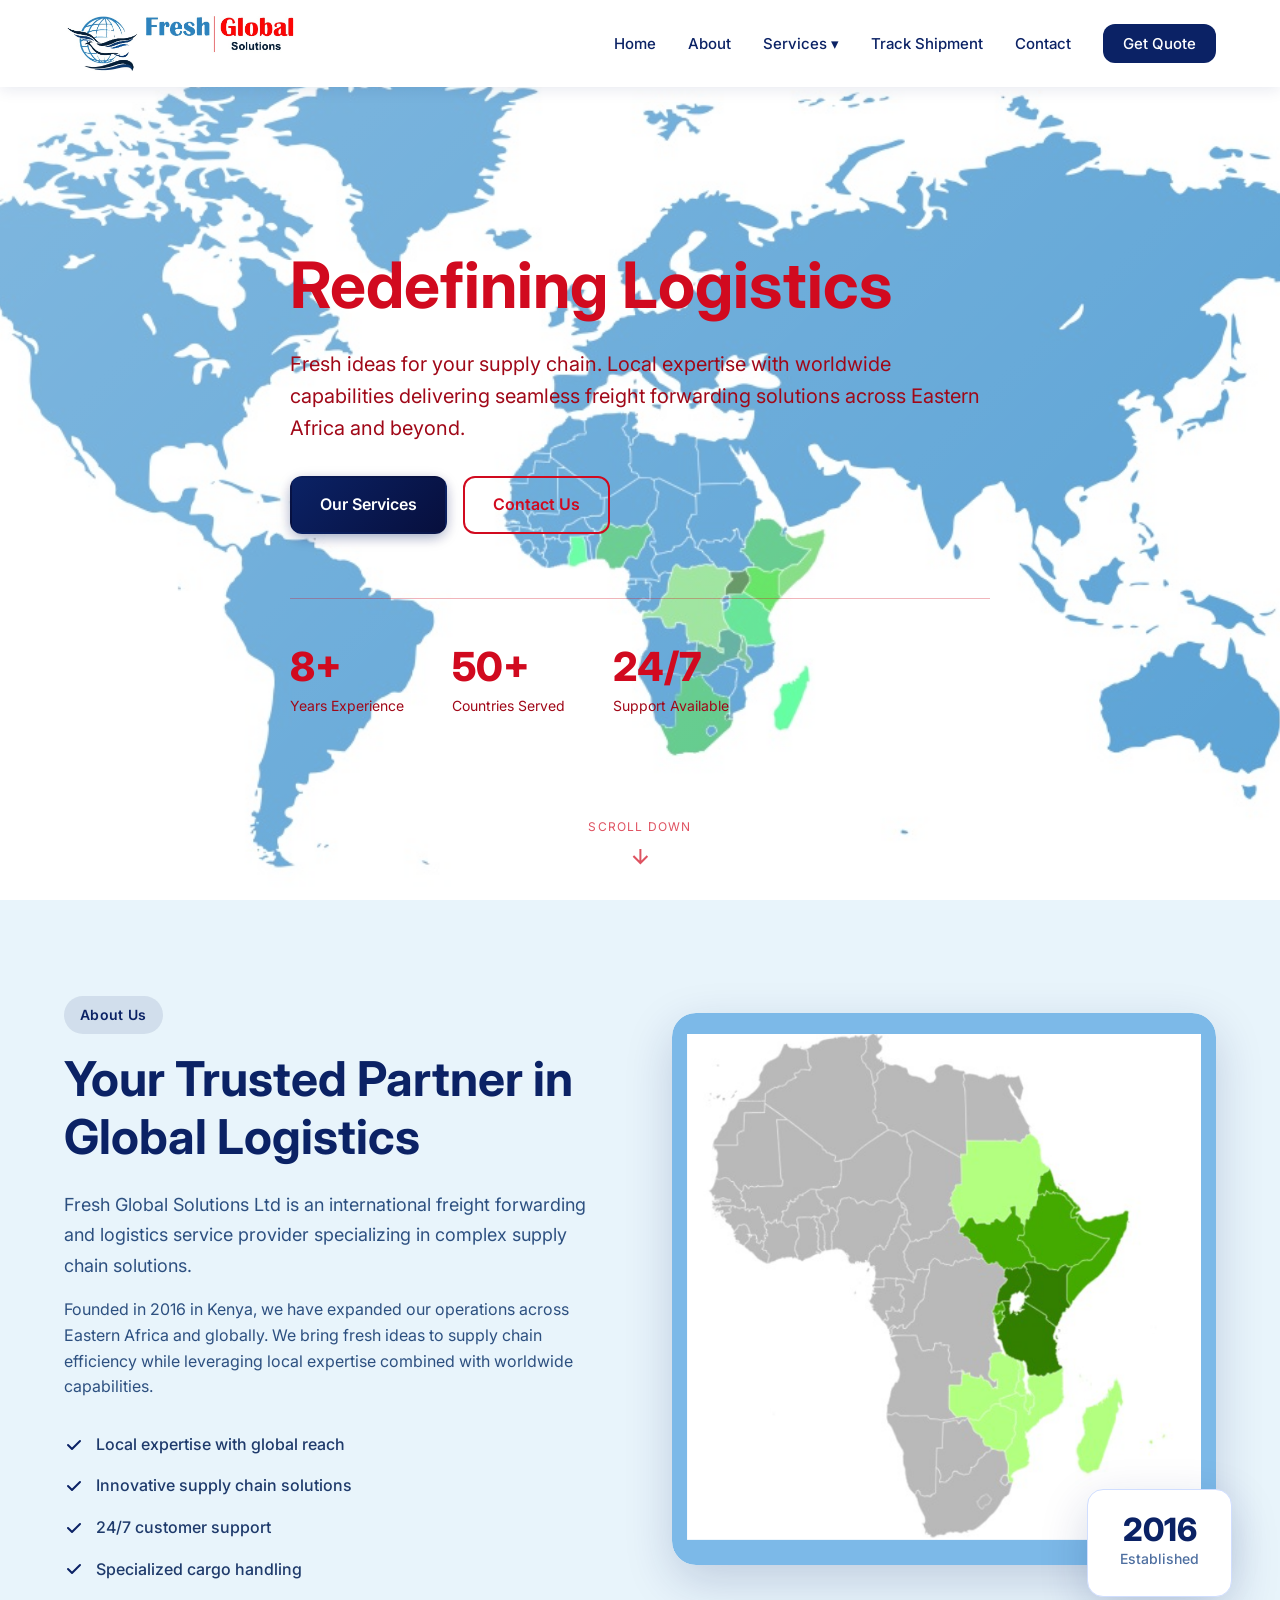
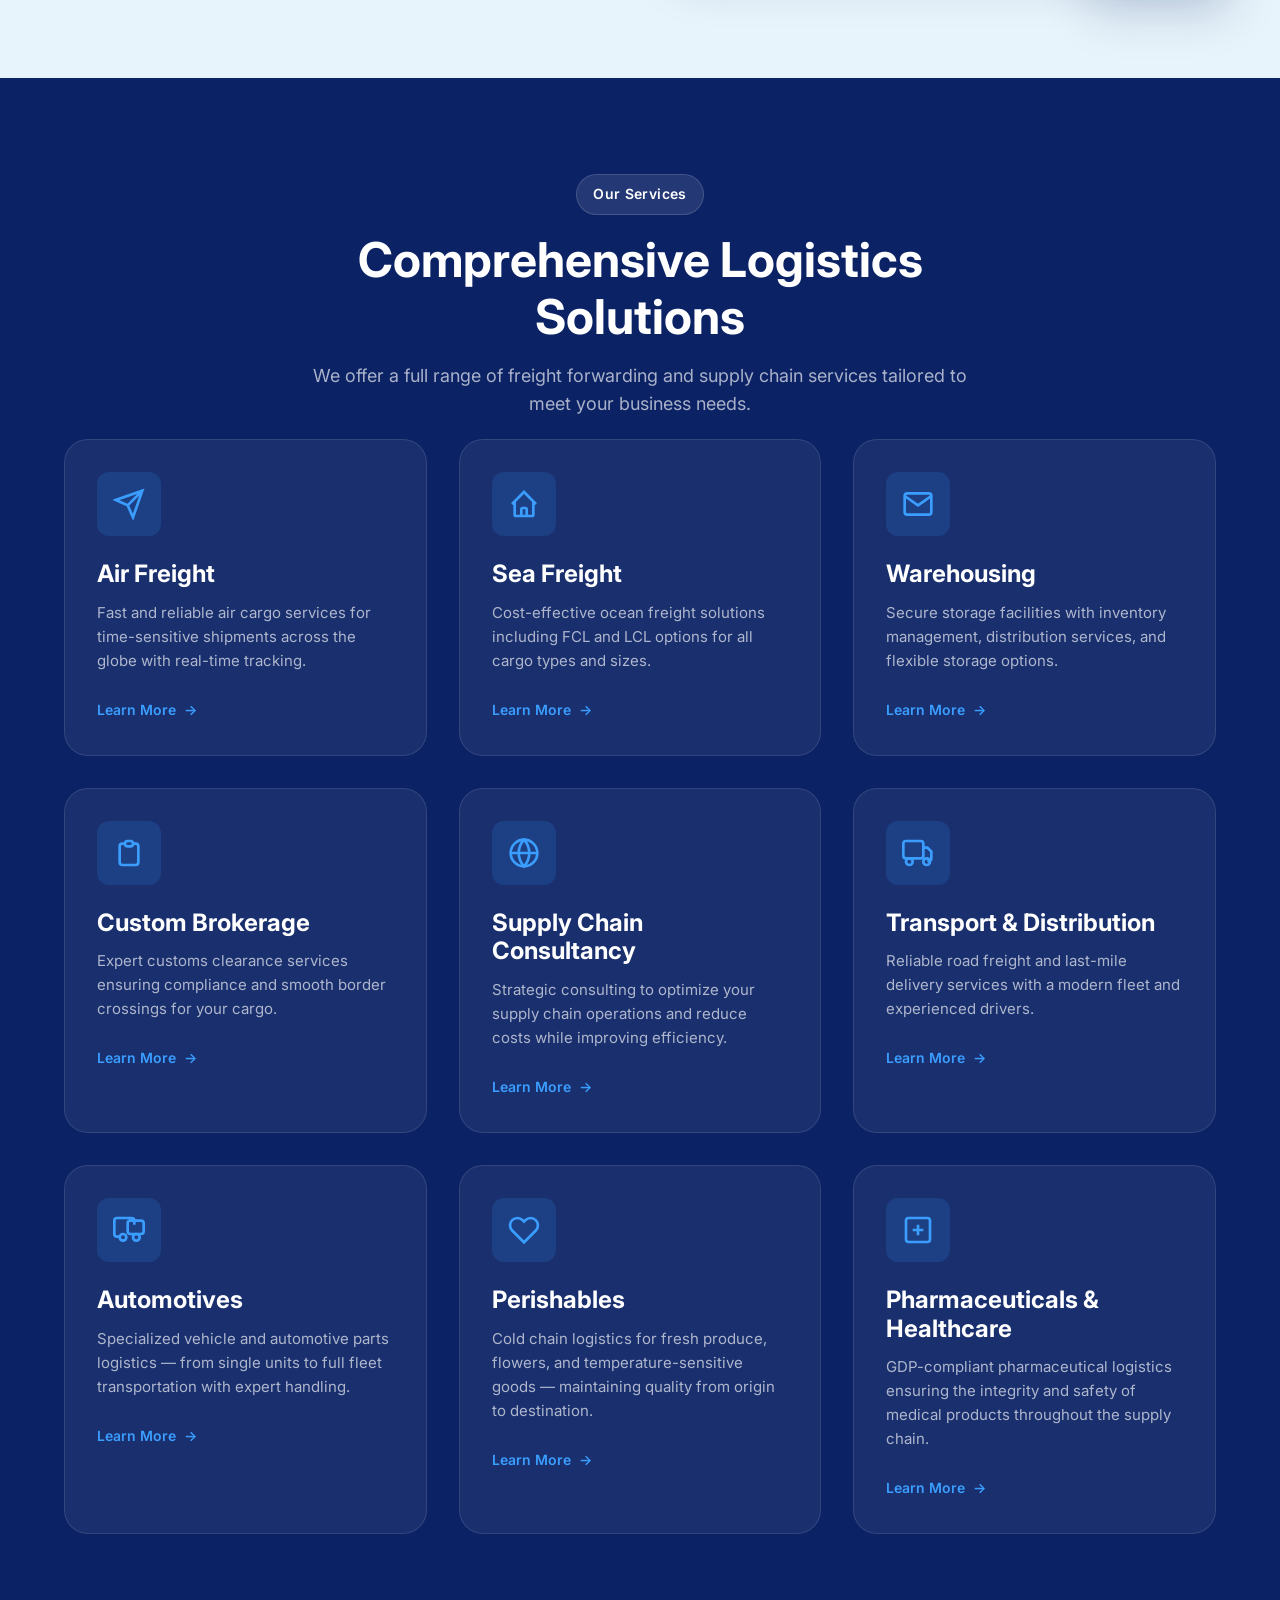
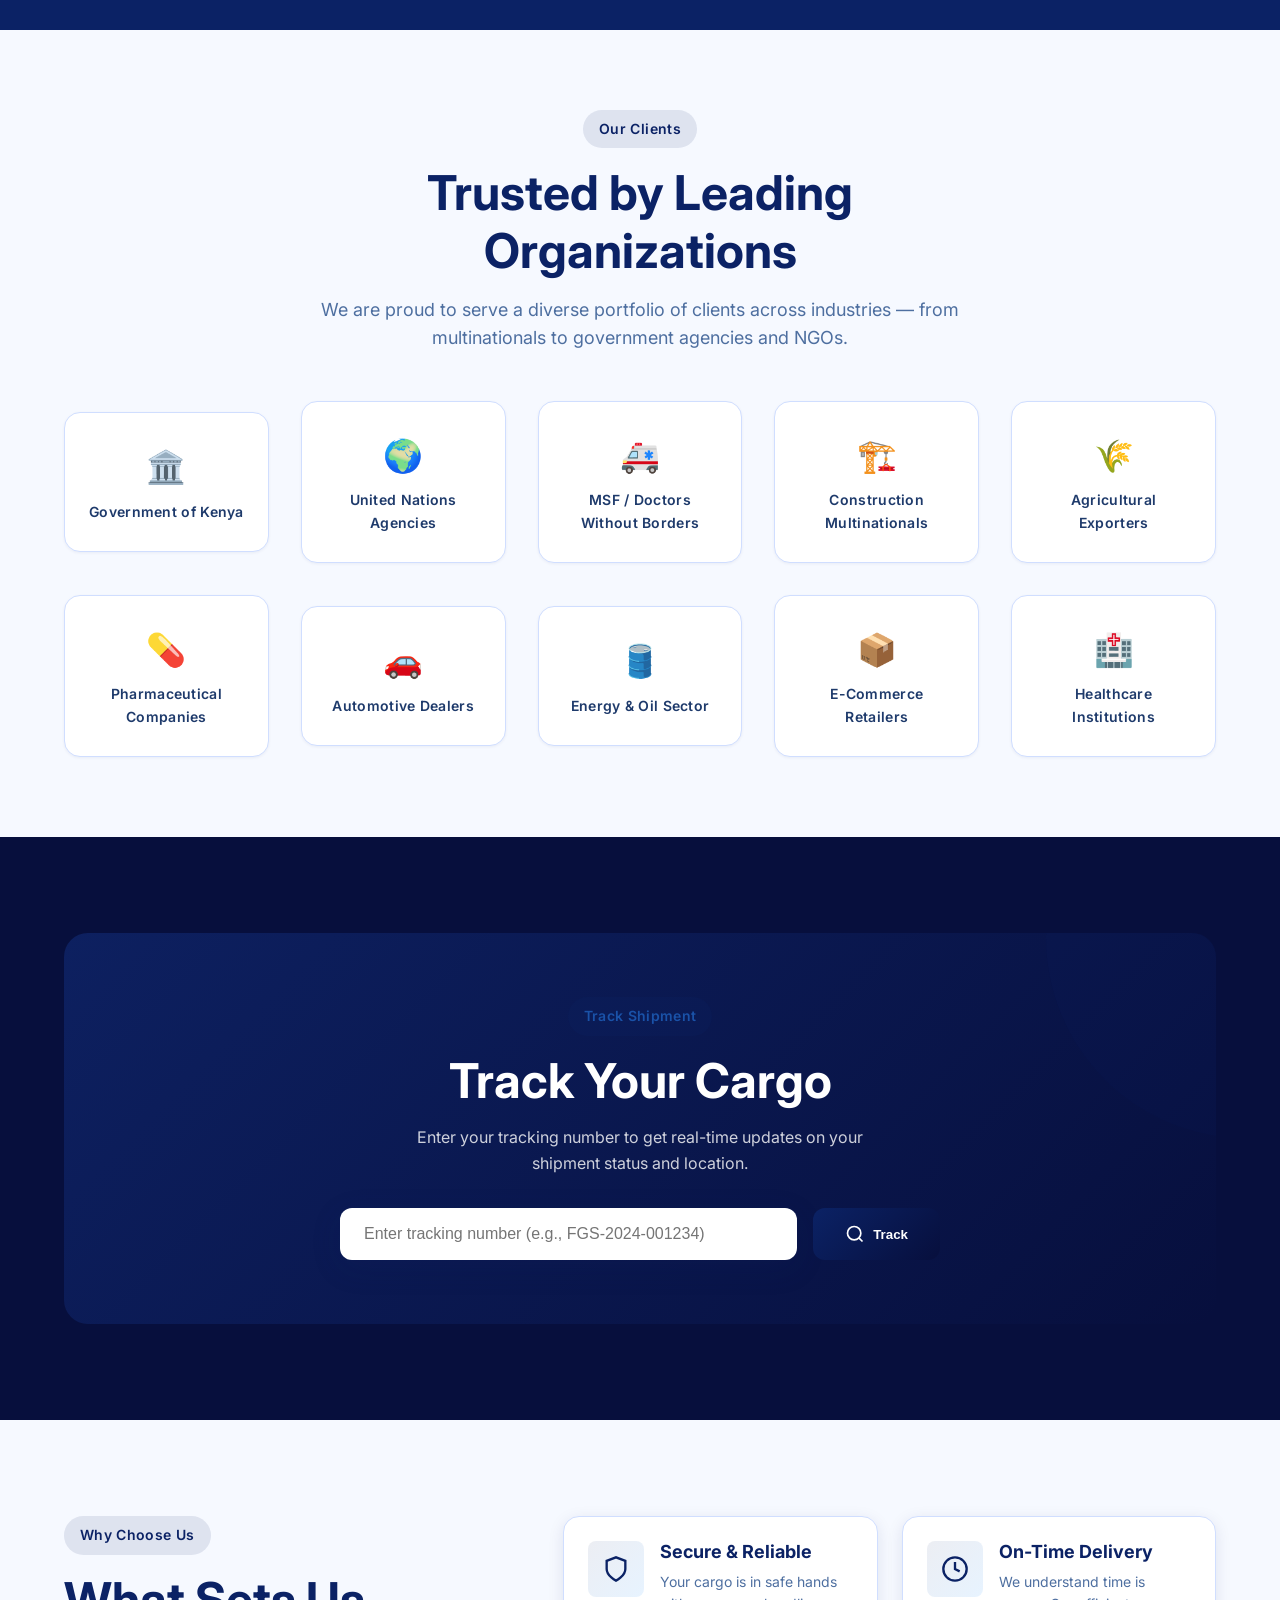
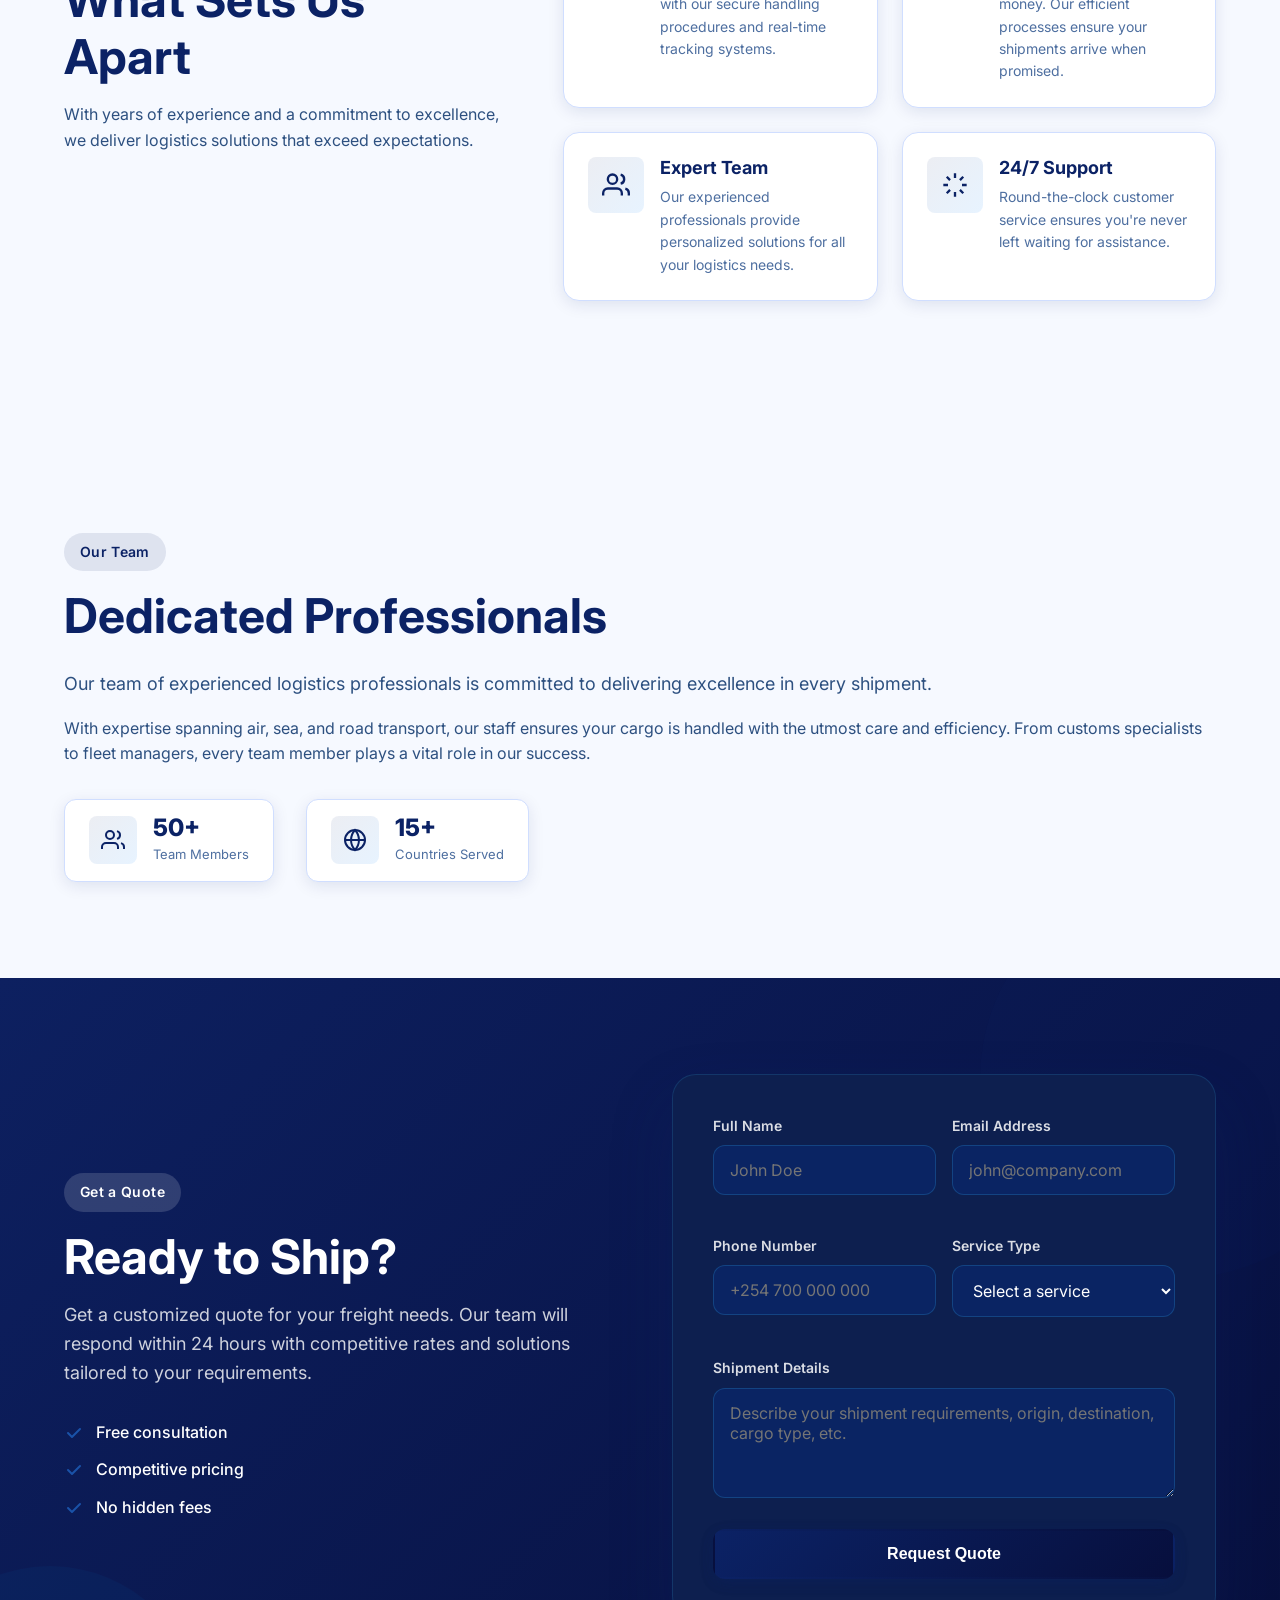
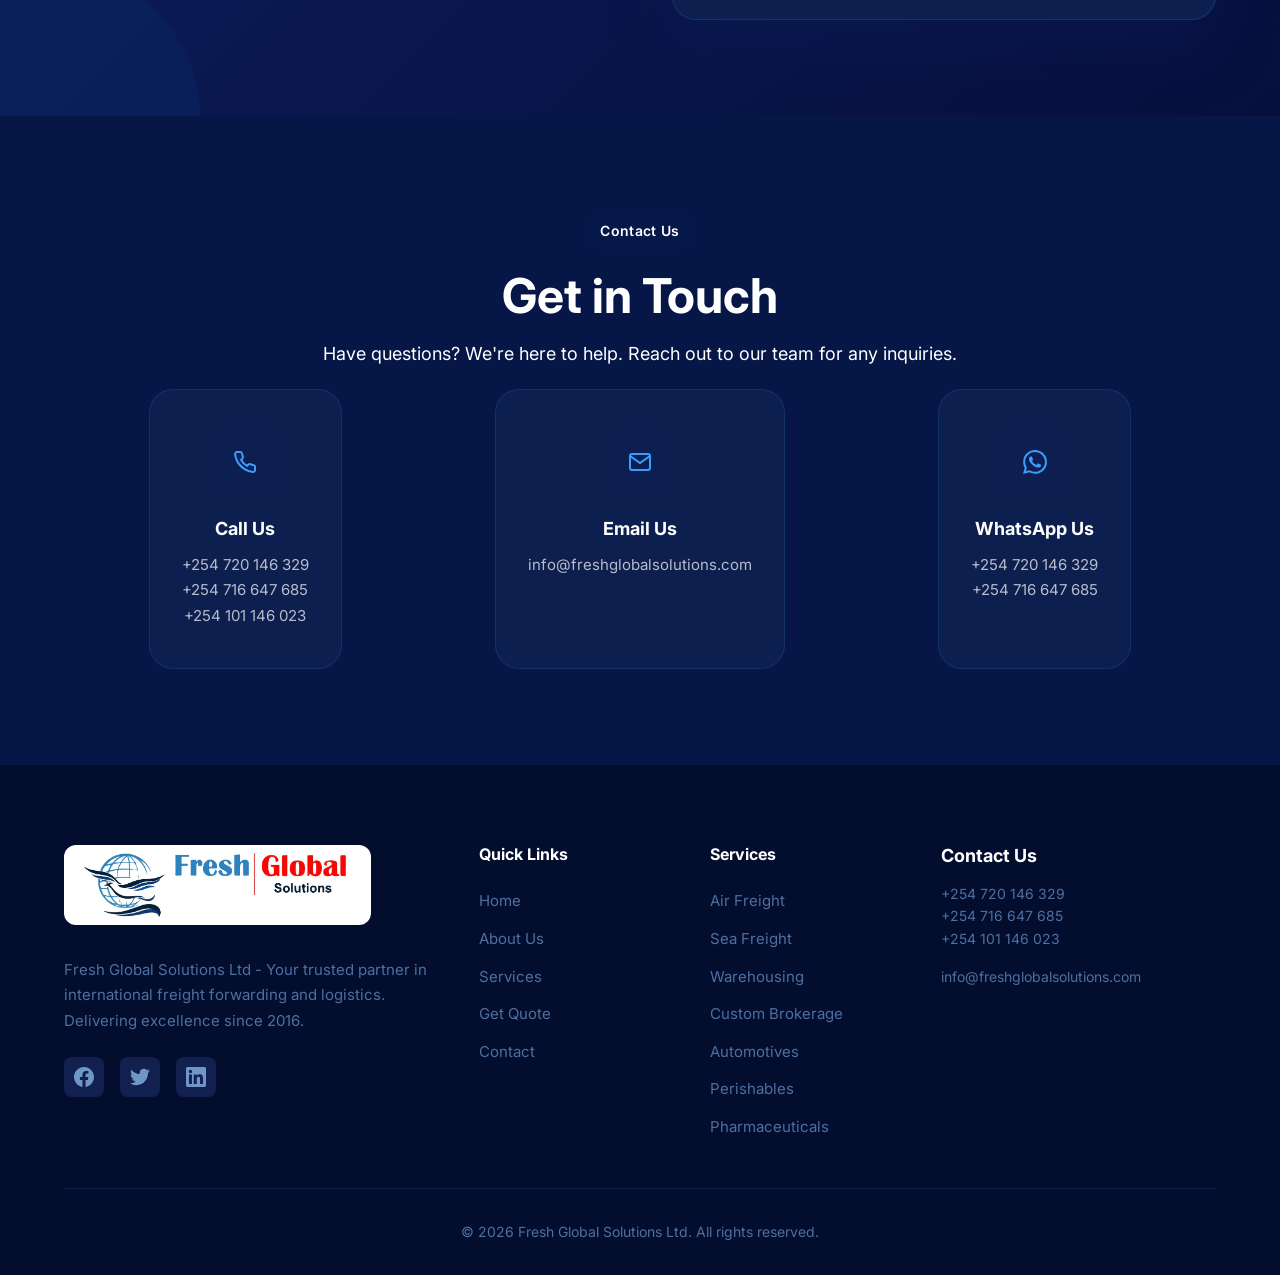
==== commit 725bb9a3: "feat: Add operational photo galleries to transport and project logistics pages, remove homepage slid" ====
--- a/index.html
+++ b/index.html
@@ -414,21 +414,7 @@
     <!-- Team Section -->
     <section class="team" id="team">
         <div class="container">
-            <!-- Full-width horizontal photo marquee -->
-            <div class="team-slideshow" id="teamSlideshow">
-                <div class="team-track">
-                    <img src="images/1ce229dd-7acc-4c4b-a10d-0a76078eb9ba.JPG" alt="Fresh Global Solutions Team" class="team-slide">
-                    <img src="images/377bc757-4d0b-4e24-bafb-095879fe27b2.JPG" alt="Fresh Global Solutions Team" class="team-slide">
-                    <img src="images/9652d85b-af88-4966-86f0-065d4d5fe347.JPG" alt="Fresh Global Solutions Team" class="team-slide">
-                    <img src="images/c411e08e-001f-43ab-be5f-2a62d149b431.JPG" alt="Fresh Global Solutions Team" class="team-slide">
-                    <!-- duplicated for seamless loop -->
-                    <img src="images/1ce229dd-7acc-4c4b-a10d-0a76078eb9ba.JPG" alt="Fresh Global Solutions Team" class="team-slide">
-                    <img src="images/377bc757-4d0b-4e24-bafb-095879fe27b2.JPG" alt="Fresh Global Solutions Team" class="team-slide">
-                    <img src="images/9652d85b-af88-4966-86f0-065d4d5fe347.JPG" alt="Fresh Global Solutions Team" class="team-slide">
-                    <img src="images/c411e08e-001f-43ab-be5f-2a62d149b431.JPG" alt="Fresh Global Solutions Team" class="team-slide">
-                </div>
-            </div>
-            <div class="team-content" style="grid-template-columns:1fr; margin-top:2.5rem;">
+<div class="team-content" style="grid-template-columns:1fr; margin-top:2.5rem;">
                 <div class="team-info">
                     <span class="section-badge">Our Team</span>
                     <h2>Dedicated Professionals</h2>
@@ -641,22 +627,5 @@
     </footer>
 
     <script src="script.js"></script>
-    <script>
-        // Team photo marquee
-        (function() {
-            var track = document.querySelector('.team-track');
-            if (!track) return;
-            var pos = 0;
-            var speed = 0.5; // px per frame
-            var half = track.scrollWidth / 2;
-            function tick() {
-                pos += speed;
-                if (pos >= half) pos = 0;
-                track.style.transform = 'translateX(-' + pos + 'px)';
-                requestAnimationFrame(tick);
-            }
-            requestAnimationFrame(tick);
-        })();
-    </script>
 </body>
 </html>
